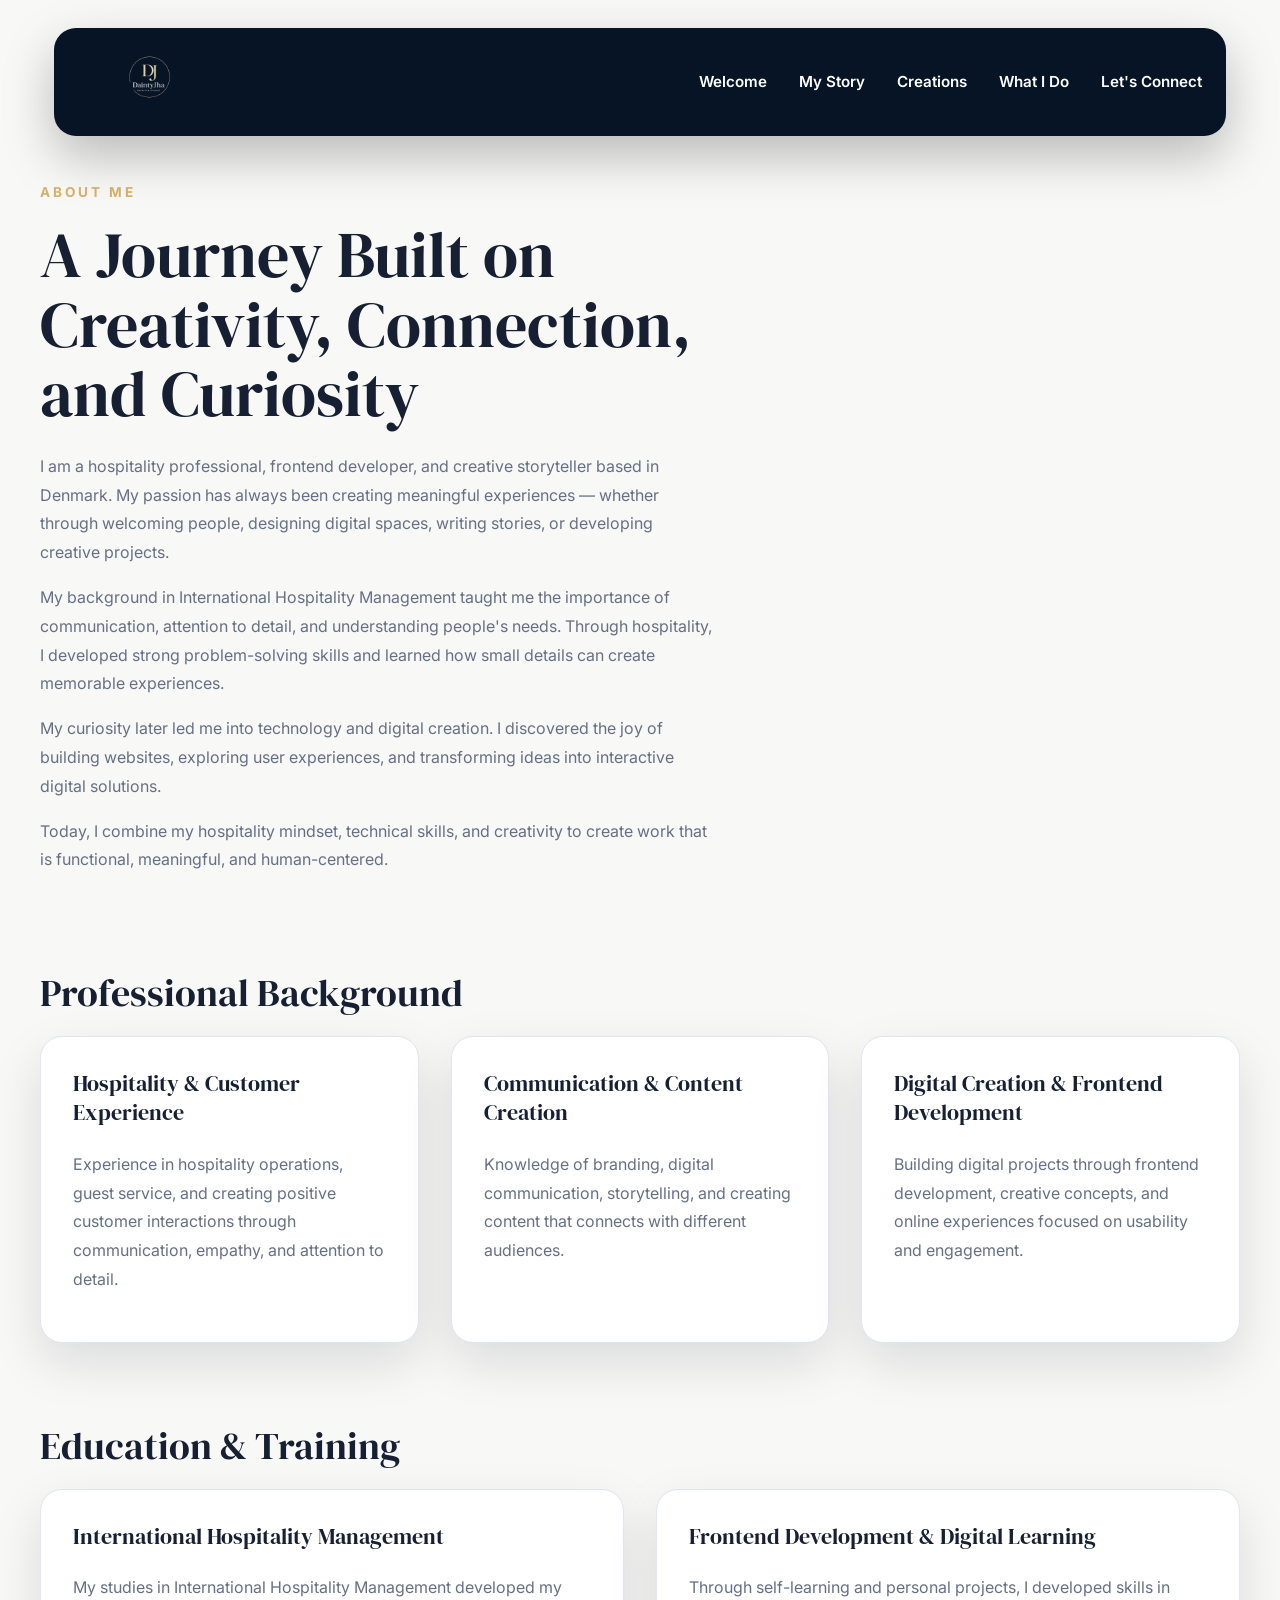
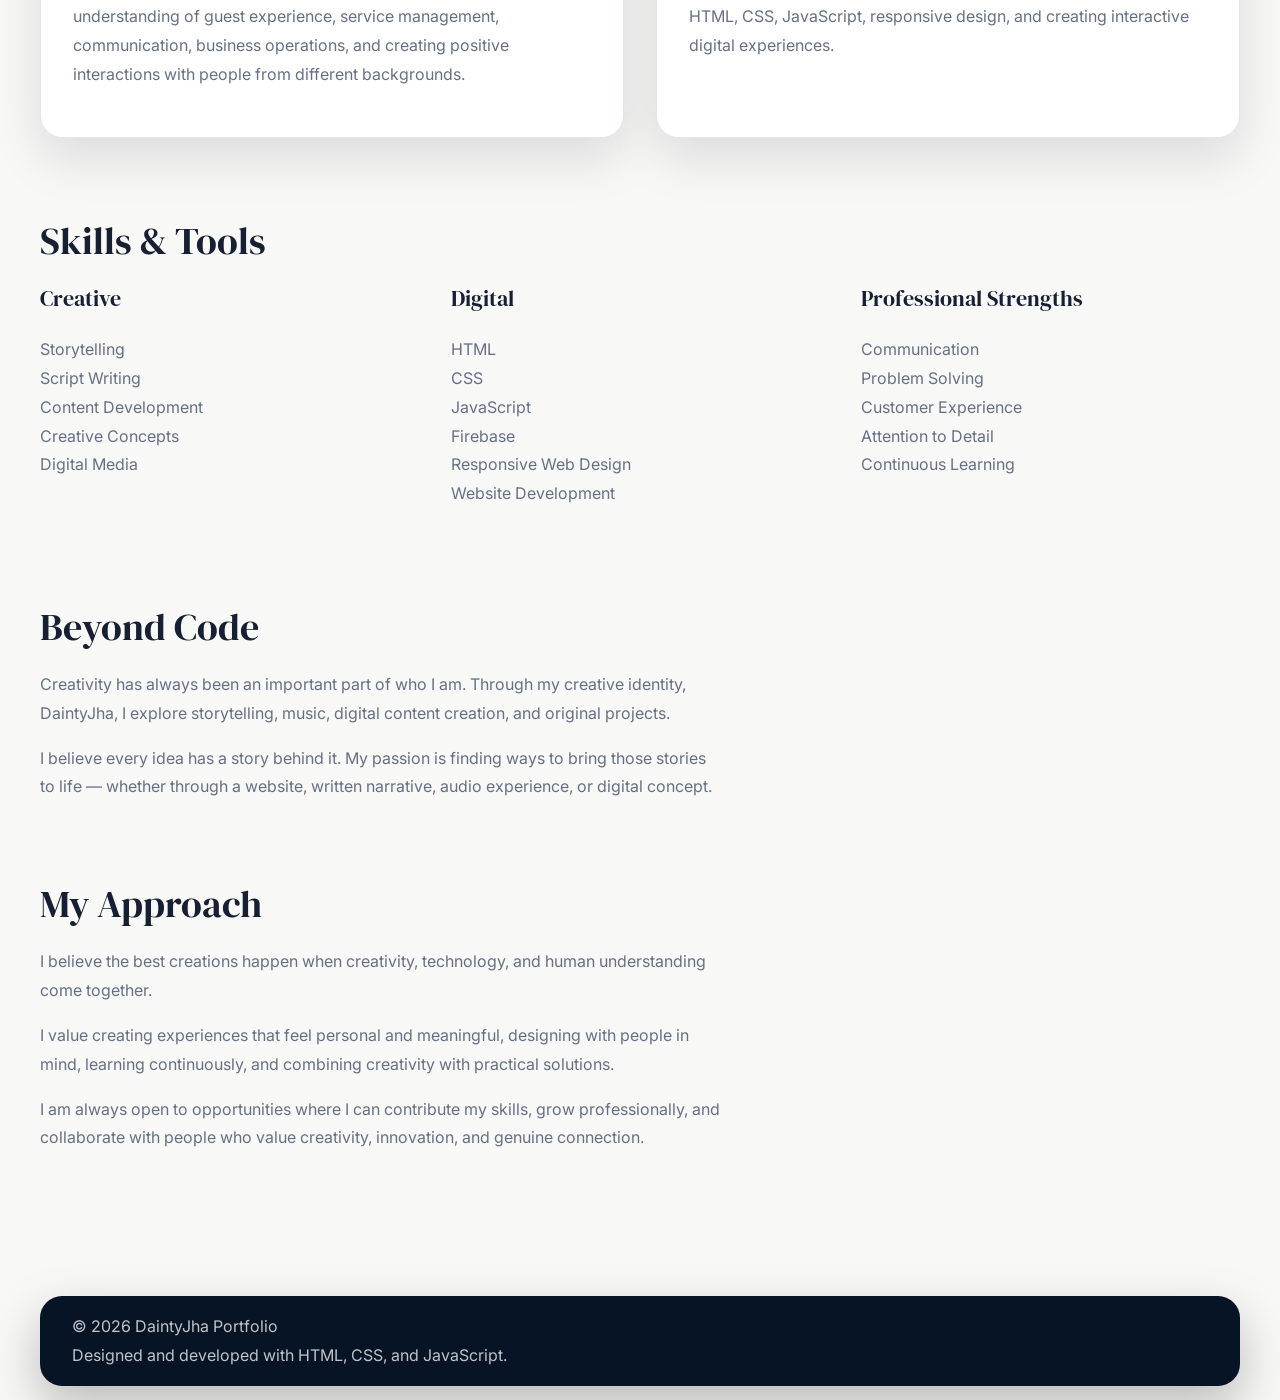
==== about.html @ b40fa851 "update" ====
<!DOCTYPE html>
<html lang="en">

<head>

    <meta charset="UTF-8">
    <meta name="viewport" content="width=device-width, initial-scale=1.0">

    <!-- SEO -->
    <title>About Me | Janeth Cadiente Sandberg</title>

    <meta name="description"
        content="Learn about Janeth Cadiente Sandberg — a hospitality professional, frontend developer, and creative storyteller creating meaningful digital experiences.">

    <meta name="author" content="Janeth Cadiente Sandberg">


    <!-- Fonts -->

    <link rel="preconnect" href="https://fonts.googleapis.com">

    <link rel="preconnect" href="https://fonts.gstatic.com" crossorigin>

    <link href="https://fonts.googleapis.com/css2?family=Inter:wght@300;400;500;600;700;800&family=DM+Serif+Display&display=swap"
        rel="stylesheet">


    <!-- CSS -->
    <link rel="stylesheet" href="style.css">


</head>


<body>


    <!-- Navbar -->

    <div id="navbar-container"></div>



    <main>



        <!-- About Hero -->

       <section class="hero hero-with-photo">

    <div class="hero-content">

            <p class="eyebrow">About Me</p>

            <h1>
                A Journey Built on Creativity, Connection, and Curiosity
            </h1>

            <p>
                I am a hospitality professional, frontend developer, and creative storyteller
                based in Denmark. My passion has always been creating meaningful experiences —
                whether through welcoming people, designing digital spaces, writing stories,
                or developing creative projects.
            </p>


            <p>
                My background in International Hospitality Management taught me the importance
                of communication, attention to detail, and understanding people's needs.
                Through hospitality, I developed strong problem-solving skills and learned
                how small details can create memorable experiences.
            </p>


            <p>
                My curiosity later led me into technology and digital creation.
                I discovered the joy of building websites, exploring user experiences,
                and transforming ideas into interactive digital solutions.
            </p>


            <p>
                Today, I combine my hospitality mindset, technical skills, and creativity
                to create work that is functional, meaningful, and human-centered.
            </p>

    </div>
        </section>




        <!-- Professional Background -->


        <section>


            <h2>
                Professional Background
            </h2>



            <div class="card-container">


                <div class="card">

                    <h3>
                        Hospitality & Customer Experience
                    </h3>

                    <p>
                        Experience in hospitality operations, guest service,
                        and creating positive customer interactions through
                        communication, empathy, and attention to detail.
                    </p>

                </div>



                <div class="card">

                    <h3>
                        Communication & Content Creation
                    </h3>

                    <p>
                        Knowledge of branding, digital communication, storytelling,
                        and creating content that connects with different audiences.
                    </p>

                </div>



                <div class="card">

                    <h3>
                        Digital Creation & Frontend Development
                    </h3>

                    <p>
                        Building digital projects through frontend development,
                        creative concepts, and online experiences focused on
                        usability and engagement.
                    </p>

                </div>


            </div>


        </section>



<!-- Education & Training -->

<section>

    <h2>
        Education & Training
    </h2>


    <div class="card-container">


        <div class="card">

            <h3>
                International Hospitality Management
            </h3>

            <p>
                My studies in International Hospitality Management developed
                my understanding of guest experience, service management,
                communication, business operations, and creating positive
                interactions with people from different backgrounds.
            </p>

        </div>


        <div class="card">

            <h3>
                Frontend Development & Digital Learning
            </h3>

            <p>
                Through self-learning and personal projects, I developed
                skills in HTML, CSS, JavaScript, responsive design,
                and creating interactive digital experiences.
            </p>

        </div>


    </div>

</section>
        <!-- Skills -->


        <section>


            <h2>
                Skills & Tools
            </h2>



            <div class="skills">


                <div>

                    <h3>
                        Creative
                    </h3>

                    <p>
                        Storytelling<br>
                        Script Writing<br>
                        Content Development<br>
                        Creative Concepts<br>
                        Digital Media
                    </p>

                </div>




                <div>

                    <h3>
                        Digital
                    </h3>

                    <p>
                        HTML<br>
                        CSS<br>
                        JavaScript<br>
                        Firebase<br>
                        Responsive Web Design<br>
                        Website Development
                    </p>

                </div>




                <div>

                    <h3>
                        Professional Strengths
                    </h3>

                    <p>
                        Communication<br>
                        Problem Solving<br>
                        Customer Experience<br>
                        Attention to Detail<br>
                        Continuous Learning
                    </p>

                </div>


            </div>


        </section>





        <!-- Beyond Code -->


        <section>


            <h2>
                Beyond Code
            </h2>


            <p>
                Creativity has always been an important part of who I am.
                Through my creative identity, DaintyJha, I explore storytelling,
                music, digital content creation, and original projects.
            </p>


            <p>
                I believe every idea has a story behind it. My passion is finding
                ways to bring those stories to life — whether through a website,
                written narrative, audio experience, or digital concept.
            </p>


        </section>




        <!-- Approach -->


        <section>


            <h2>
                My Approach
            </h2>


            <p>
                I believe the best creations happen when creativity, technology,
                and human understanding come together.
            </p>


            <p>
                I value creating experiences that feel personal and meaningful,
                designing with people in mind, learning continuously,
                and combining creativity with practical solutions.
            </p>


            <p>
                I am always open to opportunities where I can contribute my skills,
                grow professionally, and collaborate with people who value creativity,
                innovation, and genuine connection.
            </p>


        </section>



    </main>



    <!-- Footer -->

    <div id="footer-container"></div>


    <script src="script.js"></script>


</body>

</html>
---- style.css ----
/* =========================================
   DAINTYJHA PORTFOLIO STYLE
   Creative Editorial + Digital Studio Theme
========================================= */

:root {
    /* COLORS */
    --navy-dark: #071426;
    --navy: #0d2038;
    --navy-soft: #16304f;

    --gold: #d6b36a;
    --gold-light: #f1d89b;

    --white: #ffffff;

    /* Slightly warmer editorial background */
    --background: #f8f8f6;

    --card: #ffffff;
    --text: #172033;
    --text-soft: #667085;
    --border: #dfe6ef;

    /* LAYOUT */
    --page-width: 1200px;
    --navbar-height: 100px;
    --radius: 22px;

    /* EFFECTS */
    --shadow: 0 20px 50px rgba(7, 20, 38, 0.12);
    --shadow-dark: 0 20px 50px rgba(0, 0, 0, 0.25);

    /* TRANSITIONS */
    --transition-fast: 0.2s ease;
    --transition-normal: 0.3s ease;
}


/* =========================================
   RESET
========================================= */

*,
*::before,
*::after {
    box-sizing: border-box;
}

html {
    scroll-behavior: smooth;
}

body {
    min-height: 100vh;
    margin: 0;

    display: flex;
    flex-direction: column;

    padding-top: 100px;

    overflow-x: hidden;

    background: var(--background);
    color: var(--text);

    font-family: "Inter", Arial, sans-serif;
    line-height: 1.6;
}


/* =========================================
   TYPOGRAPHY
========================================= */

h1,
h2,
h3 {
    margin-top: 0;

    font-family: "DM Serif Display", Georgia, serif;
    font-weight: 400;

    color: var(--text);
}

h1 {
    margin-bottom: 1.5rem;

    font-size: clamp(2.5rem, 5vw, 4.5rem);
    line-height: 1.08;
}

h2 {
    margin-bottom: 1.25rem;

    font-size: clamp(1.8rem, 3vw, 2.8rem);
    line-height: 1.2;
}

h3 {
    font-size: 1.4rem;
    line-height: 1.3;
}

p {
    max-width: 68ch;

    margin-top: 0;

    color: var(--text-soft);

    line-height: 1.8;
}

img {
    max-width: 100%;
}


/* =========================================
   ACCESSIBILITY
========================================= */

a:focus-visible,
button:focus-visible {
    outline: 3px solid var(--gold-light);
    outline-offset: 4px;
}


/* =========================================
   PAGE CONTAINER
========================================= */

main {
    width: min(calc(100% - 3rem), var(--page-width));

    margin-inline: auto;

    flex: 1;
}

section {
    margin-block: 5rem;
}


/* =========================================
   FLOATING NAVBAR
========================================= */
#navbar-container {
    position: fixed;

    top: 14px;
    left: 50%;

    z-index: 2000;

    width: min(calc(100% - 28px), var(--page-width));

    transform: translateX(-50%);

    pointer-events: none;
}

.navbar {
    min-height: 105px;

    display: flex;
    align-items: center;
    justify-content: space-between;

    gap: 2rem;

    padding: 0.4rem 1.5rem;

    background: var(--navy-dark);

    border-radius: var(--radius);
    box-shadow: var(--shadow-dark);

    pointer-events: auto;
}

/* =========================================
   LOGO
========================================= */
.logo {
    display: flex;
    align-items: center;

    flex: 0 0 auto;
}

.logo img {
    display: block;

    height: 95px;
    width: auto;

    max-width: none;

    object-fit: contain;
}

/* =========================================
   NAVIGATION
========================================= */

.nav__menu {
    display: flex;
    align-items: center;

    gap: 2rem;

    margin: 0;
    padding: 0;

    list-style: none;
}

.nav__menu a {
    position: relative;

    color: var(--white);

    font-size: 0.95rem;
    font-weight: 600;

    text-decoration: none;

    transition: color var(--transition-fast);
}

.nav__menu a:hover {
    color: var(--gold);
}

/* Small editorial underline */

.nav__menu a::after {
    position: absolute;

    right: 0;
    bottom: -7px;
    left: 0;

    width: 0;
    height: 2px;

    margin-inline: auto;

    background: var(--gold);

    border-radius: 10px;

    content: "";

    transition: width var(--transition-normal);
}

.nav__menu a:hover::after {
    width: 100%;
}


/* =========================================
   HERO
========================================= */

.hero {
    max-width: 900px;

    min-height: 65vh;

    display: flex;
    justify-content: center;
    flex-direction: column;
}

.eyebrow {
    margin-bottom: 1rem;

    color: var(--gold);

    font-size: 0.85rem;
    font-weight: 700;

    letter-spacing: 3px;
    text-transform: uppercase;
}


/* =========================================
   HERO WITH PHOTO
========================================= */

.hero-with-photo {
    max-width: none;

    min-height: 70vh;

    display: grid;

    grid-template-columns:
        minmax(0, 1.2fr)
        minmax(280px, 0.8fr);

    align-items: center;

    gap: clamp(2rem, 6vw, 5rem);
}

.hero-content {
    max-width: 720px;
}

.hero-photo {
    position: relative;

    width: 100%;
    max-width: 430px;

    margin-inline: auto;
}

.hero-photo::before {
    position: absolute;

    top: 18px;
    left: 18px;

    width: 100%;
    height: 100%;

    border: 2px solid var(--gold);

    border-radius: 180px 180px 28px 28px;

    content: "";
}

.hero-photo img {
    position: relative;

    z-index: 1;

    display: block;

    width: 100%;

    aspect-ratio: 4 / 5;

    object-fit: cover;
    object-position: center top;

    border-radius: 180px 180px 28px 28px;

    box-shadow: 0 24px 55px rgba(23, 23, 23, 0.18);
}


/* =========================================
   CARDS
========================================= */

.card-container,
.skills {
    display: grid;

    grid-template-columns:
        repeat(
            auto-fit,
            minmax(min(100%, 280px), 1fr)
        );

    gap: 2rem;
}

.card {
    position: relative;

    padding: 2rem;

    background: var(--card);

    border: 1px solid var(--border);
    border-radius: var(--radius);

    box-shadow: var(--shadow);

    transition:
        transform var(--transition-normal),
        box-shadow var(--transition-normal),
        border-color var(--transition-normal);
}

.card:hover {
    transform: translateY(-8px);

    border-color: rgba(214, 179, 106, 0.55);

    box-shadow: 0 26px 60px rgba(7, 20, 38, 0.16);
}


/* =========================================
   BUTTONS
========================================= */

.btn {
    display: inline-flex;

    justify-content: center;
    align-items: center;

    gap: 0.5rem;

    padding: 0.9rem 2rem;

    border: none;
    border-radius: 50px;

    background: var(--gold);

    color: var(--navy-dark);

    font-family: inherit;
    font-weight: 700;

    text-decoration: none;

    cursor: pointer;

    transition:
        transform var(--transition-fast),
        background-color var(--transition-fast),
        box-shadow var(--transition-fast);
}

.btn:hover {
    background: var(--gold-light);

    transform: translateY(-3px);

    box-shadow: 0 10px 24px rgba(7, 20, 38, 0.14);
}

.btn:active {
    transform: translateY(-1px);
}


/* =========================================
   FOOTER
========================================= */

#footer-container {
    width: min(calc(100% - 28px), var(--page-width));

    margin: 4rem auto 14px;
}

.footer {
    width: 100%;

    display: flex;
    align-items: center;
    justify-content: space-between;

    gap: 1.5rem;

    padding: 1rem 2rem;

    background: var(--navy-dark);

    color: var(--white);

    border-radius: var(--radius);

    box-shadow: var(--shadow-dark);
}

.footer p {
    margin: 0;

    color: rgba(255, 255, 255, 0.75);
}

.footer a {
    color: var(--gold-light);

    text-decoration: none;

    transition: color var(--transition-fast);
}

.footer a:hover {
    color: var(--white);
}


/* =========================================
   MOBILE MENU BUTTON
========================================= */

#mobile-menu {
    display: none;

    padding: 0.25rem;

    border: none;

    background: none;

    color: var(--white);

    font-size: 2rem;
    line-height: 1;

    cursor: pointer;
}


/* =========================================
   TABLET / MOBILE
========================================= */

@media (max-width: 768px) {

    body {
        padding-top: 90px;
    }

    main {
        width: min(calc(100% - 2rem), var(--page-width));
    }

    section {
        margin-block: 4rem;
    }

    .navbar {
        padding: 0.65rem 1rem;
    }

    .logo img {
        height: 46px;
    }

    #mobile-menu {
        display: block;
    }

    .nav__menu {
        position: absolute;

        top: calc(100% + 10px);
        left: 0;
        right: 0;

        display: flex;

        flex-direction: column;
        align-items: stretch;

        gap: 0;

        max-height: 0;

        padding: 0 1rem;

        overflow: hidden;

        background: var(--navy-dark);

        border-radius: var(--radius);

        box-shadow: var(--shadow-dark);

        opacity: 0;

        visibility: hidden;

        transition:
            max-height 0.4s ease,
            opacity 0.3s ease,
            padding 0.3s ease,
            visibility 0.3s ease;
    }

    .nav__menu.active {
        max-height: 500px;

        padding: 1rem;

        opacity: 1;

        visibility: visible;
    }

    .nav__menu li {
        width: 100%;
    }

    .nav__menu a {
        display: block;

        width: 100%;

        padding: 0.85rem 0.5rem;

        text-align: center;
    }

    .nav__menu a::after {
        display: none;
    }

    .hero-with-photo {
        grid-template-columns: 1fr;

        min-height: auto;

        text-align: center;
    }

    .hero-content {
        margin-inline: auto;
    }

    .hero-content p {
        margin-inline: auto;
    }

    .hero-photo {
        order: -1;

        width: min(100%, 340px);
    }

    .footer {
        flex-direction: column;

        gap: 10px;

        padding: 1rem;

        text-align: center;
    }
}


/* =========================================
   SMALL MOBILE
========================================= */

@media (max-width: 480px) {

    body {
        padding-top: 82px;
    }

    main {
        width: calc(100% - 1.5rem);
    }

    #navbar-container {
        top: 8px;

        width: calc(100% - 16px);
    }

    .navbar {
        border-radius: 18px;
    }

    .logo img {
        height: 42px;
    }

    h1 {
        font-size: clamp(2.2rem, 11vw, 3rem);
    }

    h2 {
        font-size: 1.8rem;
    }

    section {
        margin-block: 3rem;
    }

    .hero {
        min-height: auto;

        padding-block: 3rem;
    }

    .hero-photo {
        width: min(90%, 300px);
    }

    .hero-photo::before {
        top: 12px;
        left: 12px;
    }

    .card {
        padding: 1.5rem;
    }

    .btn {
        width: 100%;

        padding: 0.9rem 1.5rem;
    }

    #footer-container {
        width: calc(100% - 16px);

        margin-top: 3rem;
        margin-bottom: 8px;
    }
}


/* =========================================
   REDUCED MOTION ACCESSIBILITY
========================================= */

@media (prefers-reduced-motion: reduce) {

    html {
        scroll-behavior: auto;
    }

    *,
    *::before,
    *::after {
        animation-duration: 0.01ms !important;
        animation-iteration-count: 1 !important;

        transition-duration: 0.01ms !important;
        transition-delay: 0ms !important;

        scroll-behavior: auto !important;
    }
}
/* =========================================
   PORTFOLIO HERO
========================================= */

.portfolio-hero {
    max-width: 900px;
    padding-block: 3rem 2rem;
}

.portfolio-hero h1 {
    max-width: 900px;
}

.portfolio-intro {
    max-width: 760px;
    font-size: clamp(1.05rem, 1.5vw, 1.2rem);
}

.portfolio-nav {
    display: flex;
    flex-wrap: wrap;
    gap: 0.75rem;
    margin-top: 2rem;
}

.portfolio-filter {
    display: inline-flex;
    align-items: center;
    padding: 0.7rem 1.1rem;

    border: 1px solid var(--border);
    border-radius: 50px;

    background: var(--white);
    color: var(--navy);

    font-size: 0.9rem;
    font-weight: 600;
    text-decoration: none;

    transition:
        background-color var(--transition-fast),
        color var(--transition-fast),
        border-color var(--transition-fast),
        transform var(--transition-fast);
}

.portfolio-filter:hover {
    background: var(--navy-dark);
    color: var(--white);
    border-color: var(--navy-dark);
    transform: translateY(-2px);
}


/* =========================================
   FEATURED CREATIONS
========================================= */

.featured-grid {
    display: grid;
    gap: 2rem;
}

.featured-project {
    display: grid;
    grid-template-columns:
        minmax(280px, 0.85fr)
        minmax(0, 1.15fr);

    overflow: hidden;

    background: var(--white);

    border: 1px solid var(--border);
    border-radius: var(--radius);

    box-shadow: var(--shadow);
}

.featured-project:nth-child(even) .project-image {
    order: 2;
}

.project-image {
    min-height: 340px;
    overflow: hidden;
}

.project-image img {
    width: 100%;
    height: 100%;

    display: block;

    object-fit: cover;

    transition: transform 0.5s ease;
}

.featured-project:hover .project-image img {
    transform: scale(1.035);
}

.project-content {
    display: flex;
    justify-content: center;
    flex-direction: column;

    padding: clamp(2rem, 5vw, 4rem);
}

.project-category {
    display: block;

    margin-bottom: 0.7rem;

    color: var(--gold);

    font-size: 0.75rem;
    font-weight: 700;

    letter-spacing: 0.08em;
    text-transform: uppercase;
}

.project-content h3 {
    margin-bottom: 1rem;
    font-size: clamp(1.8rem, 3vw, 2.5rem);
}


/* =========================================
   PROJECT TAGS
========================================= */

.project-tags {
    display: flex;
    flex-wrap: wrap;

    gap: 0.5rem;

    margin-block: 1rem 1.5rem;
}

.project-tags span {
    padding: 0.4rem 0.75rem;

    background: var(--background);

    border: 1px solid var(--border);
    border-radius: 50px;

    color: var(--text-soft);

    font-size: 0.78rem;
    font-weight: 600;
}


/* =========================================
   PORTFOLIO SECTION
========================================= */

.portfolio-section {
    scroll-margin-top: 130px;
}


/* =========================================
   DARK STORY SECTION
========================================= */

.dark-portfolio-section {
    scroll-margin-top: 130px;

    padding: clamp(2rem, 5vw, 4.5rem);

    background: var(--navy-dark);

    border-radius: var(--radius);
}

.dark-portfolio-section h2,
.dark-portfolio-section h3 {
    color: var(--white);
}

.dark-portfolio-section .section-heading p {
    color: rgba(255, 255, 255, 0.7);
}


/* =========================================
   STORY GRID
========================================= */

.story-grid {
    display: grid;

    grid-template-columns:
        repeat(auto-fit, minmax(min(100%, 240px), 1fr));

    gap: 1.5rem;
}

.story-card {
    overflow: hidden;

    background: var(--navy);

    border: 1px solid rgba(255, 255, 255, 0.08);
    border-radius: 18px;

    transition:
        transform var(--transition-normal),
        border-color var(--transition-normal);
}

.story-card:hover {
    transform: translateY(-6px);
    border-color: rgba(214, 179, 106, 0.5);
}

.story-cover {
    aspect-ratio: 4 / 5;
    overflow: hidden;
}

.story-cover img {
    width: 100%;
    height: 100%;

    display: block;

    object-fit: cover;

    transition: transform 0.5s ease;
}

.story-card:hover .story-cover img {
    transform: scale(1.04);
}

.story-info {
    padding: 1.5rem;
}

.story-info p {
    color: rgba(255, 255, 255, 0.68);
}


/* =========================================
   MUSIC
========================================= */

.music-grid {
    display: grid;

    grid-template-columns:
        repeat(auto-fit, minmax(min(100%, 260px), 1fr));

    gap: 2rem;
}

.music-card {
    padding: 2rem;

    background: var(--white);

    border: 1px solid var(--border);
    border-radius: var(--radius);

    box-shadow: var(--shadow);

    transition:
        transform var(--transition-normal),
        border-color var(--transition-normal);
}

.music-card:hover {
    transform: translateY(-7px);
    border-color: var(--gold);
}

.music-icon {
    display: flex;
    align-items: center;
    justify-content: center;

    width: 54px;
    height: 54px;

    margin-bottom: 1.5rem;

    border: 1px solid var(--gold);
    border-radius: 50%;

    color: var(--gold);

    font-family: "DM Serif Display", serif;
    font-size: 1.7rem;
}


/* =========================================
   VISUAL WORK
========================================= */

.visual-grid {
    display: grid;

    grid-template-columns:
        repeat(auto-fit, minmax(min(100%, 260px), 1fr));

    gap: 2rem;
}

.visual-card {
    padding: 1rem;

    background: var(--white);

    border: 1px solid var(--border);
    border-radius: var(--radius);

    box-shadow: var(--shadow);
}

.visual-placeholder {
    min-height: 250px;

    display: flex;
    align-items: center;
    justify-content: center;

    margin-bottom: 1.5rem;

    background:
        linear-gradient(
            135deg,
            var(--navy-dark),
            var(--navy-soft)
        );

    border-radius: 16px;

    color: var(--gold-light);

    font-family: "DM Serif Display", serif;
    font-size: 1.7rem;

    text-align: center;
}

.visual-card h3,
.visual-card p {
    padding-inline: 0.5rem;
}


/* =========================================
   CREATIVE LAB
========================================= */

.creative-lab {
    padding: clamp(2.5rem, 6vw, 5rem);

    background: var(--navy);

    border-radius: var(--radius);
}

.creative-lab-content {
    max-width: 800px;
}

.creative-lab h2 {
    color: var(--white);
}

.creative-lab p {
    color: rgba(255, 255, 255, 0.72);
}

.lab-list {
    display: flex;
    flex-wrap: wrap;

    gap: 0.75rem;

    margin-top: 2rem;
}

.lab-list span {
    padding: 0.7rem 1rem;

    border: 1px solid rgba(214, 179, 106, 0.45);
    border-radius: 50px;

    color: var(--gold-light);

    font-size: 0.85rem;
    font-weight: 600;
}


/* =========================================
   PORTFOLIO CTA
========================================= */

.portfolio-cta {
    text-align: center;
}

.portfolio-cta-content {
    max-width: 700px;

    margin-inline: auto;
}

.portfolio-cta-content p {
    margin-inline: auto;
}

.portfolio-cta .btn {
    margin-top: 1rem;
}


/* =========================================
   TEXT LINK
========================================= */

.text-link {
    display: inline-block;

    color: var(--gold);

    font-weight: 700;

    text-decoration: none;

    transition:
        color var(--transition-fast),
        transform var(--transition-fast);
}

.text-link:hover {
    color: var(--navy-dark);
    transform: translateX(4px);
}

.dark-portfolio-section .text-link {
    color: var(--gold-light);
}

.dark-portfolio-section .text-link:hover {
    color: var(--white);
}


/* =========================================
   PORTFOLIO RESPONSIVE
========================================= */

@media (max-width: 768px) {

    .portfolio-hero {
        padding-top: 2rem;
    }

    .portfolio-nav {
        justify-content: center;
    }

    .featured-project {
        grid-template-columns: 1fr;
    }

    .featured-project:nth-child(even) .project-image {
        order: 0;
    }

    .project-image {
        min-height: auto;
        aspect-ratio: 16 / 10;
    }

    .dark-portfolio-section,
    .creative-lab {
        padding: 2rem 1.25rem;
    }

}


@media (max-width: 480px) {

    .portfolio-filter {
        width: 100%;
        justify-content: center;
    }

    .project-content {
        padding: 1.5rem;
    }

    .story-info,
    .music-card {
        padding: 1.4rem;
    }

}
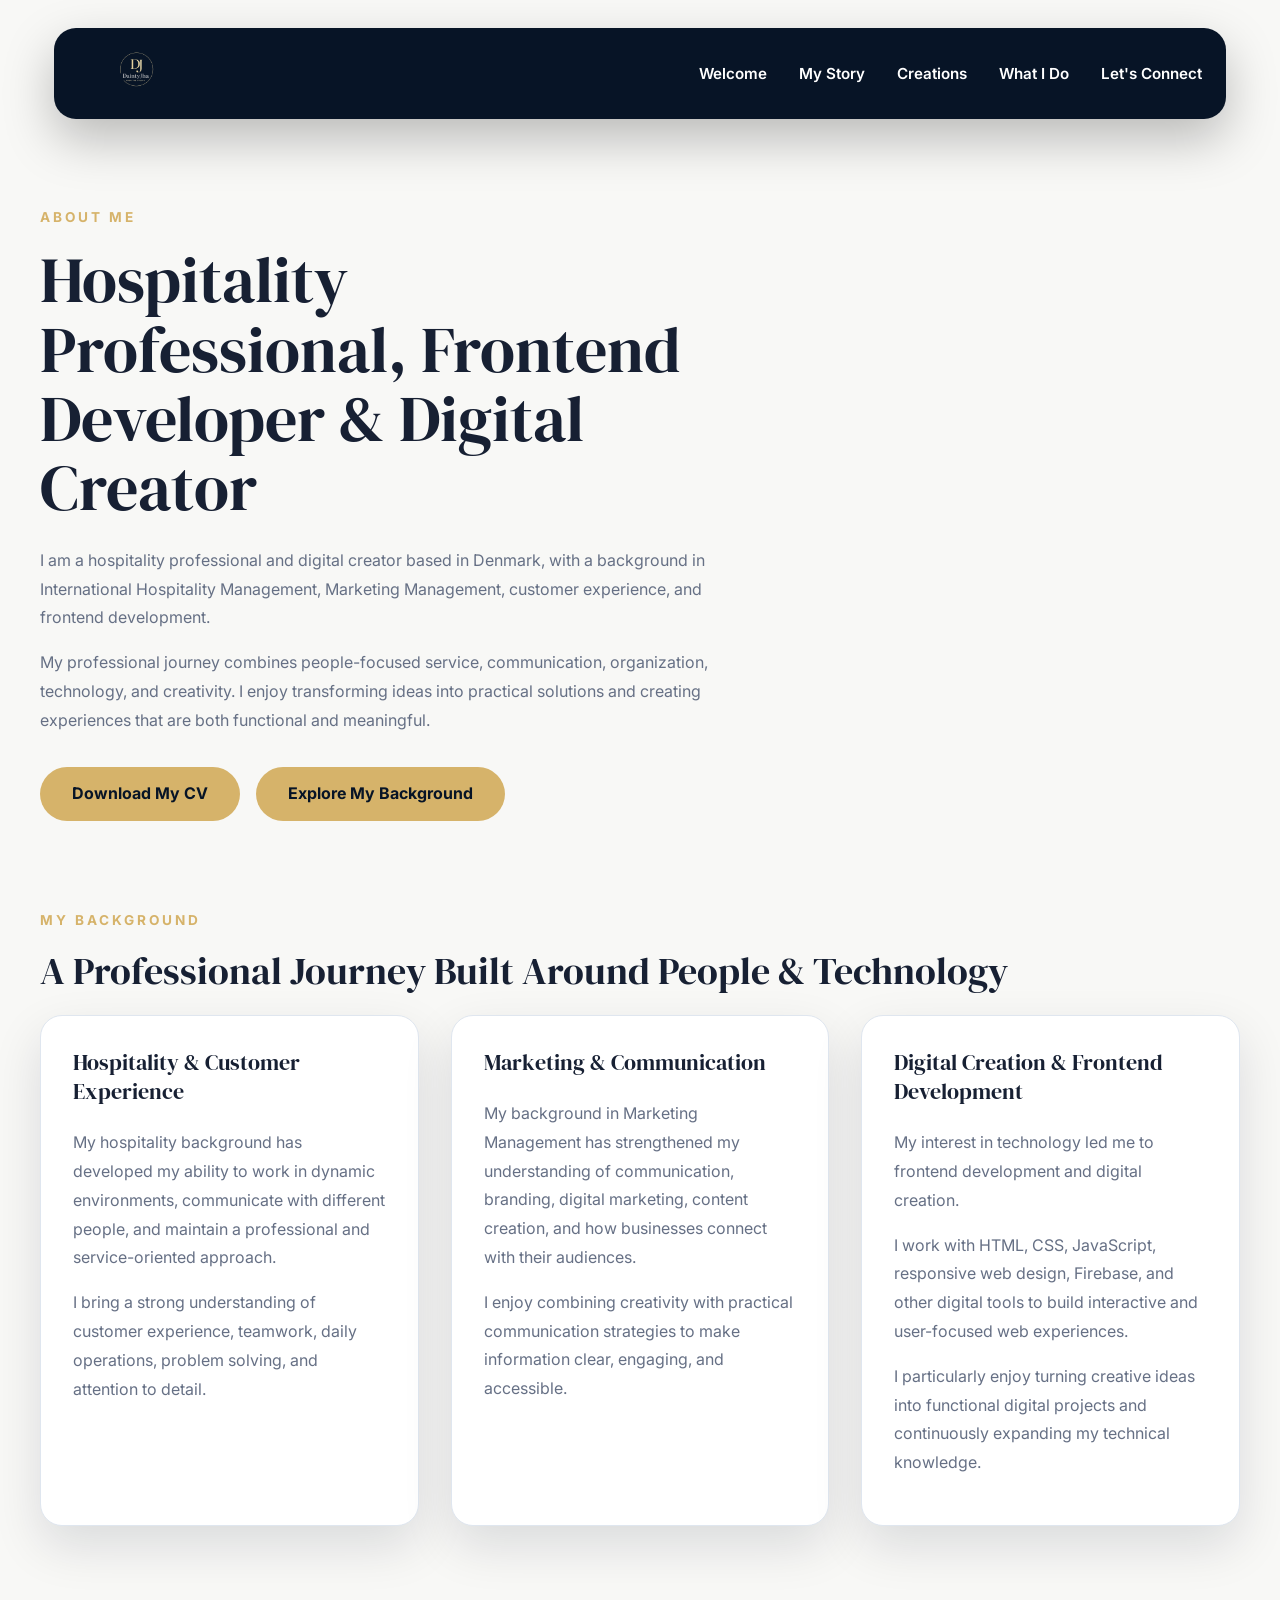
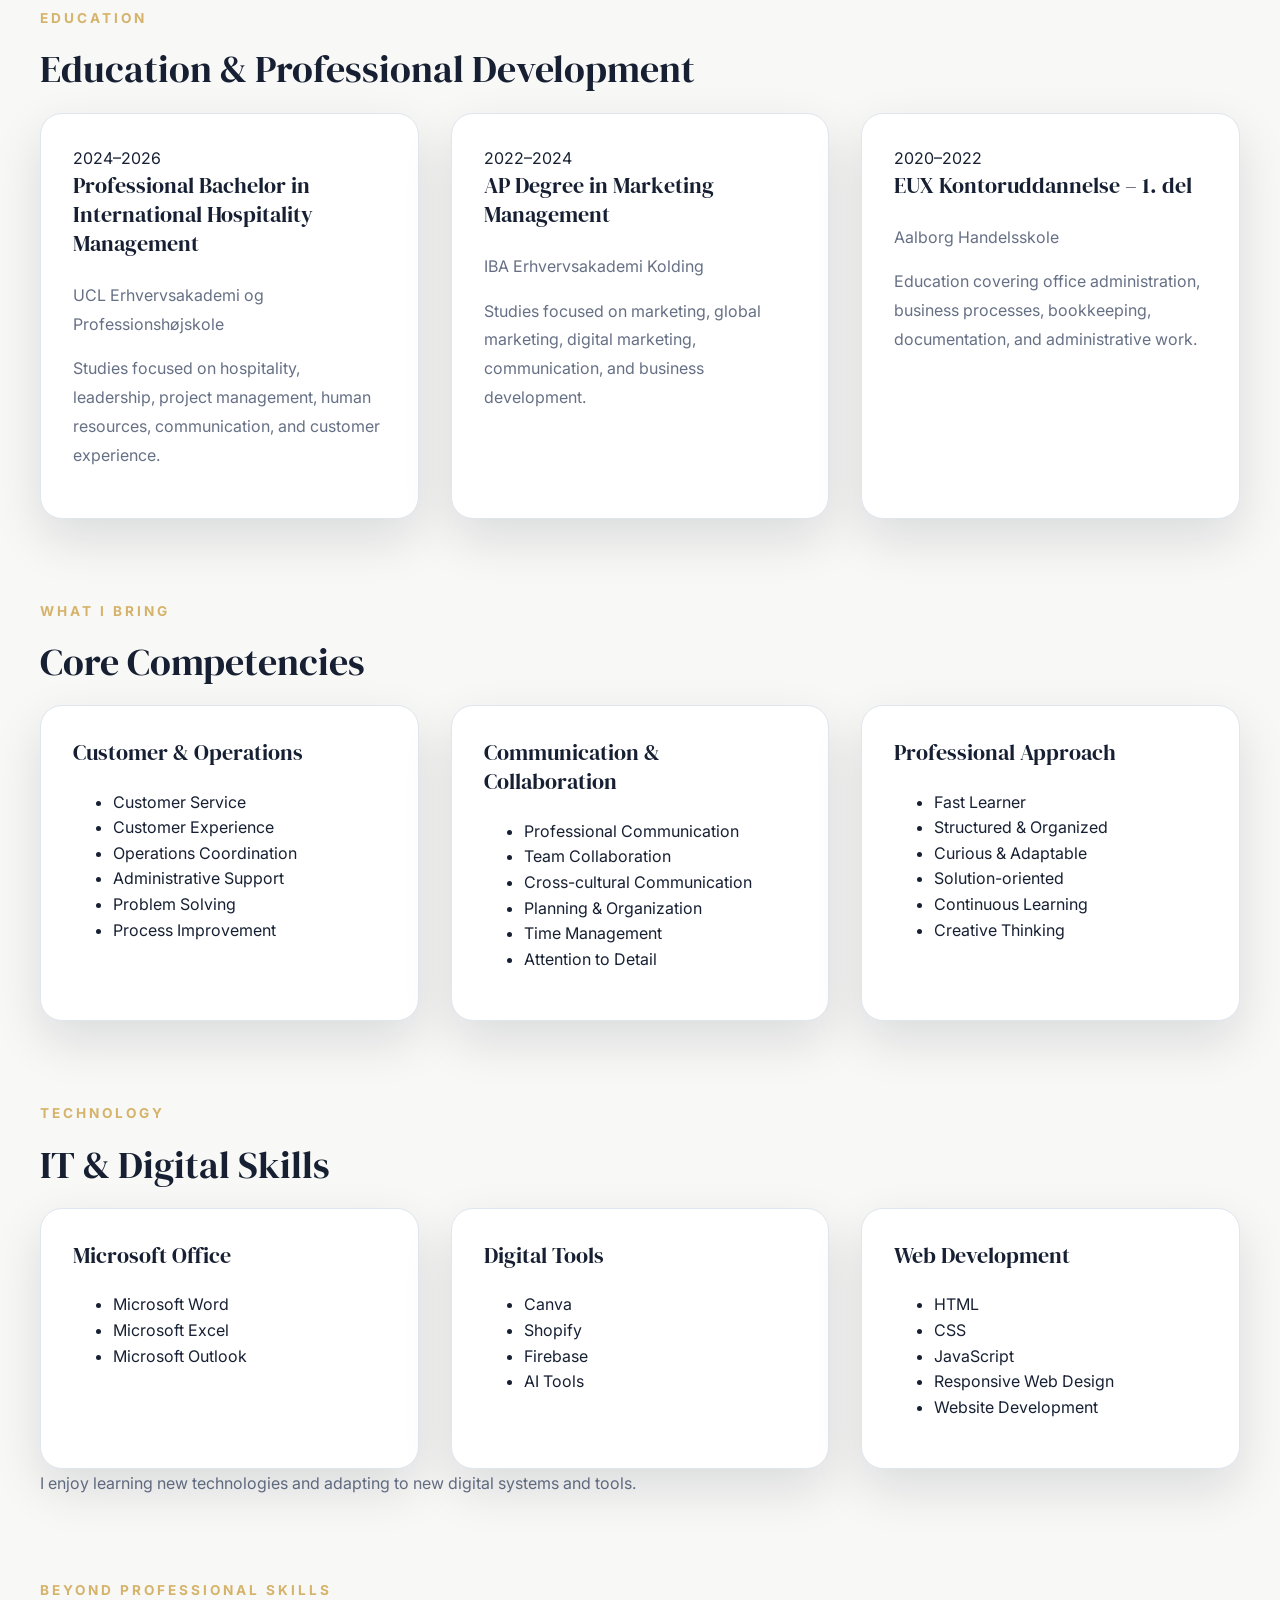
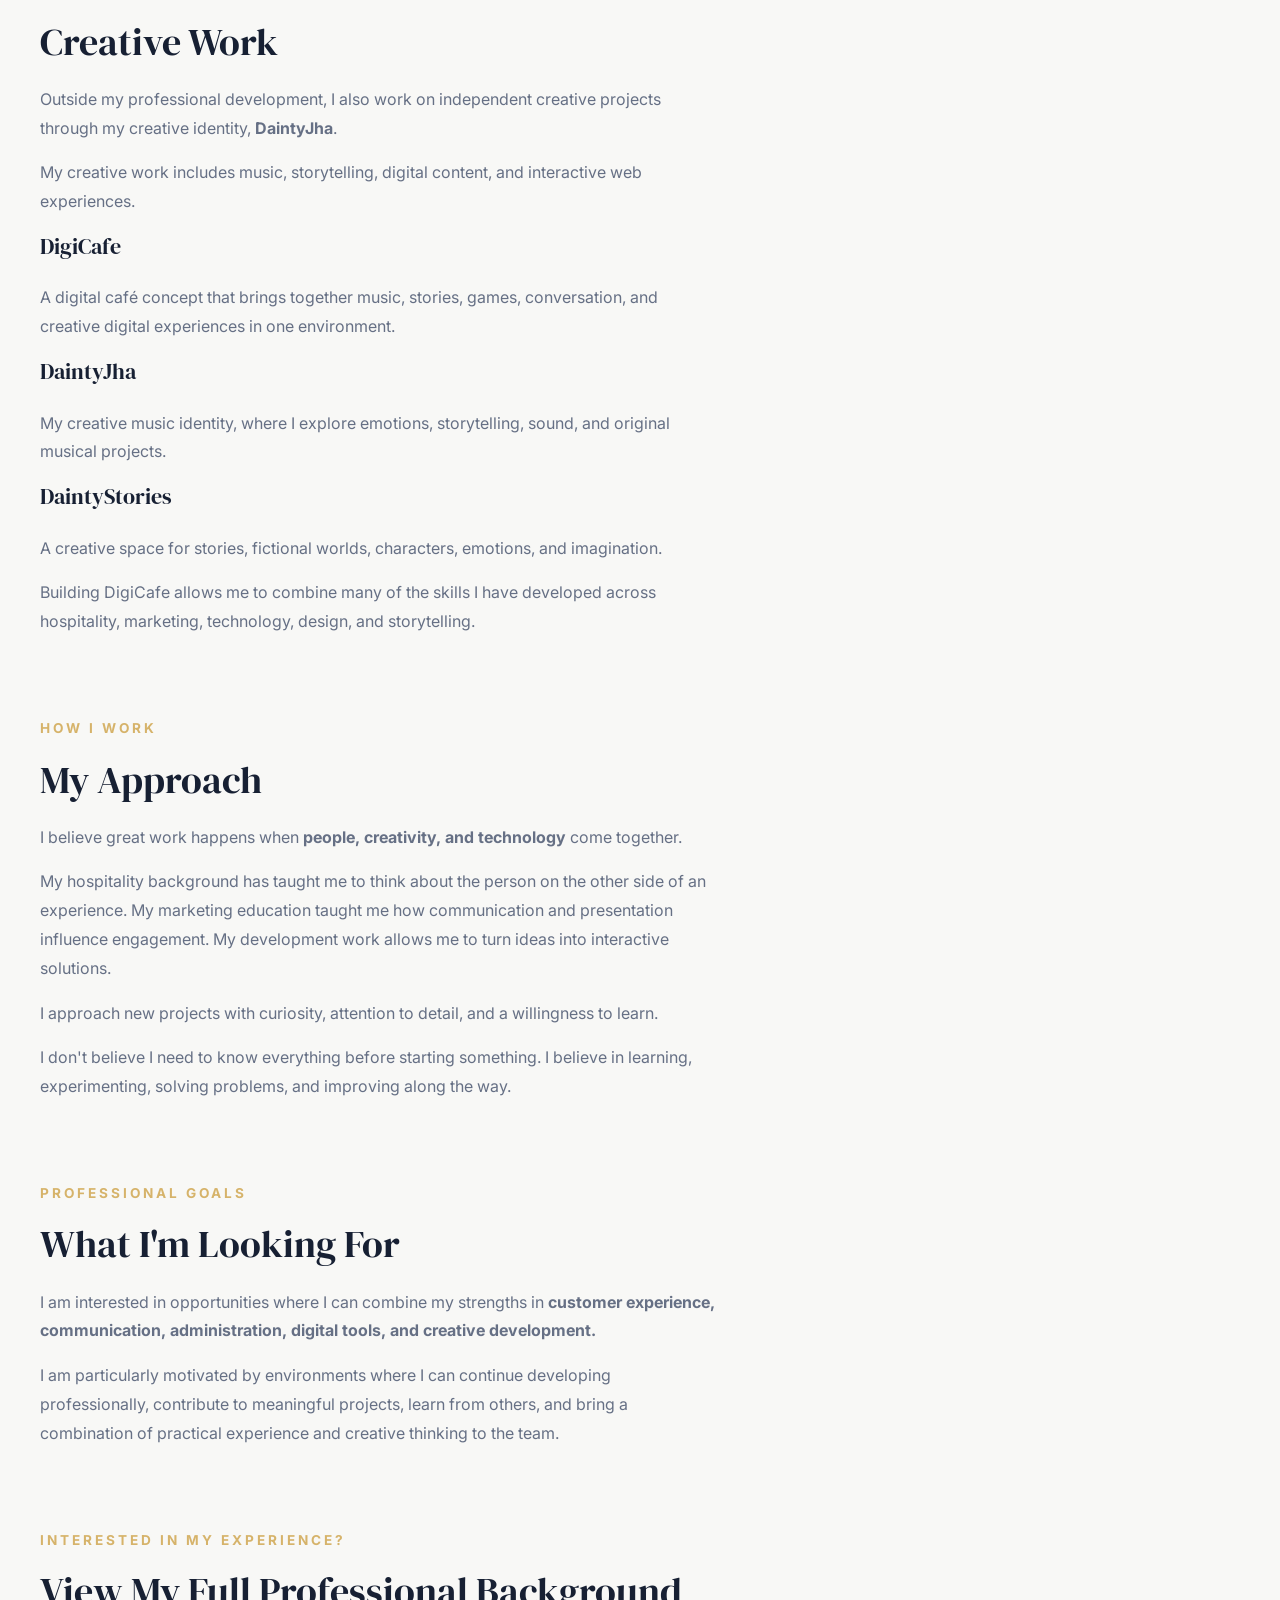
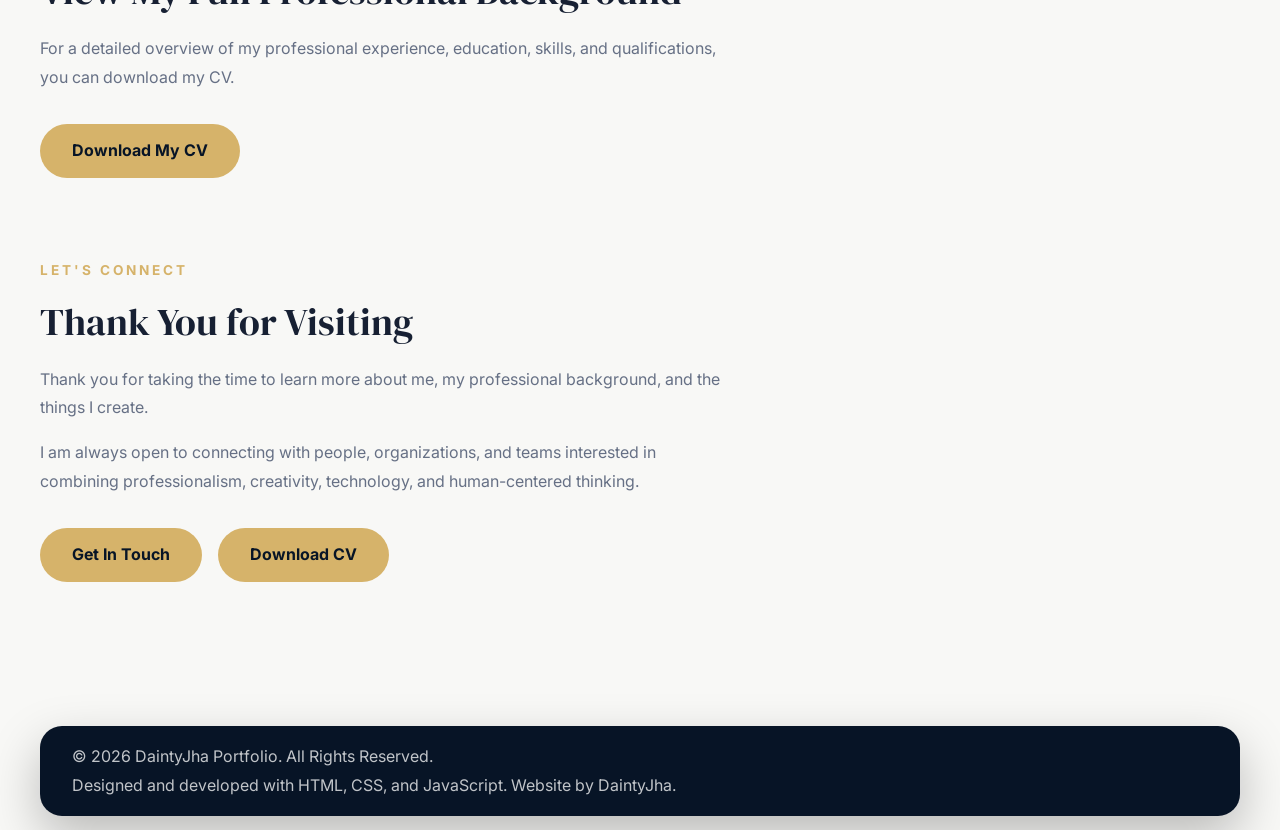
==== commit 3f9019f9: "update" ====
--- a/about.html
+++ b/about.html
@@ -41,318 +41,606 @@
 
 
 
-    <main>
-
-
-
-        <!-- About Hero -->
-
-       <section class="hero hero-with-photo">
-
-    <div class="hero-content">
+  <main class="about-page">
+
+    <!-- ============================= -->
+    <!-- ABOUT HERO -->
+    <!-- ============================= -->
+
+    <section class="hero hero-with-photo about-hero">
+
+        <div class="hero-content">
 
             <p class="eyebrow">About Me</p>
 
             <h1>
-                A Journey Built on Creativity, Connection, and Curiosity
+                Hospitality Professional,
+                Frontend Developer & Digital Creator
             </h1>
 
+            <p class="hero-intro">
+                I am a hospitality professional and digital creator based in Denmark,
+                with a background in International Hospitality Management, Marketing
+                Management, customer experience, and frontend development.
+            </p>
+
             <p>
-                I am a hospitality professional, frontend developer, and creative storyteller
-                based in Denmark. My passion has always been creating meaningful experiences —
-                whether through welcoming people, designing digital spaces, writing stories,
-                or developing creative projects.
-            </p>
-
+                My professional journey combines people-focused service,
+                communication, organization, technology, and creativity.
+                I enjoy transforming ideas into practical solutions and
+                creating experiences that are both functional and meaningful.
+            </p>
+
+            <div class="hero-actions">
+
+                <a href="assets/Janeth_Cadiente_Sandberg_CV.pdf"
+                   class="btn btn-primary"
+                   download>
+                    Download My CV
+                </a>
+
+                <a href="#professional-background"
+                   class="btn btn-secondary">
+                    Explore My Background
+                </a>
+
+            </div>
+
+        </div>
+
+    </section>
+
+
+    <!-- ============================= -->
+    <!-- MY PROFESSIONAL STORY -->
+    <!-- ============================= -->
+
+    <section id="professional-background">
+
+        <p class="eyebrow">My Background</p>
+
+        <h2>
+            A Professional Journey Built Around People & Technology
+        </h2>
+
+        <div class="card-container">
+
+            <!-- Hospitality -->
+
+            <div class="card">
+
+                <h3>
+                    Hospitality & Customer Experience
+                </h3>
+
+                <p>
+                    My hospitality background has developed my ability to work
+                    in dynamic environments, communicate with different people,
+                    and maintain a professional and service-oriented approach.
+                </p>
+
+                <p>
+                    I bring a strong understanding of customer experience,
+                    teamwork, daily operations, problem solving, and attention
+                    to detail.
+                </p>
+
+            </div>
+
+
+            <!-- Marketing -->
+
+            <div class="card">
+
+                <h3>
+                    Marketing & Communication
+                </h3>
+
+                <p>
+                    My background in Marketing Management has strengthened my
+                    understanding of communication, branding, digital marketing,
+                    content creation, and how businesses connect with their audiences.
+                </p>
+
+                <p>
+                    I enjoy combining creativity with practical communication
+                    strategies to make information clear, engaging, and accessible.
+                </p>
+
+            </div>
+
+
+            <!-- Development -->
+
+            <div class="card">
+
+                <h3>
+                    Digital Creation & Frontend Development
+                </h3>
+
+                <p>
+                    My interest in technology led me to frontend development
+                    and digital creation.
+                </p>
+
+                <p>
+                    I work with HTML, CSS, JavaScript, responsive web design,
+                    Firebase, and other digital tools to build interactive
+                    and user-focused web experiences.
+                </p>
+
+                <p>
+                    I particularly enjoy turning creative ideas into functional
+                    digital projects and continuously expanding my technical knowledge.
+                </p>
+
+            </div>
+
+        </div>
+
+    </section>
+
+
+    <!-- ============================= -->
+    <!-- EDUCATION -->
+    <!-- ============================= -->
+
+    <section>
+
+        <p class="eyebrow">Education</p>
+
+        <h2>
+            Education & Professional Development
+        </h2>
+
+        <div class="card-container">
+
+            <div class="card education-card">
+
+                <span class="education-year">
+                    2024–2026
+                </span>
+
+                <h3>
+                    Professional Bachelor in
+                    International Hospitality Management
+                </h3>
+
+                <p class="institution">
+                    UCL Erhvervsakademi og Professionshøjskole
+                </p>
+
+                <p>
+                    Studies focused on hospitality, leadership,
+                    project management, human resources,
+                    communication, and customer experience.
+                </p>
+
+            </div>
+
+
+            <div class="card education-card">
+
+                <span class="education-year">
+                    2022–2024
+                </span>
+
+                <h3>
+                    AP Degree in Marketing Management
+                </h3>
+
+                <p class="institution">
+                    IBA Erhvervsakademi Kolding
+                </p>
+
+                <p>
+                    Studies focused on marketing, global marketing,
+                    digital marketing, communication, and business development.
+                </p>
+
+            </div>
+
+
+            <div class="card education-card">
+
+                <span class="education-year">
+                    2020–2022
+                </span>
+
+                <h3>
+                    EUX Kontoruddannelse – 1. del
+                </h3>
+
+                <p class="institution">
+                    Aalborg Handelsskole
+                </p>
+
+                <p>
+                    Education covering office administration,
+                    business processes, bookkeeping, documentation,
+                    and administrative work.
+                </p>
+
+            </div>
+
+        </div>
+
+    </section>
+
+
+    <!-- ============================= -->
+    <!-- CORE COMPETENCIES -->
+    <!-- ============================= -->
+
+    <section>
+
+        <p class="eyebrow">What I Bring</p>
+
+        <h2>
+            Core Competencies
+        </h2>
+
+        <div class="card-container">
+
+            <div class="card">
+
+                <h3>
+                    Customer & Operations
+                </h3>
+
+                <ul class="skill-list">
+                    <li>Customer Service</li>
+                    <li>Customer Experience</li>
+                    <li>Operations Coordination</li>
+                    <li>Administrative Support</li>
+                    <li>Problem Solving</li>
+                    <li>Process Improvement</li>
+                </ul>
+
+            </div>
+
+
+            <div class="card">
+
+                <h3>
+                    Communication & Collaboration
+                </h3>
+
+                <ul class="skill-list">
+                    <li>Professional Communication</li>
+                    <li>Team Collaboration</li>
+                    <li>Cross-cultural Communication</li>
+                    <li>Planning & Organization</li>
+                    <li>Time Management</li>
+                    <li>Attention to Detail</li>
+                </ul>
+
+            </div>
+
+
+            <div class="card">
+
+                <h3>
+                    Professional Approach
+                </h3>
+
+                <ul class="skill-list">
+                    <li>Fast Learner</li>
+                    <li>Structured & Organized</li>
+                    <li>Curious & Adaptable</li>
+                    <li>Solution-oriented</li>
+                    <li>Continuous Learning</li>
+                    <li>Creative Thinking</li>
+                </ul>
+
+            </div>
+
+        </div>
+
+    </section>
+
+
+    <!-- ============================= -->
+    <!-- IT & DIGITAL SKILLS -->
+    <!-- ============================= -->
+
+    <section>
+
+        <p class="eyebrow">Technology</p>
+
+        <h2>
+            IT & Digital Skills
+        </h2>
+
+        <div class="card-container">
+
+            <div class="card">
+
+                <h3>
+                    Microsoft Office
+                </h3>
+
+                <ul class="skill-list">
+                    <li>Microsoft Word</li>
+                    <li>Microsoft Excel</li>
+                    <li>Microsoft Outlook</li>
+                </ul>
+
+            </div>
+
+
+            <div class="card">
+
+                <h3>
+                    Digital Tools
+                </h3>
+
+                <ul class="skill-list">
+                    <li>Canva</li>
+                    <li>Shopify</li>
+                    <li>Firebase</li>
+                    <li>AI Tools</li>
+                </ul>
+
+            </div>
+
+
+            <div class="card">
+
+                <h3>
+                    Web Development
+                </h3>
+
+                <ul class="skill-list">
+                    <li>HTML</li>
+                    <li>CSS</li>
+                    <li>JavaScript</li>
+                    <li>Responsive Web Design</li>
+                    <li>Website Development</li>
+                </ul>
+
+            </div>
+
+        </div>
+
+        <p class="section-note">
+            I enjoy learning new technologies and adapting to new
+            digital systems and tools.
+        </p>
+
+    </section>
+
+
+    <!-- ============================= -->
+    <!-- CREATIVE WORK -->
+    <!-- ============================= -->
+
+    <section class="creative-section">
+
+        <p class="eyebrow">Beyond Professional Skills</p>
+
+        <h2>
+            Creative Work
+        </h2>
+
+        <p>
+            Outside my professional development, I also work on independent
+            creative projects through my creative identity, <strong>DaintyJha</strong>.
+        </p>
+
+        <p>
+            My creative work includes music, storytelling, digital content,
+            and interactive web experiences.
+        </p>
+
+
+        <div class="creative-highlight">
+
+            <div>
+
+                <h3>
+                    DigiCafe
+                </h3>
+
+                <p>
+                    A digital café concept that brings together music,
+                    stories, games, conversation, and creative digital
+                    experiences in one environment.
+                </p>
+
+            </div>
+
+
+            <div>
+
+                <h3>
+                    DaintyJha
+                </h3>
+
+                <p>
+                    My creative music identity, where I explore emotions,
+                    storytelling, sound, and original musical projects.
+                </p>
+
+            </div>
+
+
+            <div>
+
+                <h3>
+                    DaintyStories
+                </h3>
+
+                <p>
+                    A creative space for stories, fictional worlds,
+                    characters, emotions, and imagination.
+                </p>
+
+            </div>
+
+        </div>
+
+        <p>
+            Building DigiCafe allows me to combine many of the skills I have
+            developed across hospitality, marketing, technology, design,
+            and storytelling.
+        </p>
+
+    </section>
+
+
+    <!-- ============================= -->
+    <!-- MY APPROACH -->
+    <!-- ============================= -->
+
+    <section>
+
+        <p class="eyebrow">How I Work</p>
+
+        <h2>
+            My Approach
+        </h2>
+
+        <div class="approach-content">
+
+            <p class="approach-highlight">
+                I believe great work happens when
+                <strong>people, creativity, and technology</strong>
+                come together.
+            </p>
 
             <p>
-                My background in International Hospitality Management taught me the importance
-                of communication, attention to detail, and understanding people's needs.
-                Through hospitality, I developed strong problem-solving skills and learned
-                how small details can create memorable experiences.
-            </p>
-
+                My hospitality background has taught me to think about the
+                person on the other side of an experience. My marketing
+                education taught me how communication and presentation
+                influence engagement. My development work allows me to
+                turn ideas into interactive solutions.
+            </p>
 
             <p>
-                My curiosity later led me into technology and digital creation.
-                I discovered the joy of building websites, exploring user experiences,
-                and transforming ideas into interactive digital solutions.
-            </p>
-
+                I approach new projects with curiosity, attention to detail,
+                and a willingness to learn.
+            </p>
 
             <p>
-                Today, I combine my hospitality mindset, technical skills, and creativity
-                to create work that is functional, meaningful, and human-centered.
-            </p>
-
-    </div>
-        </section>
-
-
-
-
-        <!-- Professional Background -->
-
-
-        <section>
-
+                I don't believe I need to know everything before starting
+                something. I believe in learning, experimenting, solving
+                problems, and improving along the way.
+            </p>
+
+        </div>
+
+    </section>
+
+
+    <!-- ============================= -->
+    <!-- WHAT I'M LOOKING FOR -->
+    <!-- ============================= -->
+
+    <section class="career-section">
+
+        <p class="eyebrow">Professional Goals</p>
+
+        <h2>
+            What I'm Looking For
+        </h2>
+
+        <p>
+            I am interested in opportunities where I can combine my strengths
+            in <strong>customer experience, communication, administration,
+            digital tools, and creative development.</strong>
+        </p>
+
+        <p>
+            I am particularly motivated by environments where I can continue
+            developing professionally, contribute to meaningful projects,
+            learn from others, and bring a combination of practical experience
+            and creative thinking to the team.
+        </p>
+
+    </section>
+
+
+    <!-- ============================= -->
+    <!-- CV CTA -->
+    <!-- ============================= -->
+
+    <section class="cv-section">
+
+        <div class="cv-content">
+
+            <p class="eyebrow">
+                Interested in My Experience?
+            </p>
 
             <h2>
-                Professional Background
+                View My Full Professional Background
             </h2>
 
-
-
-            <div class="card-container">
-
-
-                <div class="card">
-
-                    <h3>
-                        Hospitality & Customer Experience
-                    </h3>
-
-                    <p>
-                        Experience in hospitality operations, guest service,
-                        and creating positive customer interactions through
-                        communication, empathy, and attention to detail.
-                    </p>
-
-                </div>
-
-
-
-                <div class="card">
-
-                    <h3>
-                        Communication & Content Creation
-                    </h3>
-
-                    <p>
-                        Knowledge of branding, digital communication, storytelling,
-                        and creating content that connects with different audiences.
-                    </p>
-
-                </div>
-
-
-
-                <div class="card">
-
-                    <h3>
-                        Digital Creation & Frontend Development
-                    </h3>
-
-                    <p>
-                        Building digital projects through frontend development,
-                        creative concepts, and online experiences focused on
-                        usability and engagement.
-                    </p>
-
-                </div>
-
-
-            </div>
-
-
-        </section>
-
-
-
-<!-- Education & Training -->
-
-<section>
-
-    <h2>
-        Education & Training
-    </h2>
-
-
-    <div class="card-container">
-
-
-        <div class="card">
-
-            <h3>
-                International Hospitality Management
-            </h3>
-
             <p>
-                My studies in International Hospitality Management developed
-                my understanding of guest experience, service management,
-                communication, business operations, and creating positive
-                interactions with people from different backgrounds.
-            </p>
-
-        </div>
-
-
-        <div class="card">
-
-            <h3>
-                Frontend Development & Digital Learning
-            </h3>
-
-            <p>
-                Through self-learning and personal projects, I developed
-                skills in HTML, CSS, JavaScript, responsive design,
-                and creating interactive digital experiences.
-            </p>
-
-        </div>
-
-
-    </div>
-
-</section>
-        <!-- Skills -->
-
-
-        <section>
-
-
-            <h2>
-                Skills & Tools
-            </h2>
-
-
-
-            <div class="skills">
-
-
-                <div>
-
-                    <h3>
-                        Creative
-                    </h3>
-
-                    <p>
-                        Storytelling<br>
-                        Script Writing<br>
-                        Content Development<br>
-                        Creative Concepts<br>
-                        Digital Media
-                    </p>
-
-                </div>
-
-
-
-
-                <div>
-
-                    <h3>
-                        Digital
-                    </h3>
-
-                    <p>
-                        HTML<br>
-                        CSS<br>
-                        JavaScript<br>
-                        Firebase<br>
-                        Responsive Web Design<br>
-                        Website Development
-                    </p>
-
-                </div>
-
-
-
-
-                <div>
-
-                    <h3>
-                        Professional Strengths
-                    </h3>
-
-                    <p>
-                        Communication<br>
-                        Problem Solving<br>
-                        Customer Experience<br>
-                        Attention to Detail<br>
-                        Continuous Learning
-                    </p>
-
-                </div>
-
-
-            </div>
-
-
-        </section>
-
-
-
-
-
-        <!-- Beyond Code -->
-
-
-        <section>
-
-
-            <h2>
-                Beyond Code
-            </h2>
-
-
-            <p>
-                Creativity has always been an important part of who I am.
-                Through my creative identity, DaintyJha, I explore storytelling,
-                music, digital content creation, and original projects.
-            </p>
-
-
-            <p>
-                I believe every idea has a story behind it. My passion is finding
-                ways to bring those stories to life — whether through a website,
-                written narrative, audio experience, or digital concept.
-            </p>
-
-
-        </section>
-
-
-
-
-        <!-- Approach -->
-
-
-        <section>
-
-
-            <h2>
-                My Approach
-            </h2>
-
-
-            <p>
-                I believe the best creations happen when creativity, technology,
-                and human understanding come together.
-            </p>
-
-
-            <p>
-                I value creating experiences that feel personal and meaningful,
-                designing with people in mind, learning continuously,
-                and combining creativity with practical solutions.
-            </p>
-
-
-            <p>
-                I am always open to opportunities where I can contribute my skills,
-                grow professionally, and collaborate with people who value creativity,
-                innovation, and genuine connection.
-            </p>
-
-
-        </section>
-
-
-
-    </main>
-
-
+                For a detailed overview of my professional experience,
+                education, skills, and qualifications, you can download
+                my CV.
+            </p>
+
+            <div class="hero-actions">
+
+                <a href="assets/Janeth_Cadiente_Sandberg_CV.pdf"
+                   class="btn btn-primary"
+                   download>
+                    Download My CV
+                </a>
+
+            </div>
+
+        </div>
+
+    </section>
+
+
+    <!-- ============================= -->
+    <!-- CONTACT CTA -->
+    <!-- ============================= -->
+
+    <section class="contact-section">
+
+        <p class="eyebrow">
+            Let's Connect
+        </p>
+
+        <h2>
+            Thank You for Visiting
+        </h2>
+
+        <p>
+            Thank you for taking the time to learn more about me,
+            my professional background, and the things I create.
+        </p>
+
+        <p>
+            I am always open to connecting with people, organizations,
+            and teams interested in combining professionalism, creativity,
+            technology, and human-centered thinking.
+        </p>
+
+        <div class="hero-actions">
+
+            <a href="mailto:your-email@example.com"
+               class="btn btn-primary">
+                Get In Touch
+            </a>
+
+            <a href="assets/Janeth_Cadiente_Sandberg_CV.pdf"
+               class="btn btn-secondary"
+               download>
+                Download CV
+            </a>
+
+        </div>
+
+    </section>
+
+</main>
 
     <!-- Footer -->
 
--- a/style.css
+++ b/style.css
@@ -4,7 +4,11 @@
 ========================================= */
 
 :root {
-    /* COLORS */
+
+    /* =====================================
+       COLORS
+    ===================================== */
+
     --navy-dark: #071426;
     --navy: #0d2038;
     --navy-soft: #16304f;
@@ -14,24 +18,41 @@
 
     --white: #ffffff;
 
-    /* Slightly warmer editorial background */
     --background: #f8f8f6;
-
     --card: #ffffff;
+
     --text: #172033;
     --text-soft: #667085;
+
     --border: #dfe6ef;
 
-    /* LAYOUT */
+
+    /* =====================================
+       LAYOUT
+    ===================================== */
+
     --page-width: 1200px;
-    --navbar-height: 100px;
+
+    --navbar-height: 88px;
+
     --radius: 22px;
 
-    /* EFFECTS */
-    --shadow: 0 20px 50px rgba(7, 20, 38, 0.12);
-    --shadow-dark: 0 20px 50px rgba(0, 0, 0, 0.25);
-
-    /* TRANSITIONS */
+
+    /* =====================================
+       EFFECTS
+    ===================================== */
+
+    --shadow:
+        0 20px 50px rgba(7, 20, 38, 0.12);
+
+    --shadow-dark:
+        0 20px 50px rgba(0, 0, 0, 0.25);
+
+
+    /* =====================================
+       TRANSITIONS
+    ===================================== */
+
     --transition-fast: 0.2s ease;
     --transition-normal: 0.3s ease;
 }
@@ -58,7 +79,7 @@
     display: flex;
     flex-direction: column;
 
-    padding-top: 100px;
+    padding-top: calc(var(--navbar-height) + 30px);
 
     overflow-x: hidden;
 
@@ -67,6 +88,10 @@
 
     font-family: "Inter", Arial, sans-serif;
     line-height: 1.6;
+}
+
+img {
+    max-width: 100%;
 }
 
 
@@ -114,10 +139,6 @@
     line-height: 1.8;
 }
 
-img {
-    max-width: 100%;
-}
-
 
 /* =========================================
    ACCESSIBILITY
@@ -150,6 +171,7 @@
 /* =========================================
    FLOATING NAVBAR
 ========================================= */
+
 #navbar-container {
     position: fixed;
 
@@ -166,7 +188,7 @@
 }
 
 .navbar {
-    min-height: 105px;
+    min-height: var(--navbar-height);
 
     display: flex;
     align-items: center;
@@ -179,14 +201,17 @@
     background: var(--navy-dark);
 
     border-radius: var(--radius);
+
     box-shadow: var(--shadow-dark);
 
     pointer-events: auto;
 }
 
+
 /* =========================================
    LOGO
 ========================================= */
+
 .logo {
     display: flex;
     align-items: center;
@@ -197,13 +222,14 @@
 .logo img {
     display: block;
 
-    height: 95px;
+    height: 78px;
     width: auto;
 
     max-width: none;
 
     object-fit: contain;
 }
+
 
 /* =========================================
    NAVIGATION
@@ -238,7 +264,8 @@
     color: var(--gold);
 }
 
-/* Small editorial underline */
+
+/* Editorial underline */
 
 .nav__menu a::after {
     position: absolute;
@@ -336,7 +363,6 @@
     height: 100%;
 
     border: 2px solid var(--gold);
-
     border-radius: 180px 180px 28px 28px;
 
     content: "";
@@ -358,7 +384,8 @@
 
     border-radius: 180px 180px 28px 28px;
 
-    box-shadow: 0 24px 55px rgba(23, 23, 23, 0.18);
+    box-shadow:
+        0 24px 55px rgba(23, 23, 23, 0.18);
 }
 
 
@@ -402,7 +429,8 @@
 
     border-color: rgba(214, 179, 106, 0.55);
 
-    box-shadow: 0 26px 60px rgba(7, 20, 38, 0.16);
+    box-shadow:
+        0 26px 60px rgba(7, 20, 38, 0.16);
 }
 
 
@@ -445,7 +473,8 @@
 
     transform: translateY(-3px);
 
-    box-shadow: 0 10px 24px rgba(7, 20, 38, 0.14);
+    box-shadow:
+        0 10px 24px rgba(7, 20, 38, 0.14);
 }
 
 .btn:active {
@@ -525,236 +554,12 @@
 
 
 /* =========================================
-   TABLET / MOBILE
-========================================= */
-
-@media (max-width: 768px) {
-
-    body {
-        padding-top: 90px;
-    }
-
-    main {
-        width: min(calc(100% - 2rem), var(--page-width));
-    }
-
-    section {
-        margin-block: 4rem;
-    }
-
-    .navbar {
-        padding: 0.65rem 1rem;
-    }
-
-    .logo img {
-        height: 46px;
-    }
-
-    #mobile-menu {
-        display: block;
-    }
-
-    .nav__menu {
-        position: absolute;
-
-        top: calc(100% + 10px);
-        left: 0;
-        right: 0;
-
-        display: flex;
-
-        flex-direction: column;
-        align-items: stretch;
-
-        gap: 0;
-
-        max-height: 0;
-
-        padding: 0 1rem;
-
-        overflow: hidden;
-
-        background: var(--navy-dark);
-
-        border-radius: var(--radius);
-
-        box-shadow: var(--shadow-dark);
-
-        opacity: 0;
-
-        visibility: hidden;
-
-        transition:
-            max-height 0.4s ease,
-            opacity 0.3s ease,
-            padding 0.3s ease,
-            visibility 0.3s ease;
-    }
-
-    .nav__menu.active {
-        max-height: 500px;
-
-        padding: 1rem;
-
-        opacity: 1;
-
-        visibility: visible;
-    }
-
-    .nav__menu li {
-        width: 100%;
-    }
-
-    .nav__menu a {
-        display: block;
-
-        width: 100%;
-
-        padding: 0.85rem 0.5rem;
-
-        text-align: center;
-    }
-
-    .nav__menu a::after {
-        display: none;
-    }
-
-    .hero-with-photo {
-        grid-template-columns: 1fr;
-
-        min-height: auto;
-
-        text-align: center;
-    }
-
-    .hero-content {
-        margin-inline: auto;
-    }
-
-    .hero-content p {
-        margin-inline: auto;
-    }
-
-    .hero-photo {
-        order: -1;
-
-        width: min(100%, 340px);
-    }
-
-    .footer {
-        flex-direction: column;
-
-        gap: 10px;
-
-        padding: 1rem;
-
-        text-align: center;
-    }
-}
-
-
-/* =========================================
-   SMALL MOBILE
-========================================= */
-
-@media (max-width: 480px) {
-
-    body {
-        padding-top: 82px;
-    }
-
-    main {
-        width: calc(100% - 1.5rem);
-    }
-
-    #navbar-container {
-        top: 8px;
-
-        width: calc(100% - 16px);
-    }
-
-    .navbar {
-        border-radius: 18px;
-    }
-
-    .logo img {
-        height: 42px;
-    }
-
-    h1 {
-        font-size: clamp(2.2rem, 11vw, 3rem);
-    }
-
-    h2 {
-        font-size: 1.8rem;
-    }
-
-    section {
-        margin-block: 3rem;
-    }
-
-    .hero {
-        min-height: auto;
-
-        padding-block: 3rem;
-    }
-
-    .hero-photo {
-        width: min(90%, 300px);
-    }
-
-    .hero-photo::before {
-        top: 12px;
-        left: 12px;
-    }
-
-    .card {
-        padding: 1.5rem;
-    }
-
-    .btn {
-        width: 100%;
-
-        padding: 0.9rem 1.5rem;
-    }
-
-    #footer-container {
-        width: calc(100% - 16px);
-
-        margin-top: 3rem;
-        margin-bottom: 8px;
-    }
-}
-
-
-/* =========================================
-   REDUCED MOTION ACCESSIBILITY
-========================================= */
-
-@media (prefers-reduced-motion: reduce) {
-
-    html {
-        scroll-behavior: auto;
-    }
-
-    *,
-    *::before,
-    *::after {
-        animation-duration: 0.01ms !important;
-        animation-iteration-count: 1 !important;
-
-        transition-duration: 0.01ms !important;
-        transition-delay: 0ms !important;
-
-        scroll-behavior: auto !important;
-    }
-}
-/* =========================================
    PORTFOLIO HERO
 ========================================= */
 
 .portfolio-hero {
     max-width: 900px;
+
     padding-block: 3rem 2rem;
 }
 
@@ -764,19 +569,28 @@
 
 .portfolio-intro {
     max-width: 760px;
+
     font-size: clamp(1.05rem, 1.5vw, 1.2rem);
 }
+
+
+/* =========================================
+   PORTFOLIO NAVIGATION
+========================================= */
 
 .portfolio-nav {
     display: flex;
     flex-wrap: wrap;
+
     gap: 0.75rem;
+
     margin-top: 2rem;
 }
 
 .portfolio-filter {
     display: inline-flex;
     align-items: center;
+
     padding: 0.7rem 1.1rem;
 
     border: 1px solid var(--border);
@@ -787,6 +601,7 @@
 
     font-size: 0.9rem;
     font-weight: 600;
+
     text-decoration: none;
 
     transition:
@@ -798,8 +613,11 @@
 
 .portfolio-filter:hover {
     background: var(--navy-dark);
+
     color: var(--white);
+
     border-color: var(--navy-dark);
+
     transform: translateY(-2px);
 }
 
@@ -810,11 +628,13 @@
 
 .featured-grid {
     display: grid;
+
     gap: 2rem;
 }
 
 .featured-project {
     display: grid;
+
     grid-template-columns:
         minmax(280px, 0.85fr)
         minmax(0, 1.15fr);
@@ -835,6 +655,7 @@
 
 .project-image {
     min-height: 340px;
+
     overflow: hidden;
 }
 
@@ -855,7 +676,9 @@
 
 .project-content {
     display: flex;
+
     justify-content: center;
+
     flex-direction: column;
 
     padding: clamp(2rem, 5vw, 4rem);
@@ -872,11 +695,13 @@
     font-weight: 700;
 
     letter-spacing: 0.08em;
+
     text-transform: uppercase;
 }
 
 .project-content h3 {
     margin-bottom: 1rem;
+
     font-size: clamp(1.8rem, 3vw, 2.5rem);
 }
 
@@ -950,7 +775,10 @@
     display: grid;
 
     grid-template-columns:
-        repeat(auto-fit, minmax(min(100%, 240px), 1fr));
+        repeat(
+            auto-fit,
+            minmax(min(100%, 240px), 1fr)
+        );
 
     gap: 1.5rem;
 }
@@ -961,6 +789,7 @@
     background: var(--navy);
 
     border: 1px solid rgba(255, 255, 255, 0.08);
+
     border-radius: 18px;
 
     transition:
@@ -970,11 +799,13 @@
 
 .story-card:hover {
     transform: translateY(-6px);
+
     border-color: rgba(214, 179, 106, 0.5);
 }
 
 .story-cover {
     aspect-ratio: 4 / 5;
+
     overflow: hidden;
 }
 
@@ -1010,7 +841,10 @@
     display: grid;
 
     grid-template-columns:
-        repeat(auto-fit, minmax(min(100%, 260px), 1fr));
+        repeat(
+            auto-fit,
+            minmax(min(100%, 260px), 1fr)
+        );
 
     gap: 2rem;
 }
@@ -1032,11 +866,13 @@
 
 .music-card:hover {
     transform: translateY(-7px);
+
     border-color: var(--gold);
 }
 
 .music-icon {
     display: flex;
+
     align-items: center;
     justify-content: center;
 
@@ -1046,11 +882,13 @@
     margin-bottom: 1.5rem;
 
     border: 1px solid var(--gold);
+
     border-radius: 50%;
 
     color: var(--gold);
 
     font-family: "DM Serif Display", serif;
+
     font-size: 1.7rem;
 }
 
@@ -1063,7 +901,10 @@
     display: grid;
 
     grid-template-columns:
-        repeat(auto-fit, minmax(min(100%, 260px), 1fr));
+        repeat(
+            auto-fit,
+            minmax(min(100%, 260px), 1fr)
+        );
 
     gap: 2rem;
 }
@@ -1083,6 +924,7 @@
     min-height: 250px;
 
     display: flex;
+
     align-items: center;
     justify-content: center;
 
@@ -1100,6 +942,7 @@
     color: var(--gold-light);
 
     font-family: "DM Serif Display", serif;
+
     font-size: 1.7rem;
 
     text-align: center;
@@ -1148,6 +991,7 @@
     padding: 0.7rem 1rem;
 
     border: 1px solid rgba(214, 179, 106, 0.45);
+
     border-radius: 50px;
 
     color: var(--gold-light);
@@ -1200,6 +1044,7 @@
 
 .text-link:hover {
     color: var(--navy-dark);
+
     transform: translateX(4px);
 }
 
@@ -1213,19 +1058,155 @@
 
 
 /* =========================================
-   PORTFOLIO RESPONSIVE
+   TABLET / MOBILE
 ========================================= */
 
 @media (max-width: 768px) {
+
+    body {
+        padding-top: 90px;
+    }
+
+    main {
+        width: min(calc(100% - 2rem), var(--page-width));
+    }
+
+    section {
+        margin-block: 4rem;
+    }
+
+
+    /* -------------------------------------
+       NAVBAR
+    ------------------------------------- */
+
+    .navbar {
+        padding: 0.65rem 1rem;
+    }
+
+    .logo img {
+        height: 46px;
+    }
+
+    #mobile-menu {
+        display: block;
+    }
+
+    .nav__menu {
+        position: absolute;
+
+        top: calc(100% + 10px);
+        left: 0;
+        right: 0;
+
+        display: flex;
+
+        flex-direction: column;
+        align-items: stretch;
+
+        gap: 0;
+
+        max-height: 0;
+
+        padding: 0 1rem;
+
+        overflow: hidden;
+
+        background: var(--navy-dark);
+
+        border-radius: var(--radius);
+
+        box-shadow: var(--shadow-dark);
+
+        opacity: 0;
+        visibility: hidden;
+
+        transition:
+            max-height 0.4s ease,
+            opacity 0.3s ease,
+            padding 0.3s ease,
+            visibility 0.3s ease;
+    }
+
+    .nav__menu.active {
+        max-height: 500px;
+
+        padding: 1rem;
+
+        opacity: 1;
+
+        visibility: visible;
+    }
+
+    .nav__menu li {
+        width: 100%;
+    }
+
+    .nav__menu a {
+        display: block;
+
+        width: 100%;
+
+        padding: 0.85rem 0.5rem;
+
+        text-align: center;
+    }
+
+    .nav__menu a::after {
+        display: none;
+    }
+
+
+    /* -------------------------------------
+       HERO
+    ------------------------------------- */
+
+    .hero-with-photo {
+        grid-template-columns: 1fr;
+
+        min-height: auto;
+
+        text-align: center;
+    }
+
+    .hero-content {
+        margin-inline: auto;
+    }
+
+    .hero-content p {
+        margin-inline: auto;
+    }
+
+    .hero-photo {
+        order: -1;
+
+        width: min(100%, 340px);
+    }
+
+
+    /* -------------------------------------
+       PORTFOLIO HERO
+    ------------------------------------- */
 
     .portfolio-hero {
         padding-top: 2rem;
+
+        text-align: center;
+    }
+
+    .portfolio-intro {
+        margin-inline: auto;
     }
 
     .portfolio-nav {
         justify-content: center;
     }
 
+
+    /* -------------------------------------
+       FEATURED PROJECTS
+    ------------------------------------- */
+
     .featured-project {
         grid-template-columns: 1fr;
     }
@@ -1236,22 +1217,130 @@
 
     .project-image {
         min-height: auto;
+
         aspect-ratio: 16 / 10;
     }
+
+
+    /* -------------------------------------
+       DARK SECTIONS
+    ------------------------------------- */
 
     .dark-portfolio-section,
     .creative-lab {
         padding: 2rem 1.25rem;
     }
 
-}
-
+
+    /* -------------------------------------
+       FOOTER
+    ------------------------------------- */
+
+    .footer {
+        flex-direction: column;
+
+        gap: 10px;
+
+        padding: 1rem;
+
+        text-align: center;
+    }
+}
+
+
+/* =========================================
+   SMALL MOBILE
+========================================= */
 
 @media (max-width: 480px) {
+
+    body {
+        padding-top: 82px;
+    }
+
+    main {
+        width: calc(100% - 1.5rem);
+    }
+
+
+    /* -------------------------------------
+       NAVBAR
+    ------------------------------------- */
+
+    #navbar-container {
+        top: 8px;
+
+        width: calc(100% - 16px);
+    }
+
+    .navbar {
+        border-radius: 18px;
+    }
+
+    .logo img {
+        height: 42px;
+    }
+
+
+    /* -------------------------------------
+       TYPOGRAPHY
+    ------------------------------------- */
+
+    h1 {
+        font-size: clamp(2.2rem, 11vw, 3rem);
+    }
+
+    h2 {
+        font-size: 1.8rem;
+    }
+
+
+    /* -------------------------------------
+       SPACING
+    ------------------------------------- */
+
+    section {
+        margin-block: 3rem;
+    }
+
+
+    /* -------------------------------------
+       HERO
+    ------------------------------------- */
+
+    .hero {
+        min-height: auto;
+
+        padding-block: 3rem;
+    }
+
+    .hero-photo {
+        width: min(90%, 300px);
+    }
+
+    .hero-photo::before {
+        top: 12px;
+        left: 12px;
+    }
+
+
+    /* -------------------------------------
+       PORTFOLIO NAVIGATION
+    ------------------------------------- */
 
     .portfolio-filter {
         width: 100%;
+
         justify-content: center;
+    }
+
+
+    /* -------------------------------------
+       CARDS
+    ------------------------------------- */
+
+    .card {
+        padding: 1.5rem;
     }
 
     .project-content {
@@ -1263,4 +1352,117 @@
         padding: 1.4rem;
     }
 
-}
+
+    /* -------------------------------------
+       BUTTONS
+    ------------------------------------- */
+
+    .btn {
+        width: 100%;
+
+        padding: 0.9rem 1.5rem;
+    }
+
+
+    /* -------------------------------------
+       FOOTER
+    ------------------------------------- */
+
+    #footer-container {
+        width: calc(100% - 16px);
+
+        margin-top: 3rem;
+        margin-bottom: 8px;
+    }
+}
+
+
+/* =========================================
+   REDUCED MOTION ACCESSIBILITY
+========================================= */
+
+@media (prefers-reduced-motion: reduce) {
+
+    html {
+        scroll-behavior: auto;
+    }
+
+    *,
+    *::before,
+    *::after {
+        animation-duration: 0.01ms !important;
+
+        animation-iteration-count: 1 !important;
+
+        transition-duration: 0.01ms !important;
+
+        transition-delay: 0ms !important;
+
+        scroll-behavior: auto !important;
+    }
+}
+/* =========================================
+   SERVICE / COLLABORATION HERO ACTIONS
+========================================= */
+
+.hero-actions {
+    display: flex;
+    flex-wrap: wrap;
+    align-items: center;
+    gap: 1rem;
+
+    margin-top: 2rem;
+}
+
+.cta-button {
+    display: inline-flex;
+    align-items: center;
+    justify-content: center;
+
+    padding: 0.9rem 1.6rem;
+
+    background: var(--gold);
+    color: var(--navy-dark);
+
+    border: 1px solid var(--gold);
+    border-radius: 50px;
+
+    font-family: inherit;
+    font-weight: 700;
+    text-decoration: none;
+
+    cursor: pointer;
+
+    transition:
+        transform var(--transition-fast),
+        background-color var(--transition-fast),
+        color var(--transition-fast),
+        border-color var(--transition-fast),
+        box-shadow var(--transition-fast);
+}
+
+.cta-button:hover {
+    background: var(--gold-light);
+    border-color: var(--gold-light);
+
+    color: var(--navy-dark);
+
+    transform: translateY(-3px);
+
+    box-shadow:
+        0 10px 24px rgba(7, 20, 38, 0.14);
+}
+
+.secondary-button {
+    background: transparent;
+    color: var(--navy-dark);
+
+    border-color: var(--navy);
+}
+
+.secondary-button:hover {
+    background: var(--navy-dark);
+    color: var(--white);
+
+    border-color: var(--navy-dark);
+}
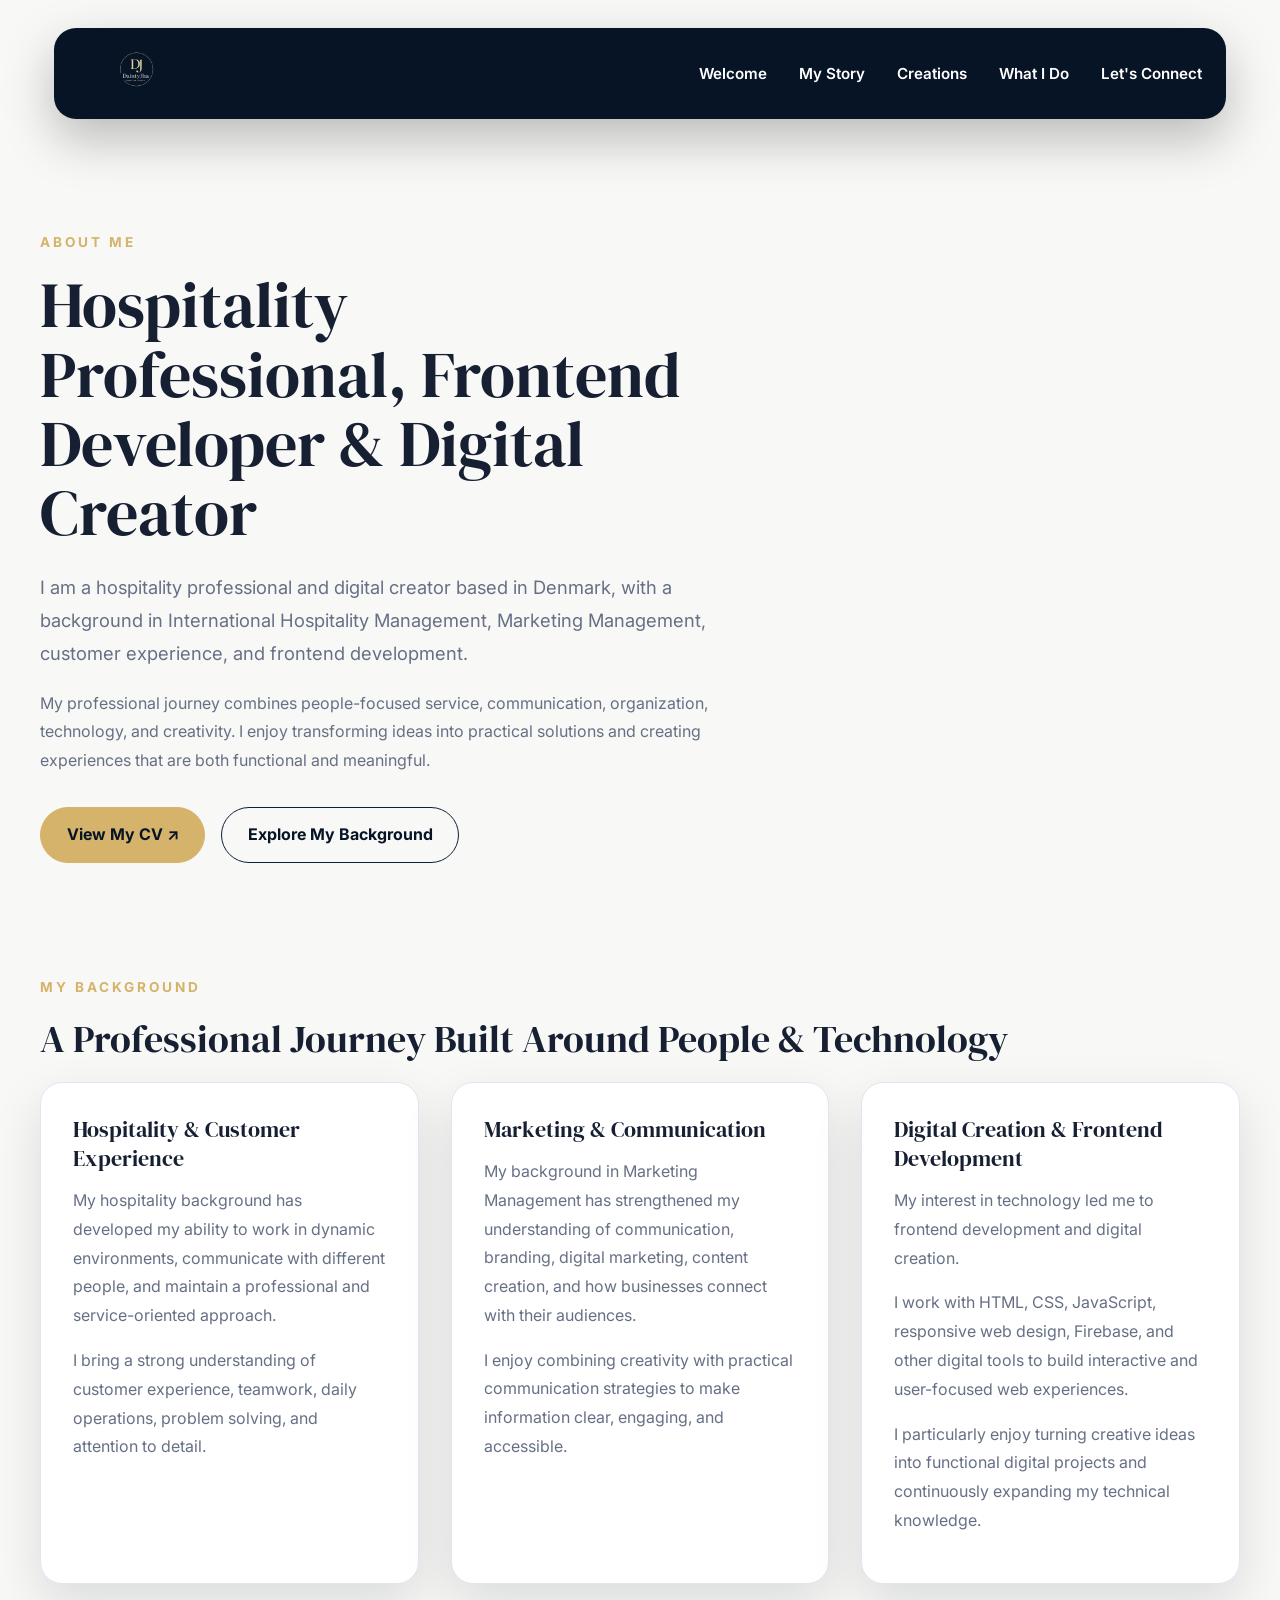
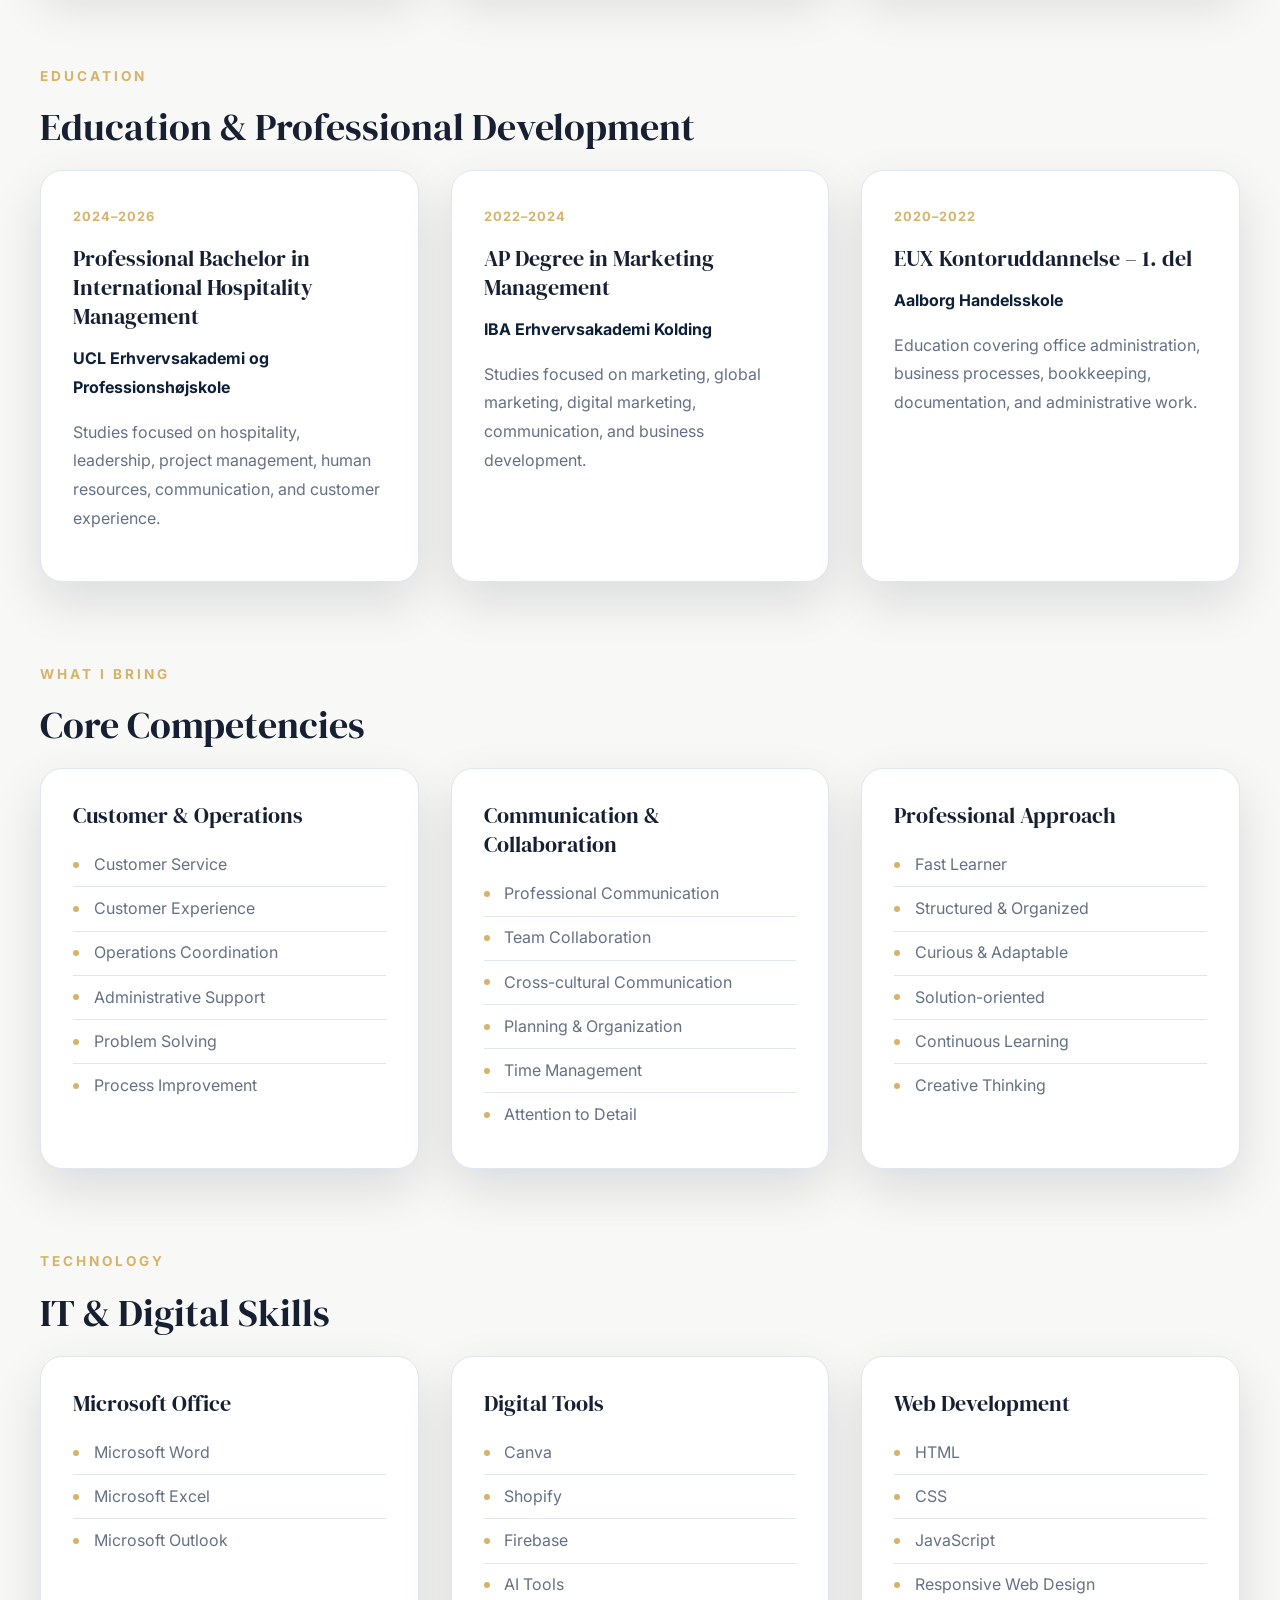
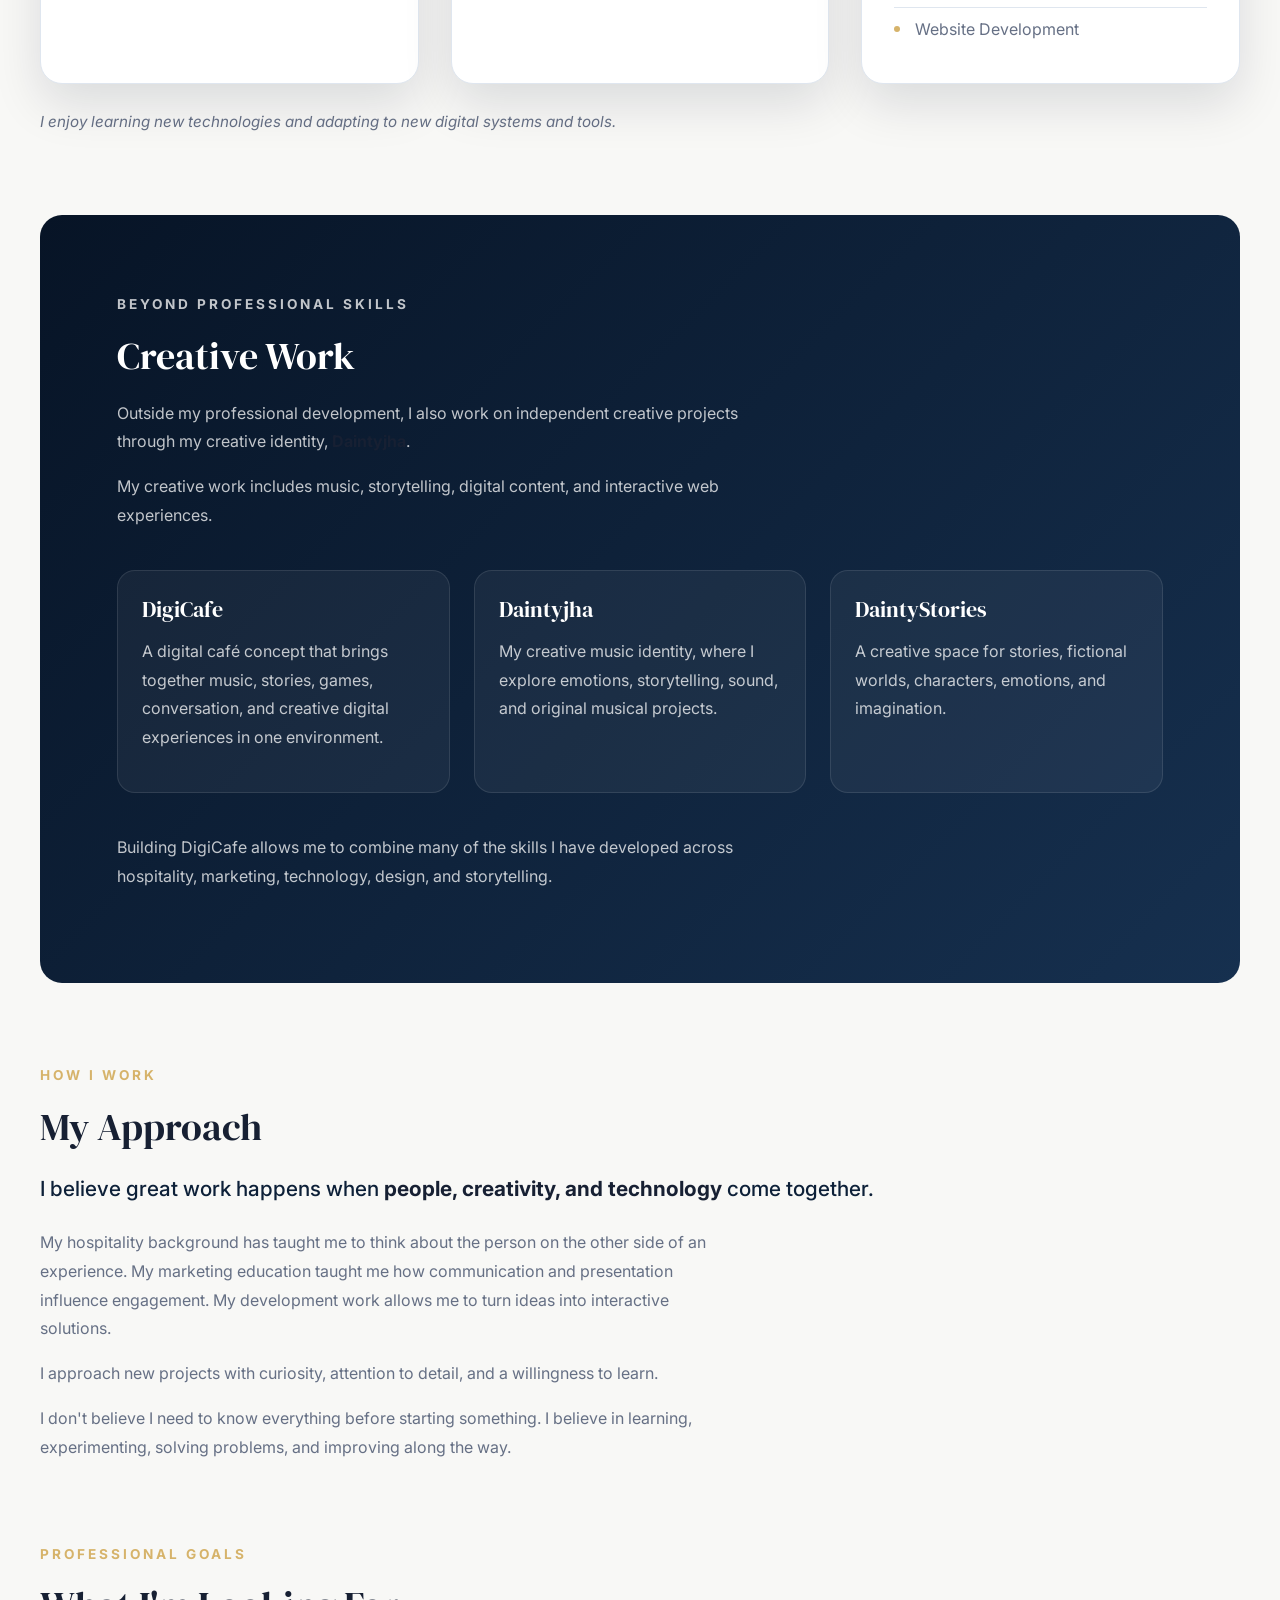
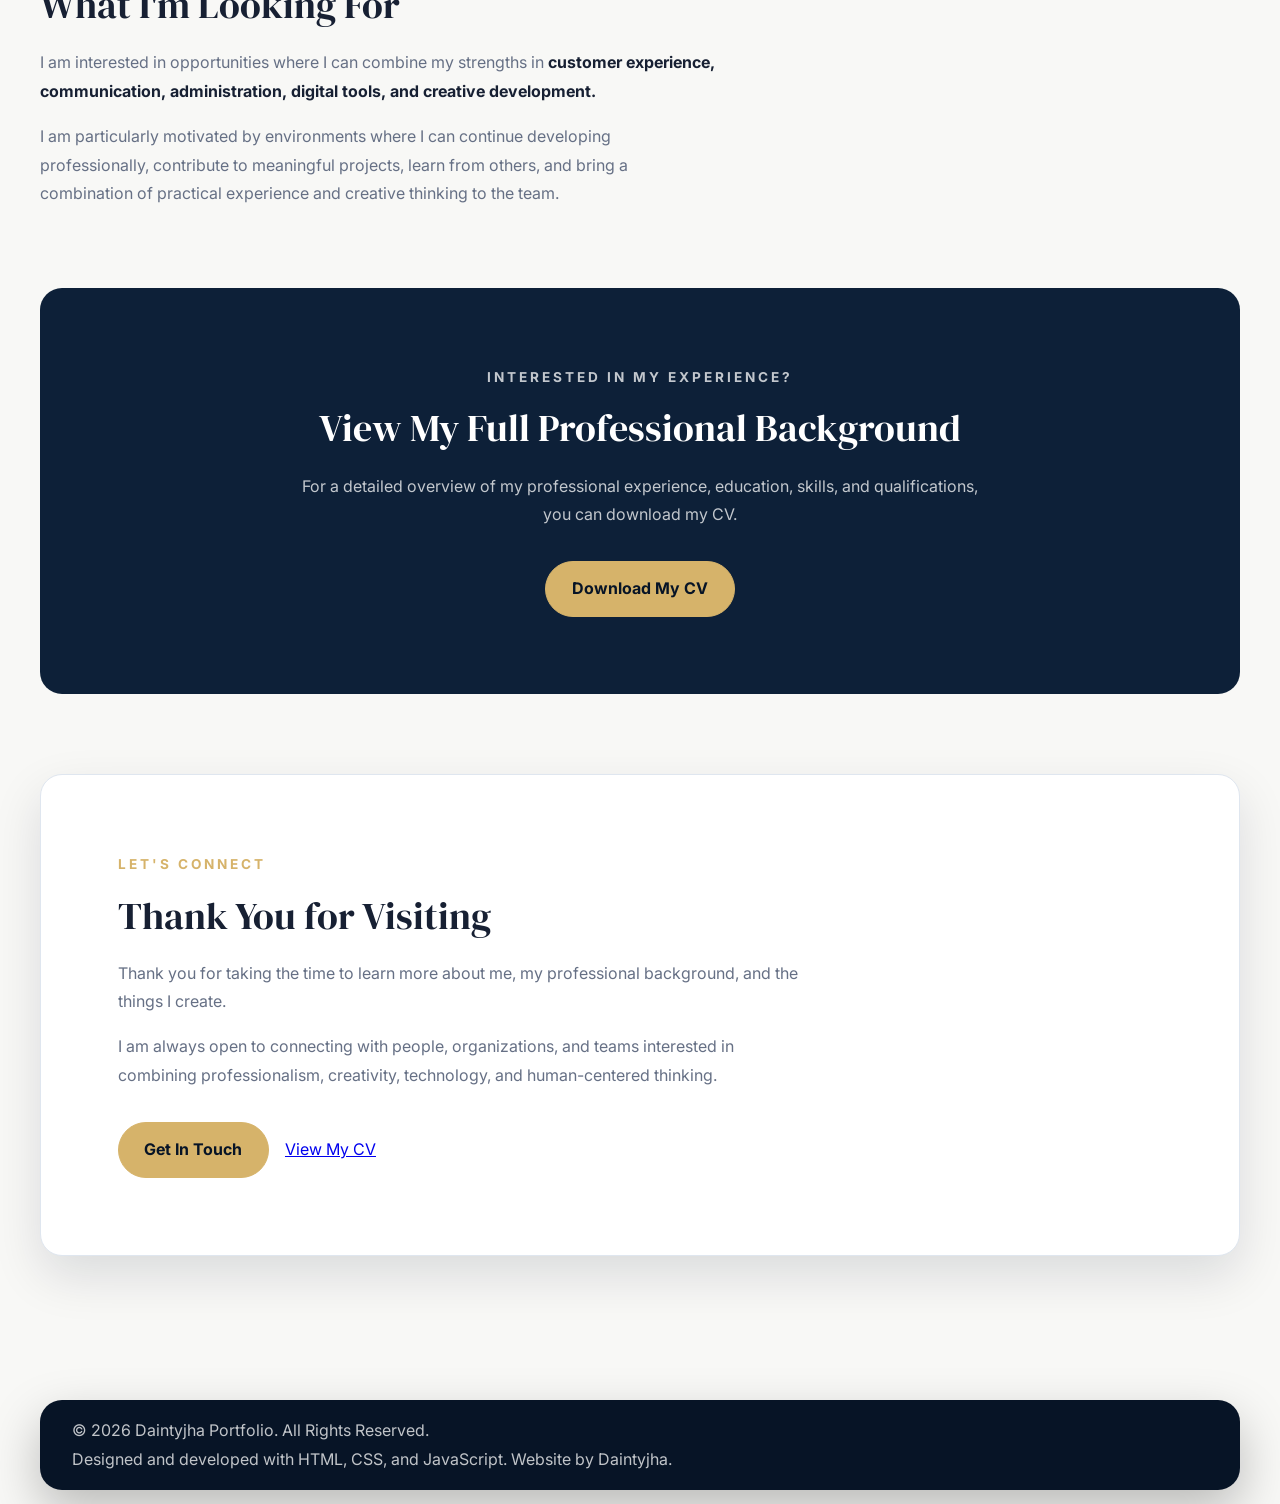
==== commit 0b3fa0f0: "details review" ====
--- a/about.html
+++ b/about.html
@@ -73,11 +73,12 @@
 
             <div class="hero-actions">
 
-                <a href="assets/Janeth_Cadiente_Sandberg_CV.pdf"
-                   class="btn btn-primary"
-                   download>
-                    Download My CV
-                </a>
+                <a href="assets/Janeth-Cadiente-Sandberg-CV.pdf"
+   class="btn btn-primary"
+   target="_blank"
+   rel="noopener noreferrer">
+    View My CV ↗
+</a>
 
                 <a href="#professional-background"
                    class="btn btn-secondary">
@@ -425,7 +426,7 @@
 
         <p>
             Outside my professional development, I also work on independent
-            creative projects through my creative identity, <strong>DaintyJha</strong>.
+            creative projects through my creative identity, <strong>Daintyjha</strong>.
         </p>
 
         <p>
@@ -454,7 +455,7 @@
             <div>
 
                 <h3>
-                    DaintyJha
+                    Daintyjha
                 </h3>
 
                 <p>
@@ -630,11 +631,11 @@
                 Get In Touch
             </a>
 
-            <a href="assets/Janeth_Cadiente_Sandberg_CV.pdf"
-               class="btn btn-secondary"
-               download>
-                Download CV
-            </a>
+            <a href="assets/Janeth-Cadiente-Sandberg-CV.pdf"
+   target="_blank"
+   rel="noopener noreferrer">
+    View My CV
+</a>
 
         </div>
 
--- a/style.css
+++ b/style.css
@@ -1,6 +1,6 @@
 /* =========================================
-   DAINTYJHA PORTFOLIO STYLE
-   Creative Editorial + Digital Studio Theme
+   DAINTYJHA PORTFOLIO
+   Editorial · Professional · Creative
 ========================================= */
 
 :root {
@@ -32,7 +32,6 @@
     ===================================== */
 
     --page-width: 1200px;
-
     --navbar-height: 88px;
 
     --radius: 22px;
@@ -74,6 +73,7 @@
 
 body {
     min-height: 100vh;
+
     margin: 0;
 
     display: flex;
@@ -87,11 +87,19 @@
     color: var(--text);
 
     font-family: "Inter", Arial, sans-serif;
+
     line-height: 1.6;
 }
 
 img {
     max-width: 100%;
+}
+
+button,
+input,
+textarea,
+select {
+    font: inherit;
 }
 
 
@@ -105,6 +113,7 @@
     margin-top: 0;
 
     font-family: "DM Serif Display", Georgia, serif;
+
     font-weight: 400;
 
     color: var(--text);
@@ -114,6 +123,7 @@
     margin-bottom: 1.5rem;
 
     font-size: clamp(2.5rem, 5vw, 4.5rem);
+
     line-height: 1.08;
 }
 
@@ -121,11 +131,15 @@
     margin-bottom: 1.25rem;
 
     font-size: clamp(1.8rem, 3vw, 2.8rem);
+
     line-height: 1.2;
 }
 
 h3 {
+    margin-bottom: 0.8rem;
+
     font-size: 1.4rem;
+
     line-height: 1.3;
 }
 
@@ -137,6 +151,10 @@
     color: var(--text-soft);
 
     line-height: 1.8;
+}
+
+strong {
+    color: var(--text);
 }
 
 
@@ -152,7 +170,7 @@
 
 
 /* =========================================
-   PAGE CONTAINER
+   MAIN LAYOUT
 ========================================= */
 
 main {
@@ -191,6 +209,7 @@
     min-height: var(--navbar-height);
 
     display: flex;
+
     align-items: center;
     justify-content: space-between;
 
@@ -214,6 +233,7 @@
 
 .logo {
     display: flex;
+
     align-items: center;
 
     flex: 0 0 auto;
@@ -222,8 +242,9 @@
 .logo img {
     display: block;
 
+    width: auto;
+
     height: 78px;
-    width: auto;
 
     max-width: none;
 
@@ -237,6 +258,7 @@
 
 .nav__menu {
     display: flex;
+
     align-items: center;
 
     gap: 2rem;
@@ -253,6 +275,7 @@
     color: var(--white);
 
     font-size: 0.95rem;
+
     font-weight: 600;
 
     text-decoration: none;
@@ -263,9 +286,6 @@
 .nav__menu a:hover {
     color: var(--gold);
 }
-
-
-/* Editorial underline */
 
 .nav__menu a::after {
     position: absolute;
@@ -294,6 +314,48 @@
 
 
 /* =========================================
+   MOBILE MENU
+========================================= */
+
+#mobile-menu {
+    display: none;
+
+    padding: 0.25rem;
+
+    border: none;
+
+    background: none;
+
+    color: var(--white);
+
+    font-size: 2rem;
+
+    line-height: 1;
+
+    cursor: pointer;
+}
+
+
+/* =========================================
+   EYEBROW
+========================================= */
+
+.eyebrow {
+    margin-bottom: 1rem;
+
+    color: var(--gold);
+
+    font-size: 0.85rem;
+
+    font-weight: 700;
+
+    letter-spacing: 3px;
+
+    text-transform: uppercase;
+}
+
+
+/* =========================================
    HERO
 ========================================= */
 
@@ -303,26 +365,11 @@
     min-height: 65vh;
 
     display: flex;
+
     justify-content: center;
+
     flex-direction: column;
 }
-
-.eyebrow {
-    margin-bottom: 1rem;
-
-    color: var(--gold);
-
-    font-size: 0.85rem;
-    font-weight: 700;
-
-    letter-spacing: 3px;
-    text-transform: uppercase;
-}
-
-
-/* =========================================
-   HERO WITH PHOTO
-========================================= */
 
 .hero-with-photo {
     max-width: none;
@@ -344,6 +391,15 @@
     max-width: 720px;
 }
 
+.hero-intro {
+    font-size: 1.15rem;
+}
+
+
+/* =========================================
+   HERO PHOTO
+========================================= */
+
 .hero-photo {
     position: relative;
 
@@ -363,7 +419,9 @@
     height: 100%;
 
     border: 2px solid var(--gold);
-    border-radius: 180px 180px 28px 28px;
+
+    border-radius:
+        180px 180px 28px 28px;
 
     content: "";
 }
@@ -380,12 +438,147 @@
     aspect-ratio: 4 / 5;
 
     object-fit: cover;
+
     object-position: center top;
 
-    border-radius: 180px 180px 28px 28px;
+    border-radius:
+        180px 180px 28px 28px;
 
     box-shadow:
         0 24px 55px rgba(23, 23, 23, 0.18);
+}
+
+
+/* =========================================
+   HERO BUTTON GROUP
+========================================= */
+
+.hero-buttons,
+.hero-actions {
+    display: flex;
+
+    flex-wrap: wrap;
+
+    align-items: center;
+
+    gap: 1rem;
+
+    margin-top: 2rem;
+}
+
+
+/* =========================================
+   BUTTONS
+========================================= */
+
+.btn,
+.cta-button {
+    display: inline-flex;
+
+    align-items: center;
+    justify-content: center;
+
+    gap: 0.5rem;
+
+    min-height: 48px;
+
+    padding: 0.9rem 1.6rem;
+
+    background: var(--gold);
+
+    color: var(--navy-dark);
+
+    border: 1px solid var(--gold);
+
+    border-radius: 50px;
+
+    font-family: inherit;
+
+    font-weight: 700;
+
+    text-decoration: none;
+
+    cursor: pointer;
+
+    white-space: nowrap;
+
+    transition:
+        transform var(--transition-fast),
+        background-color var(--transition-fast),
+        color var(--transition-fast),
+        border-color var(--transition-fast),
+        box-shadow var(--transition-fast);
+}
+
+.btn:hover,
+.cta-button:hover {
+    background: var(--gold-light);
+
+    border-color: var(--gold-light);
+
+    color: var(--navy-dark);
+
+    transform: translateY(-3px);
+
+    box-shadow:
+        0 10px 24px rgba(7, 20, 38, 0.14);
+}
+
+.btn:active,
+.cta-button:active {
+    transform: translateY(-1px);
+}
+
+
+/* =========================================
+   OUTLINE BUTTON
+========================================= */
+
+.btn-outline,
+.btn-secondary,
+.secondary-button {
+    background: transparent;
+
+    color: var(--navy-dark);
+
+    border-color: var(--navy);
+}
+
+.btn-outline:hover,
+.btn-secondary:hover,
+.secondary-button:hover {
+    background: var(--navy-dark);
+
+    color: var(--white);
+
+    border-color: var(--navy-dark);
+}
+
+
+/* =========================================
+   TEXT LINKS
+========================================= */
+
+.text-link {
+    display: inline-flex;
+
+    align-items: center;
+
+    color: var(--gold);
+
+    font-weight: 700;
+
+    text-decoration: none;
+
+    transition:
+        color var(--transition-fast),
+        transform var(--transition-fast);
+}
+
+.text-link:hover {
+    color: var(--navy-dark);
+
+    transform: translateX(4px);
 }
 
 
@@ -414,6 +607,7 @@
     background: var(--card);
 
     border: 1px solid var(--border);
+
     border-radius: var(--radius);
 
     box-shadow: var(--shadow);
@@ -427,7 +621,8 @@
 .card:hover {
     transform: translateY(-8px);
 
-    border-color: rgba(214, 179, 106, 0.55);
+    border-color:
+        rgba(214, 179, 106, 0.55);
 
     box-shadow:
         0 26px 60px rgba(7, 20, 38, 0.16);
@@ -435,500 +630,150 @@
 
 
 /* =========================================
-   BUTTONS
-========================================= */
-
-.btn {
-    display: inline-flex;
-
-    justify-content: center;
-    align-items: center;
-
-    gap: 0.5rem;
-
-    padding: 0.9rem 2rem;
-
-    border: none;
-    border-radius: 50px;
+   CARD NUMBERS
+========================================= */
+
+.card-number {
+    display: block;
+
+    margin-bottom: 1rem;
+
+    color: var(--gold);
+
+    font-size: 0.8rem;
+
+    font-weight: 700;
+
+    letter-spacing: 2px;
+}
+
+
+/* =========================================
+   SKILL LIST
+========================================= */
+
+.skill-list {
+    margin: 0;
+
+    padding: 0;
+
+    list-style: none;
+}
+
+.skill-list li {
+    position: relative;
+
+    padding: 0.55rem 0 0.55rem 1.3rem;
+
+    color: var(--text-soft);
+
+    border-bottom: 1px solid var(--border);
+}
+
+.skill-list li:last-child {
+    border-bottom: none;
+}
+
+.skill-list li::before {
+    position: absolute;
+
+    top: 50%;
+    left: 0;
+
+    width: 6px;
+    height: 6px;
 
     background: var(--gold);
 
-    color: var(--navy-dark);
-
-    font-family: inherit;
+    border-radius: 50%;
+
+    content: "";
+
+    transform: translateY(-50%);
+}
+
+
+/* =========================================
+   SECTION HEADING
+========================================= */
+
+.section-heading {
+    max-width: 800px;
+
+    margin-bottom: 2.5rem;
+}
+
+.section-heading p {
+    max-width: 760px;
+}
+
+
+/* =========================================
+   SECTION ACTION
+========================================= */
+
+.section-action {
+    margin-top: 2.5rem;
+}
+
+
+/* =========================================
+   ABOUT PAGE
+========================================= */
+
+.about-page section {
+    scroll-margin-top: 130px;
+}
+
+.about-hero {
+    padding-block: 2rem;
+}
+
+
+/* =========================================
+   EDUCATION
+========================================= */
+
+.education-year {
+    display: inline-block;
+
+    margin-bottom: 1rem;
+
+    color: var(--gold);
+
+    font-size: 0.8rem;
+
     font-weight: 700;
 
-    text-decoration: none;
-
-    cursor: pointer;
-
-    transition:
-        transform var(--transition-fast),
-        background-color var(--transition-fast),
-        box-shadow var(--transition-fast);
-}
-
-.btn:hover {
-    background: var(--gold-light);
-
-    transform: translateY(-3px);
-
-    box-shadow:
-        0 10px 24px rgba(7, 20, 38, 0.14);
-}
-
-.btn:active {
-    transform: translateY(-1px);
-}
-
-
-/* =========================================
-   FOOTER
-========================================= */
-
-#footer-container {
-    width: min(calc(100% - 28px), var(--page-width));
-
-    margin: 4rem auto 14px;
-}
-
-.footer {
-    width: 100%;
-
-    display: flex;
-    align-items: center;
-    justify-content: space-between;
-
-    gap: 1.5rem;
-
-    padding: 1rem 2rem;
-
-    background: var(--navy-dark);
-
-    color: var(--white);
-
-    border-radius: var(--radius);
-
-    box-shadow: var(--shadow-dark);
-}
-
-.footer p {
-    margin: 0;
-
-    color: rgba(255, 255, 255, 0.75);
-}
-
-.footer a {
-    color: var(--gold-light);
-
-    text-decoration: none;
-
-    transition: color var(--transition-fast);
-}
-
-.footer a:hover {
-    color: var(--white);
-}
-
-
-/* =========================================
-   MOBILE MENU BUTTON
-========================================= */
-
-#mobile-menu {
-    display: none;
-
-    padding: 0.25rem;
-
-    border: none;
-
-    background: none;
-
-    color: var(--white);
-
-    font-size: 2rem;
-    line-height: 1;
-
-    cursor: pointer;
-}
-
-
-/* =========================================
-   PORTFOLIO HERO
-========================================= */
-
-.portfolio-hero {
-    max-width: 900px;
-
-    padding-block: 3rem 2rem;
-}
-
-.portfolio-hero h1 {
-    max-width: 900px;
-}
-
-.portfolio-intro {
-    max-width: 760px;
-
-    font-size: clamp(1.05rem, 1.5vw, 1.2rem);
-}
-
-
-/* =========================================
-   PORTFOLIO NAVIGATION
-========================================= */
-
-.portfolio-nav {
-    display: flex;
-    flex-wrap: wrap;
-
-    gap: 0.75rem;
-
-    margin-top: 2rem;
-}
-
-.portfolio-filter {
-    display: inline-flex;
-    align-items: center;
-
-    padding: 0.7rem 1.1rem;
-
-    border: 1px solid var(--border);
-    border-radius: 50px;
-
-    background: var(--white);
+    letter-spacing: 1px;
+}
+
+.institution {
     color: var(--navy);
 
-    font-size: 0.9rem;
-    font-weight: 600;
-
-    text-decoration: none;
-
-    transition:
-        background-color var(--transition-fast),
-        color var(--transition-fast),
-        border-color var(--transition-fast),
-        transform var(--transition-fast);
-}
-
-.portfolio-filter:hover {
-    background: var(--navy-dark);
-
-    color: var(--white);
-
-    border-color: var(--navy-dark);
-
-    transform: translateY(-2px);
-}
-
-
-/* =========================================
-   FEATURED CREATIONS
-========================================= */
-
-.featured-grid {
-    display: grid;
-
-    gap: 2rem;
-}
-
-.featured-project {
-    display: grid;
-
-    grid-template-columns:
-        minmax(280px, 0.85fr)
-        minmax(0, 1.15fr);
-
-    overflow: hidden;
-
-    background: var(--white);
-
-    border: 1px solid var(--border);
-    border-radius: var(--radius);
-
-    box-shadow: var(--shadow);
-}
-
-.featured-project:nth-child(even) .project-image {
-    order: 2;
-}
-
-.project-image {
-    min-height: 340px;
-
-    overflow: hidden;
-}
-
-.project-image img {
-    width: 100%;
-    height: 100%;
-
-    display: block;
-
-    object-fit: cover;
-
-    transition: transform 0.5s ease;
-}
-
-.featured-project:hover .project-image img {
-    transform: scale(1.035);
-}
-
-.project-content {
-    display: flex;
-
-    justify-content: center;
-
-    flex-direction: column;
-
-    padding: clamp(2rem, 5vw, 4rem);
-}
-
-.project-category {
-    display: block;
-
-    margin-bottom: 0.7rem;
-
-    color: var(--gold);
-
-    font-size: 0.75rem;
     font-weight: 700;
-
-    letter-spacing: 0.08em;
-
-    text-transform: uppercase;
-}
-
-.project-content h3 {
-    margin-bottom: 1rem;
-
-    font-size: clamp(1.8rem, 3vw, 2.5rem);
-}
-
-
-/* =========================================
-   PROJECT TAGS
-========================================= */
-
-.project-tags {
-    display: flex;
-    flex-wrap: wrap;
-
-    gap: 0.5rem;
-
-    margin-block: 1rem 1.5rem;
-}
-
-.project-tags span {
-    padding: 0.4rem 0.75rem;
-
-    background: var(--background);
-
-    border: 1px solid var(--border);
-    border-radius: 50px;
-
-    color: var(--text-soft);
-
-    font-size: 0.78rem;
-    font-weight: 600;
-}
-
-
-/* =========================================
-   PORTFOLIO SECTION
-========================================= */
-
-.portfolio-section {
-    scroll-margin-top: 130px;
-}
-
-
-/* =========================================
-   DARK STORY SECTION
-========================================= */
-
-.dark-portfolio-section {
-    scroll-margin-top: 130px;
-
-    padding: clamp(2rem, 5vw, 4.5rem);
-
-    background: var(--navy-dark);
-
-    border-radius: var(--radius);
-}
-
-.dark-portfolio-section h2,
-.dark-portfolio-section h3 {
-    color: var(--white);
-}
-
-.dark-portfolio-section .section-heading p {
-    color: rgba(255, 255, 255, 0.7);
-}
-
-
-/* =========================================
-   STORY GRID
-========================================= */
-
-.story-grid {
-    display: grid;
-
-    grid-template-columns:
-        repeat(
-            auto-fit,
-            minmax(min(100%, 240px), 1fr)
-        );
-
-    gap: 1.5rem;
-}
-
-.story-card {
-    overflow: hidden;
-
-    background: var(--navy);
-
-    border: 1px solid rgba(255, 255, 255, 0.08);
-
-    border-radius: 18px;
-
-    transition:
-        transform var(--transition-normal),
-        border-color var(--transition-normal);
-}
-
-.story-card:hover {
-    transform: translateY(-6px);
-
-    border-color: rgba(214, 179, 106, 0.5);
-}
-
-.story-cover {
-    aspect-ratio: 4 / 5;
-
-    overflow: hidden;
-}
-
-.story-cover img {
-    width: 100%;
-    height: 100%;
-
-    display: block;
-
-    object-fit: cover;
-
-    transition: transform 0.5s ease;
-}
-
-.story-card:hover .story-cover img {
-    transform: scale(1.04);
-}
-
-.story-info {
-    padding: 1.5rem;
-}
-
-.story-info p {
-    color: rgba(255, 255, 255, 0.68);
-}
-
-
-/* =========================================
-   MUSIC
-========================================= */
-
-.music-grid {
-    display: grid;
-
-    grid-template-columns:
-        repeat(
-            auto-fit,
-            minmax(min(100%, 260px), 1fr)
-        );
-
-    gap: 2rem;
-}
-
-.music-card {
-    padding: 2rem;
-
-    background: var(--white);
-
-    border: 1px solid var(--border);
-    border-radius: var(--radius);
-
-    box-shadow: var(--shadow);
-
-    transition:
-        transform var(--transition-normal),
-        border-color var(--transition-normal);
-}
-
-.music-card:hover {
-    transform: translateY(-7px);
-
-    border-color: var(--gold);
-}
-
-.music-icon {
-    display: flex;
-
-    align-items: center;
-    justify-content: center;
-
-    width: 54px;
-    height: 54px;
-
-    margin-bottom: 1.5rem;
-
-    border: 1px solid var(--gold);
-
-    border-radius: 50%;
-
-    color: var(--gold);
-
-    font-family: "DM Serif Display", serif;
-
-    font-size: 1.7rem;
-}
-
-
-/* =========================================
-   VISUAL WORK
-========================================= */
-
-.visual-grid {
-    display: grid;
-
-    grid-template-columns:
-        repeat(
-            auto-fit,
-            minmax(min(100%, 260px), 1fr)
-        );
-
-    gap: 2rem;
-}
-
-.visual-card {
-    padding: 1rem;
-
-    background: var(--white);
-
-    border: 1px solid var(--border);
-    border-radius: var(--radius);
-
-    box-shadow: var(--shadow);
-}
-
-.visual-placeholder {
-    min-height: 250px;
-
-    display: flex;
-
-    align-items: center;
-    justify-content: center;
-
-    margin-bottom: 1.5rem;
+}
+
+
+/* =========================================
+   SECTION NOTE
+========================================= */
+
+.section-note {
+    margin-top: 1.5rem;
+
+    font-size: 0.95rem;
+
+    font-style: italic;
+}
+
+
+/* =========================================
+   CREATIVE SECTION
+========================================= */
+
+.creative-section {
+    padding: clamp(2.5rem, 6vw, 5rem);
 
     background:
         linear-gradient(
@@ -937,101 +782,231 @@
             var(--navy-soft)
         );
 
-    border-radius: 16px;
-
-    color: var(--gold-light);
-
-    font-family: "DM Serif Display", serif;
-
-    font-size: 1.7rem;
+    border-radius: var(--radius);
+
+    color: var(--white);
+}
+
+.creative-section h2,
+.creative-section h3 {
+    color: var(--white);
+}
+
+.creative-section p {
+    color: rgba(255, 255, 255, 0.75);
+}
+
+.creative-highlight {
+    display: grid;
+
+    grid-template-columns:
+        repeat(
+            auto-fit,
+            minmax(min(100%, 220px), 1fr)
+        );
+
+    gap: 1.5rem;
+
+    margin-block: 2.5rem;
+}
+
+.creative-highlight > div {
+    padding: 1.5rem;
+
+    background: rgba(255, 255, 255, 0.05);
+
+    border: 1px solid
+        rgba(255, 255, 255, 0.1);
+
+    border-radius: 18px;
+}
+
+
+/* =========================================
+   APPROACH
+========================================= */
+
+.approach-content {
+    max-width: 850px;
+}
+
+.approach-highlight {
+    font-size: 1.3rem;
+
+    color: var(--navy);
+
+    font-weight: 500;
+}
+
+
+/* =========================================
+   CAREER SECTION
+========================================= */
+
+.career-section {
+    max-width: 900px;
+}
+
+
+/* =========================================
+   CV SECTION
+========================================= */
+
+.cv-section {
+    padding: clamp(2.5rem, 6vw, 5rem);
+
+    background: var(--navy);
+
+    border-radius: var(--radius);
 
     text-align: center;
 }
 
-.visual-card h3,
-.visual-card p {
-    padding-inline: 0.5rem;
-}
-
-
-/* =========================================
-   CREATIVE LAB
-========================================= */
-
-.creative-lab {
+.cv-content {
+    max-width: 760px;
+
+    margin-inline: auto;
+}
+
+.cv-section h2 {
+    color: var(--white);
+}
+
+.cv-section p {
+    margin-inline: auto;
+
+    color: rgba(255, 255, 255, 0.75);
+}
+
+.cv-section .hero-actions {
+    justify-content: center;
+}
+
+
+/* =========================================
+   CONTACT SECTION
+========================================= */
+
+.contact-section,
+.contact-cta {
     padding: clamp(2.5rem, 6vw, 5rem);
 
-    background: var(--navy);
+    background: var(--white);
+
+    border: 1px solid var(--border);
 
     border-radius: var(--radius);
-}
-
-.creative-lab-content {
-    max-width: 800px;
-}
-
-.creative-lab h2 {
-    color: var(--white);
-}
-
-.creative-lab p {
-    color: rgba(255, 255, 255, 0.72);
-}
-
-.lab-list {
+
+    box-shadow: var(--shadow);
+}
+
+.contact-section .hero-actions,
+.contact-cta .hero-actions {
+    margin-top: 2rem;
+}
+
+
+/* =========================================
+   CONTACT PAGE HERO
+========================================= */
+
+.page-hero {
+    max-width: 850px;
+
+    padding-block: 2rem;
+}
+
+
+/* =========================================
+   CONTACT GRID
+========================================= */
+
+.contact-container {
+    display: grid;
+
+    grid-template-columns:
+        minmax(0, 1.5fr)
+        minmax(240px, 0.75fr);
+
+    gap: 2rem;
+
+    align-items: start;
+}
+
+.contact-info {
+    padding: 2rem 0;
+}
+
+.contact-card {
+    padding: 2rem;
+
+    background: var(--white);
+
+    border: 1px solid var(--border);
+
+    border-radius: var(--radius);
+
+    box-shadow: var(--shadow);
+}
+
+.contact-card ul {
+    margin: 0;
+
+    padding-left: 1.2rem;
+
+    color: var(--text-soft);
+}
+
+.contact-card li {
+    margin-bottom: 0.5rem;
+}
+
+
+/* =========================================
+   CONTACT ACTIONS
+========================================= */
+
+.contact-actions {
     display: flex;
+
     flex-wrap: wrap;
 
-    gap: 0.75rem;
+    align-items: center;
+
+    gap: 1rem;
 
     margin-top: 2rem;
 }
 
-.lab-list span {
-    padding: 0.7rem 1rem;
-
-    border: 1px solid rgba(214, 179, 106, 0.45);
-
-    border-radius: 50px;
-
-    color: var(--gold-light);
-
-    font-size: 0.85rem;
-    font-weight: 600;
-}
-
-
-/* =========================================
-   PORTFOLIO CTA
-========================================= */
-
-.portfolio-cta {
+
+/* =========================================
+   SOCIAL SECTION
+========================================= */
+
+.social-section {
     text-align: center;
 }
 
-.portfolio-cta-content {
-    max-width: 700px;
-
+.social-section p {
     margin-inline: auto;
 }
 
-.portfolio-cta-content p {
-    margin-inline: auto;
-}
-
-.portfolio-cta .btn {
-    margin-top: 1rem;
-}
-
-
-/* =========================================
-   TEXT LINK
-========================================= */
-
-.text-link {
-    display: inline-block;
-
-    color: var(--gold);
+.social-links {
+    display: flex;
+
+    flex-wrap: wrap;
+
+    justify-content: center;
+
+    align-items: center;
+
+    gap: 0.8rem;
+
+    margin-top: 2rem;
+}
+
+.social-links a {
+    color: var(--navy);
 
     font-weight: 700;
 
@@ -1042,23 +1017,586 @@
         transform var(--transition-fast);
 }
 
-.text-link:hover {
-    color: var(--navy-dark);
-
-    transform: translateX(4px);
-}
-
-.dark-portfolio-section .text-link {
+.social-links a:hover {
+    color: var(--gold);
+
+    transform: translateY(-2px);
+}
+
+.social-links span {
+    color: var(--gold);
+
+    user-select: none;
+}
+
+
+/* =========================================
+   CONTACT CTA
+========================================= */
+
+.contact-cta {
+    text-align: center;
+}
+
+.contact-cta p {
+    margin-inline: auto;
+}
+
+.contact-cta .btn {
+    margin-top: 1rem;
+}
+
+
+/* =========================================
+   PORTFOLIO
+========================================= */
+
+.portfolio-hero {
+    max-width: 900px;
+
+    padding-block: 3rem 2rem;
+}
+
+.portfolio-intro {
+    max-width: 760px;
+
+    font-size: clamp(1.05rem, 1.5vw, 1.2rem);
+}
+
+.portfolio-nav {
+    display: flex;
+
+    flex-wrap: wrap;
+
+    gap: 0.75rem;
+
+    margin-top: 2rem;
+}
+
+.portfolio-filter {
+    display: inline-flex;
+
+    align-items: center;
+
+    padding: 0.7rem 1.1rem;
+
+    border: 1px solid var(--border);
+
+    border-radius: 50px;
+
+    background: var(--white);
+
+    color: var(--navy);
+
+    font-size: 0.9rem;
+
+    font-weight: 600;
+
+    text-decoration: none;
+
+    transition:
+        background-color var(--transition-fast),
+        color var(--transition-fast),
+        border-color var(--transition-fast),
+        transform var(--transition-fast);
+}
+
+.portfolio-filter:hover {
+    background: var(--navy-dark);
+
+    color: var(--white);
+
+    border-color: var(--navy-dark);
+
+    transform: translateY(-2px);
+}
+
+
+/* =========================================
+   FEATURED PROJECTS
+========================================= */
+
+.featured-grid {
+    display: grid;
+
+    gap: 2rem;
+}
+
+.featured-project {
+    display: grid;
+
+    grid-template-columns:
+        minmax(280px, 0.85fr)
+        minmax(0, 1.15fr);
+
+    overflow: hidden;
+
+    background: var(--white);
+
+    border: 1px solid var(--border);
+
+    border-radius: var(--radius);
+
+    box-shadow: var(--shadow);
+}
+
+.featured-project:nth-child(even) .project-image {
+    order: 2;
+}
+
+.project-image {
+    min-height: 340px;
+
+    overflow: hidden;
+}
+
+.project-image img {
+    display: block;
+
+    width: 100%;
+    height: 100%;
+
+    object-fit: cover;
+
+    transition: transform 0.5s ease;
+}
+
+.featured-project:hover .project-image img {
+    transform: scale(1.035);
+}
+
+.project-content {
+    display: flex;
+
+    justify-content: center;
+
+    flex-direction: column;
+
+    padding: clamp(2rem, 5vw, 4rem);
+}
+
+.project-category {
+    display: block;
+
+    margin-bottom: 0.7rem;
+
+    color: var(--gold);
+
+    font-size: 0.75rem;
+
+    font-weight: 700;
+
+    letter-spacing: 0.08em;
+
+    text-transform: uppercase;
+}
+
+.project-content h3 {
+    margin-bottom: 1rem;
+
+    font-size: clamp(1.8rem, 3vw, 2.5rem);
+}
+
+
+/* =========================================
+   PROJECT TAGS
+========================================= */
+
+.project-tags {
+    display: flex;
+
+    flex-wrap: wrap;
+
+    gap: 0.5rem;
+
+    margin-block: 1rem 1.5rem;
+}
+
+.project-tags span {
+    padding: 0.4rem 0.75rem;
+
+    background: var(--background);
+
+    border: 1px solid var(--border);
+
+    border-radius: 50px;
+
+    color: var(--text-soft);
+
+    font-size: 0.78rem;
+
+    font-weight: 600;
+}
+
+
+/* =========================================
+   DARK PORTFOLIO SECTION
+========================================= */
+
+.dark-portfolio-section {
+    padding: clamp(2rem, 5vw, 4.5rem);
+
+    background: var(--navy-dark);
+
+    border-radius: var(--radius);
+}
+
+.dark-portfolio-section h2,
+.dark-portfolio-section h3 {
+    color: var(--white);
+}
+
+.dark-portfolio-section .section-heading p {
+    color: rgba(255, 255, 255, 0.7);
+}
+
+
+/* =========================================
+   STORY GRID
+========================================= */
+
+.story-grid {
+    display: grid;
+
+    grid-template-columns:
+        repeat(
+            auto-fit,
+            minmax(min(100%, 240px), 1fr)
+        );
+
+    gap: 1.5rem;
+}
+
+.story-card {
+    overflow: hidden;
+
+    background: var(--navy);
+
+    border: 1px solid
+        rgba(255, 255, 255, 0.08);
+
+    border-radius: 18px;
+
+    transition:
+        transform var(--transition-normal),
+        border-color var(--transition-normal);
+}
+
+.story-card:hover {
+    transform: translateY(-6px);
+
+    border-color:
+        rgba(214, 179, 106, 0.5);
+}
+
+.story-cover {
+    aspect-ratio: 4 / 5;
+
+    overflow: hidden;
+}
+
+.story-cover img {
+    display: block;
+
+    width: 100%;
+    height: 100%;
+
+    object-fit: cover;
+
+    transition: transform 0.5s ease;
+}
+
+.story-card:hover .story-cover img {
+    transform: scale(1.04);
+}
+
+.story-info {
+    padding: 1.5rem;
+}
+
+.story-info p {
+    color: rgba(255, 255, 255, 0.68);
+}
+
+
+/* =========================================
+   MUSIC
+========================================= */
+
+.music-grid {
+    display: grid;
+
+    grid-template-columns:
+        repeat(
+            auto-fit,
+            minmax(min(100%, 260px), 1fr)
+        );
+
+    gap: 2rem;
+}
+
+.music-card {
+    padding: 2rem;
+
+    background: var(--white);
+
+    border: 1px solid var(--border);
+
+    border-radius: var(--radius);
+
+    box-shadow: var(--shadow);
+
+    transition:
+        transform var(--transition-normal),
+        border-color var(--transition-normal);
+}
+
+.music-card:hover {
+    transform: translateY(-7px);
+
+    border-color: var(--gold);
+}
+
+.music-icon {
+    display: flex;
+
+    align-items: center;
+    justify-content: center;
+
+    width: 54px;
+    height: 54px;
+
+    margin-bottom: 1.5rem;
+
+    border: 1px solid var(--gold);
+
+    border-radius: 50%;
+
+    color: var(--gold);
+
+    font-family: "DM Serif Display", serif;
+
+    font-size: 1.7rem;
+}
+
+
+/* =========================================
+   VISUAL WORK
+========================================= */
+
+.visual-grid {
+    display: grid;
+
+    grid-template-columns:
+        repeat(
+            auto-fit,
+            minmax(min(100%, 260px), 1fr)
+        );
+
+    gap: 2rem;
+}
+
+.visual-card {
+    padding: 1rem;
+
+    background: var(--white);
+
+    border: 1px solid var(--border);
+
+    border-radius: var(--radius);
+
+    box-shadow: var(--shadow);
+}
+
+.visual-placeholder {
+    min-height: 250px;
+
+    display: flex;
+
+    align-items: center;
+    justify-content: center;
+
+    margin-bottom: 1.5rem;
+
+    background:
+        linear-gradient(
+            135deg,
+            var(--navy-dark),
+            var(--navy-soft)
+        );
+
+    border-radius: 16px;
+
     color: var(--gold-light);
-}
-
-.dark-portfolio-section .text-link:hover {
+
+    font-family: "DM Serif Display", serif;
+
+    font-size: 1.7rem;
+
+    text-align: center;
+}
+
+
+/* =========================================
+   CREATIVE LAB
+========================================= */
+
+.creative-lab {
+    padding: clamp(2.5rem, 6vw, 5rem);
+
+    background: var(--navy);
+
+    border-radius: var(--radius);
+}
+
+.creative-lab-content {
+    max-width: 800px;
+}
+
+.creative-lab h2 {
     color: var(--white);
 }
 
-
-/* =========================================
-   TABLET / MOBILE
+.creative-lab p {
+    color: rgba(255, 255, 255, 0.72);
+}
+
+.lab-list {
+    display: flex;
+
+    flex-wrap: wrap;
+
+    gap: 0.75rem;
+
+    margin-top: 2rem;
+}
+
+.lab-list span {
+    padding: 0.7rem 1rem;
+
+    border: 1px solid
+        rgba(214, 179, 106, 0.45);
+
+    border-radius: 50px;
+
+    color: var(--gold-light);
+
+    font-size: 0.85rem;
+
+    font-weight: 600;
+}
+
+
+/* =========================================
+   HOME CTA
+========================================= */
+
+.home-cta {
+    text-align: center;
+}
+
+.home-cta-content {
+    max-width: 750px;
+
+    margin-inline: auto;
+}
+
+.home-cta-content p {
+    margin-inline: auto;
+}
+
+.home-cta .hero-buttons {
+    justify-content: center;
+}
+
+
+/* =========================================
+   COLLABORATION CTA
+========================================= */
+
+.home-collaboration {
+    padding: clamp(2.5rem, 6vw, 5rem);
+
+    background: var(--white);
+
+    border: 1px solid var(--border);
+
+    border-radius: var(--radius);
+
+    box-shadow: var(--shadow);
+}
+
+.home-collaboration-actions {
+    display: flex;
+
+    flex-wrap: wrap;
+
+    align-items: center;
+
+    justify-content: center;
+
+    gap: 1rem;
+
+    margin-top: 2rem;
+}
+
+.home-collaboration-actions .btn {
+    min-width: 210px;
+}
+
+
+/* =========================================
+   FOOTER
+========================================= */
+
+#footer-container {
+    width: min(calc(100% - 28px), var(--page-width));
+
+    margin: 4rem auto 14px;
+}
+
+.footer {
+    width: 100%;
+
+    display: flex;
+
+    align-items: center;
+    justify-content: space-between;
+
+    gap: 1.5rem;
+
+    padding: 1rem 2rem;
+
+    background: var(--navy-dark);
+
+    color: var(--white);
+
+    border-radius: var(--radius);
+
+    box-shadow: var(--shadow-dark);
+}
+
+.footer p {
+    margin: 0;
+
+    color: rgba(255, 255, 255, 0.75);
+}
+
+.footer a {
+    color: var(--gold-light);
+
+    text-decoration: none;
+
+    transition: color var(--transition-fast);
+}
+
+.footer a:hover {
+    color: var(--white);
+}
+
+
+/* =========================================
+   TABLET
 ========================================= */
 
 @media (max-width: 768px) {
@@ -1076,9 +1614,7 @@
     }
 
 
-    /* -------------------------------------
-       NAVBAR
-    ------------------------------------- */
+    /* NAVBAR */
 
     .navbar {
         padding: 0.65rem 1rem;
@@ -1096,12 +1632,14 @@
         position: absolute;
 
         top: calc(100% + 10px);
+
         left: 0;
         right: 0;
 
         display: flex;
 
         flex-direction: column;
+
         align-items: stretch;
 
         gap: 0;
@@ -1119,6 +1657,7 @@
         box-shadow: var(--shadow-dark);
 
         opacity: 0;
+
         visibility: hidden;
 
         transition:
@@ -1157,9 +1696,7 @@
     }
 
 
-    /* -------------------------------------
-       HERO
-    ------------------------------------- */
+    /* HERO */
 
     .hero-with-photo {
         grid-template-columns: 1fr;
@@ -1184,9 +1721,164 @@
     }
 
 
-    /* -------------------------------------
-       PORTFOLIO HERO
-    ------------------------------------- */
+    /* BUTTONS */
+
+    .hero-buttons,
+    .hero-actions,
+    .contact-actions {
+        justify-content: center;
+    }
+
+
+    /* CONTACT */
+
+    .contact-container {
+        grid-template-columns: 1fr;
+    }
+
+
+    /* FEATURED PROJECTS */
+
+    .featured-project {
+        grid-template-columns: 1fr;
+    }
+
+    .featured-project:nth-child(even) .project-image {
+        order: 0;
+    }
+
+    .project-image {
+        min-height: auto;
+
+        aspect-ratio: 16 / 10;
+    }
+
+
+    /* DARK SECTIONS */
+
+    .dark-portfolio-section,
+    .creative-lab,
+    .creative-section,
+    .cv-section {
+        padding: 2rem 1.25rem;
+    }
+
+
+    /* SOCIAL LINKS */
+
+    .social-links {
+        gap: 0.6rem;
+    }
+
+
+    /* FOOTER */
+
+    .footer {
+        flex-direction: column;
+
+        gap: 10px;
+
+        padding: 1rem;
+
+        text-align: center;
+    }
+}
+
+
+/* =========================================
+   SMALL MOBILE
+========================================= */
+
+@media (max-width: 480px) {
+
+    body {
+        padding-top: 82px;
+    }
+
+    main {
+        width: calc(100% - 1.5rem);
+    }
+
+
+    /* NAVBAR */
+
+    #navbar-container {
+        top: 8px;
+
+        width: calc(100% - 16px);
+    }
+
+    .navbar {
+        border-radius: 18px;
+    }
+
+    .logo img {
+        height: 42px;
+    }
+
+
+    /* TYPOGRAPHY */
+
+    h1 {
+        font-size:
+            clamp(2.2rem, 11vw, 3rem);
+    }
+
+    h2 {
+        font-size: 1.8rem;
+    }
+
+
+    /* SPACING */
+
+    section {
+        margin-block: 3rem;
+    }
+
+
+    /* HERO */
+
+    .hero {
+        min-height: auto;
+
+        padding-block: 3rem;
+    }
+
+    .hero-photo {
+        width: min(90%, 300px);
+    }
+
+    .hero-photo::before {
+        top: 12px;
+
+        left: 12px;
+    }
+
+
+    /* BUTTONS */
+
+    .hero-buttons,
+    .hero-actions,
+    .contact-actions,
+    .home-collaboration-actions {
+        flex-direction: column;
+
+        align-items: stretch;
+
+        width: 100%;
+    }
+
+    .hero-buttons .btn,
+    .hero-actions .btn,
+    .hero-actions a,
+    .contact-actions .btn,
+    .contact-actions a,
+    .home-collaboration-actions .btn {
+        width: 100%;
+    }
+
+
+    /* PORTFOLIO */
 
     .portfolio-hero {
         padding-top: 2rem;
@@ -1202,132 +1894,6 @@
         justify-content: center;
     }
 
-
-    /* -------------------------------------
-       FEATURED PROJECTS
-    ------------------------------------- */
-
-    .featured-project {
-        grid-template-columns: 1fr;
-    }
-
-    .featured-project:nth-child(even) .project-image {
-        order: 0;
-    }
-
-    .project-image {
-        min-height: auto;
-
-        aspect-ratio: 16 / 10;
-    }
-
-
-    /* -------------------------------------
-       DARK SECTIONS
-    ------------------------------------- */
-
-    .dark-portfolio-section,
-    .creative-lab {
-        padding: 2rem 1.25rem;
-    }
-
-
-    /* -------------------------------------
-       FOOTER
-    ------------------------------------- */
-
-    .footer {
-        flex-direction: column;
-
-        gap: 10px;
-
-        padding: 1rem;
-
-        text-align: center;
-    }
-}
-
-
-/* =========================================
-   SMALL MOBILE
-========================================= */
-
-@media (max-width: 480px) {
-
-    body {
-        padding-top: 82px;
-    }
-
-    main {
-        width: calc(100% - 1.5rem);
-    }
-
-
-    /* -------------------------------------
-       NAVBAR
-    ------------------------------------- */
-
-    #navbar-container {
-        top: 8px;
-
-        width: calc(100% - 16px);
-    }
-
-    .navbar {
-        border-radius: 18px;
-    }
-
-    .logo img {
-        height: 42px;
-    }
-
-
-    /* -------------------------------------
-       TYPOGRAPHY
-    ------------------------------------- */
-
-    h1 {
-        font-size: clamp(2.2rem, 11vw, 3rem);
-    }
-
-    h2 {
-        font-size: 1.8rem;
-    }
-
-
-    /* -------------------------------------
-       SPACING
-    ------------------------------------- */
-
-    section {
-        margin-block: 3rem;
-    }
-
-
-    /* -------------------------------------
-       HERO
-    ------------------------------------- */
-
-    .hero {
-        min-height: auto;
-
-        padding-block: 3rem;
-    }
-
-    .hero-photo {
-        width: min(90%, 300px);
-    }
-
-    .hero-photo::before {
-        top: 12px;
-        left: 12px;
-    }
-
-
-    /* -------------------------------------
-       PORTFOLIO NAVIGATION
-    ------------------------------------- */
-
     .portfolio-filter {
         width: 100%;
 
@@ -1335,9 +1901,7 @@
     }
 
 
-    /* -------------------------------------
-       CARDS
-    ------------------------------------- */
+    /* CARDS */
 
     .card {
         padding: 1.5rem;
@@ -1353,32 +1917,44 @@
     }
 
 
-    /* -------------------------------------
-       BUTTONS
-    ------------------------------------- */
-
-    .btn {
-        width: 100%;
-
-        padding: 0.9rem 1.5rem;
-    }
-
-
-    /* -------------------------------------
-       FOOTER
-    ------------------------------------- */
+    /* CONTACT */
+
+    .contact-info {
+        padding: 1rem 0;
+    }
+
+    .contact-card {
+        padding: 1.5rem;
+    }
+
+
+    /* SOCIAL */
+
+    .social-links span {
+        display: none;
+    }
+
+    .social-links {
+        flex-direction: column;
+
+        gap: 0.8rem;
+    }
+
+
+    /* FOOTER */
 
     #footer-container {
         width: calc(100% - 16px);
 
         margin-top: 3rem;
+
         margin-bottom: 8px;
     }
 }
 
 
 /* =========================================
-   REDUCED MOTION ACCESSIBILITY
+   REDUCED MOTION
 ========================================= */
 
 @media (prefers-reduced-motion: reduce) {
@@ -1401,68 +1977,3 @@
         scroll-behavior: auto !important;
     }
 }
-/* =========================================
-   SERVICE / COLLABORATION HERO ACTIONS
-========================================= */
-
-.hero-actions {
-    display: flex;
-    flex-wrap: wrap;
-    align-items: center;
-    gap: 1rem;
-
-    margin-top: 2rem;
-}
-
-.cta-button {
-    display: inline-flex;
-    align-items: center;
-    justify-content: center;
-
-    padding: 0.9rem 1.6rem;
-
-    background: var(--gold);
-    color: var(--navy-dark);
-
-    border: 1px solid var(--gold);
-    border-radius: 50px;
-
-    font-family: inherit;
-    font-weight: 700;
-    text-decoration: none;
-
-    cursor: pointer;
-
-    transition:
-        transform var(--transition-fast),
-        background-color var(--transition-fast),
-        color var(--transition-fast),
-        border-color var(--transition-fast),
-        box-shadow var(--transition-fast);
-}
-
-.cta-button:hover {
-    background: var(--gold-light);
-    border-color: var(--gold-light);
-
-    color: var(--navy-dark);
-
-    transform: translateY(-3px);
-
-    box-shadow:
-        0 10px 24px rgba(7, 20, 38, 0.14);
-}
-
-.secondary-button {
-    background: transparent;
-    color: var(--navy-dark);
-
-    border-color: var(--navy);
-}
-
-.secondary-button:hover {
-    background: var(--navy-dark);
-    color: var(--white);
-
-    border-color: var(--navy-dark);
-}
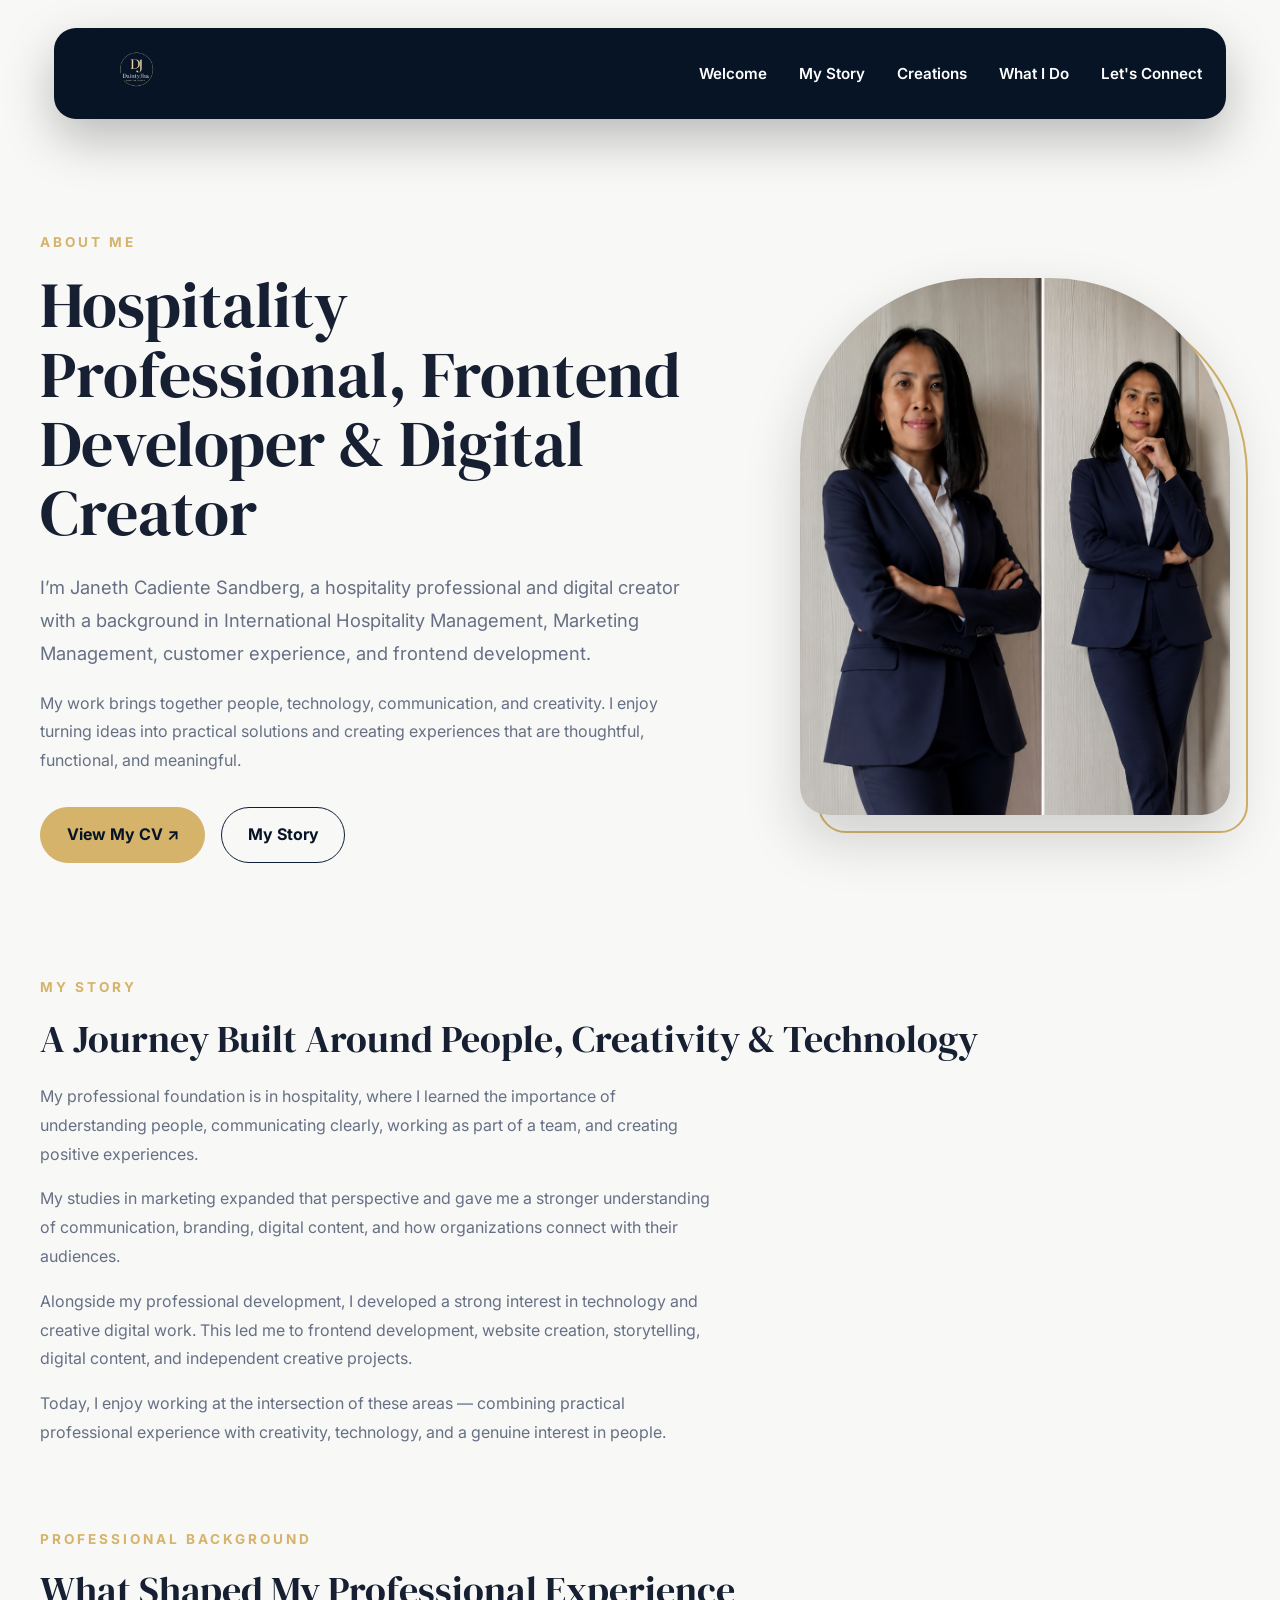
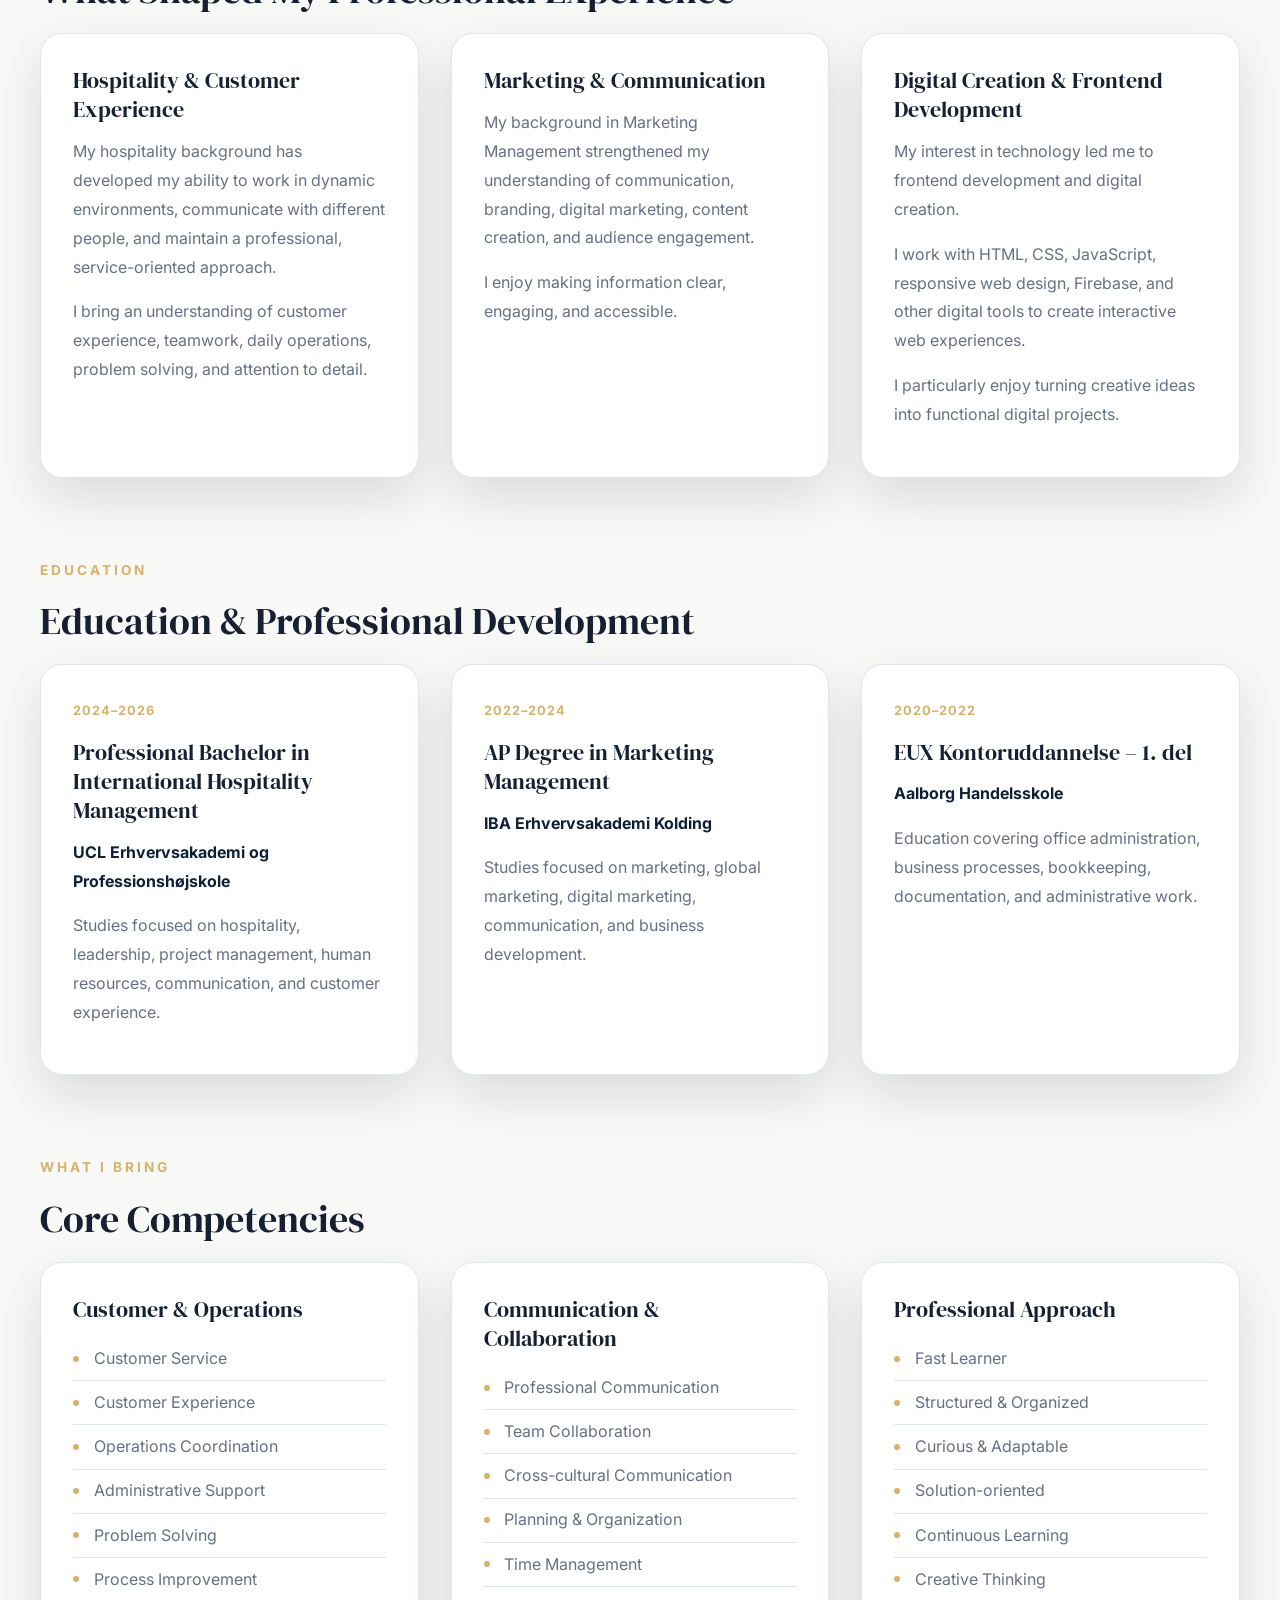
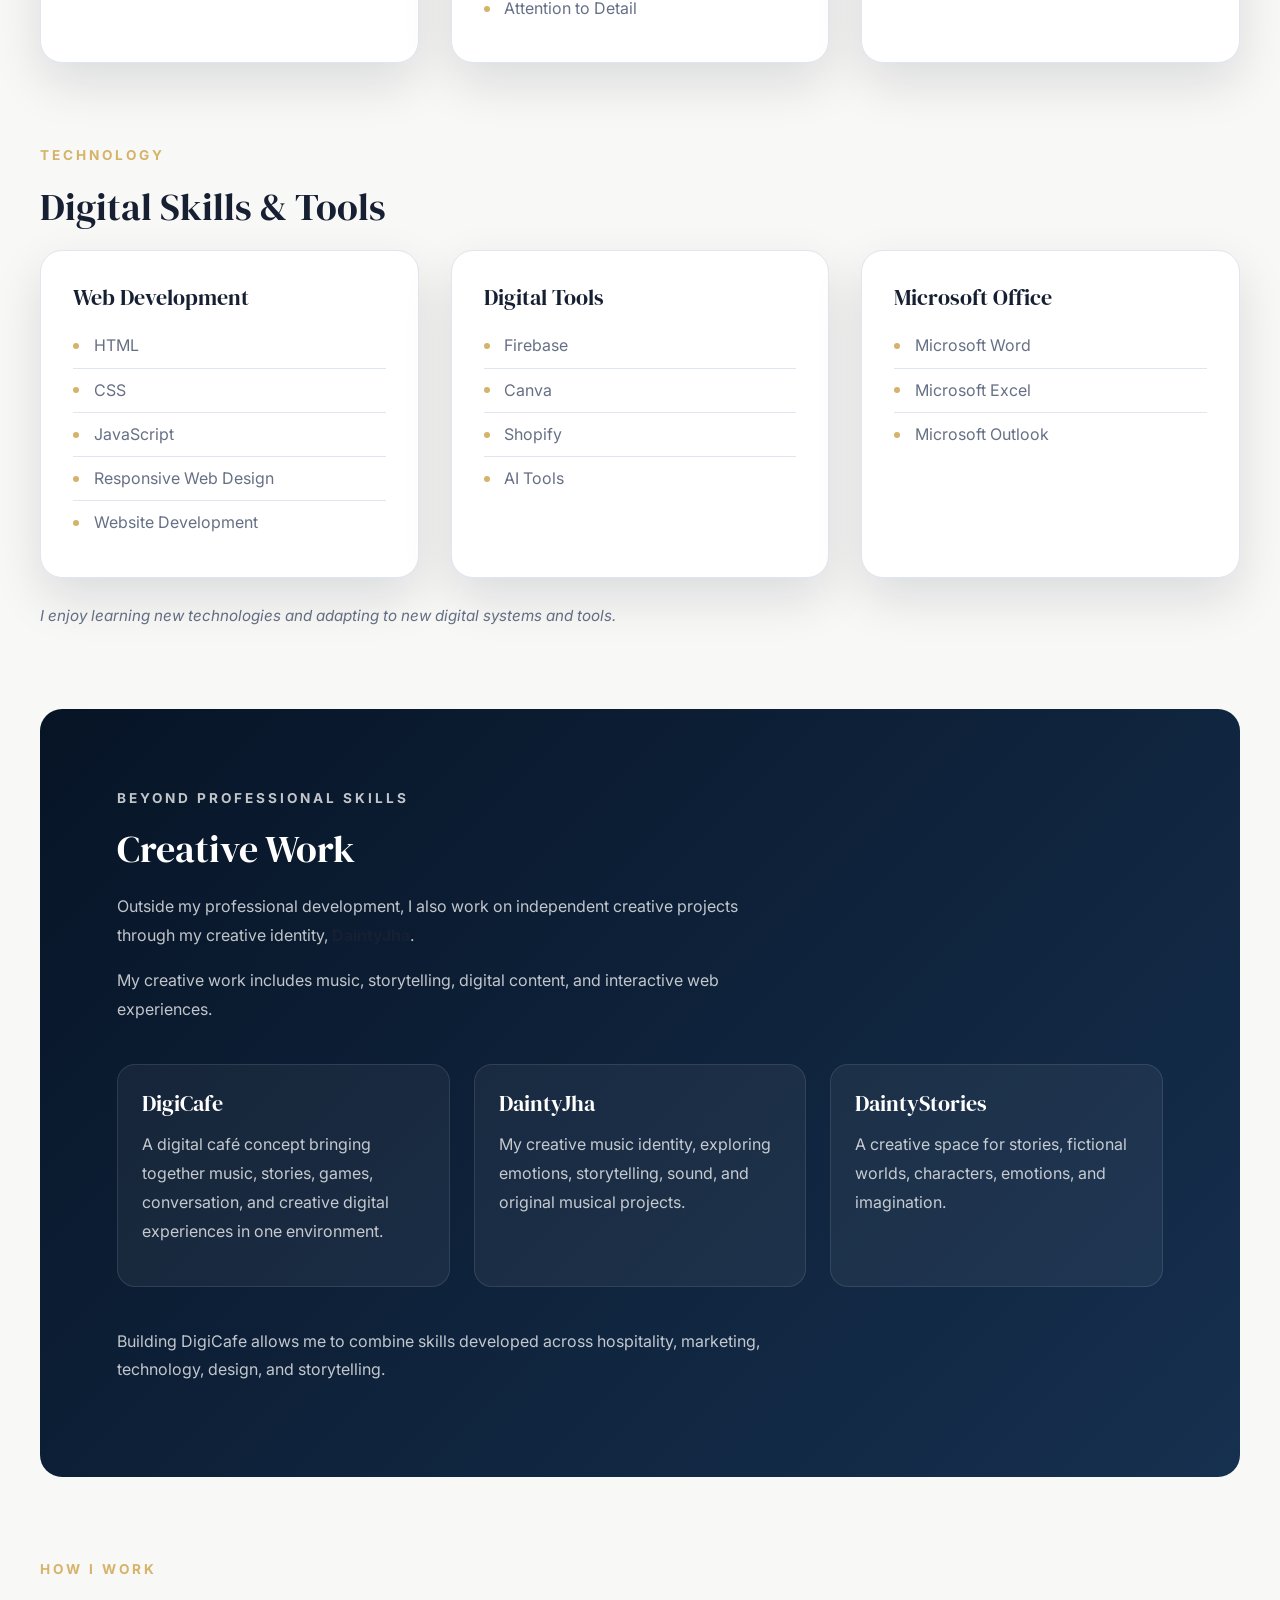
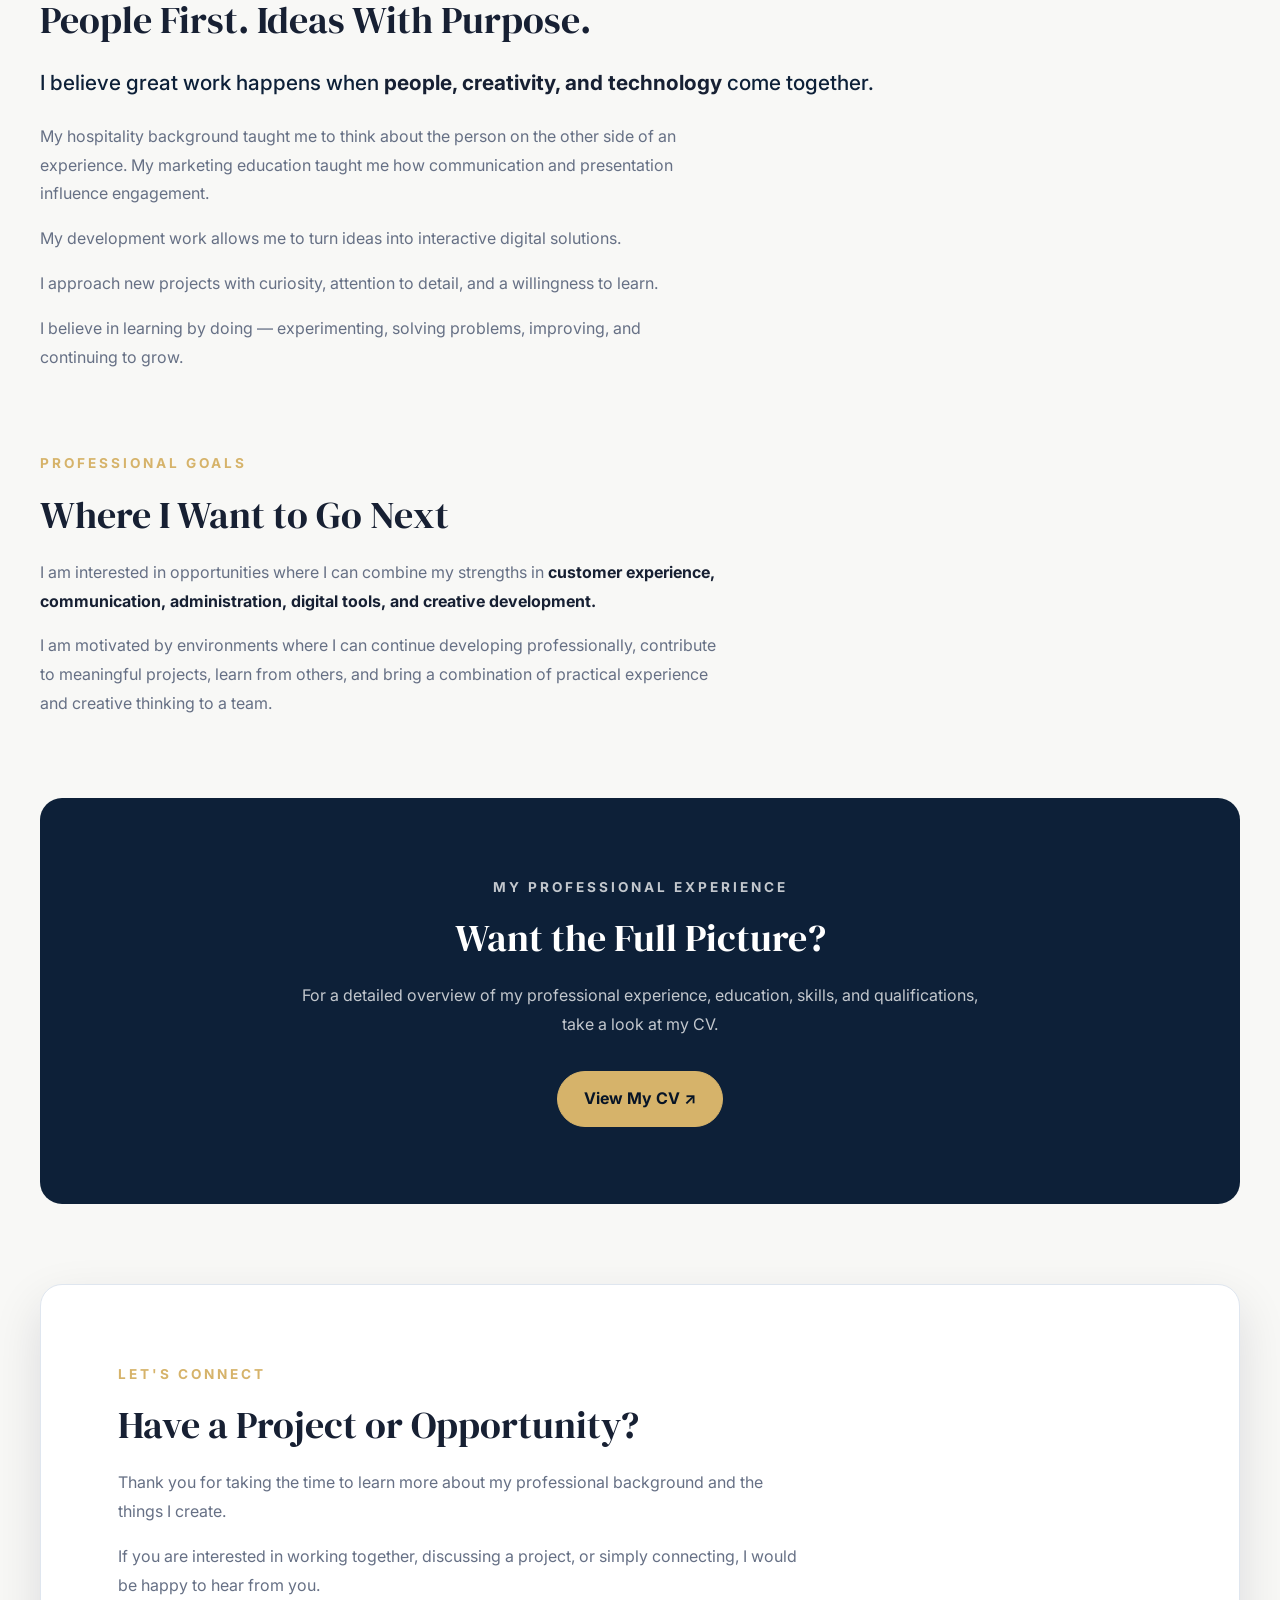
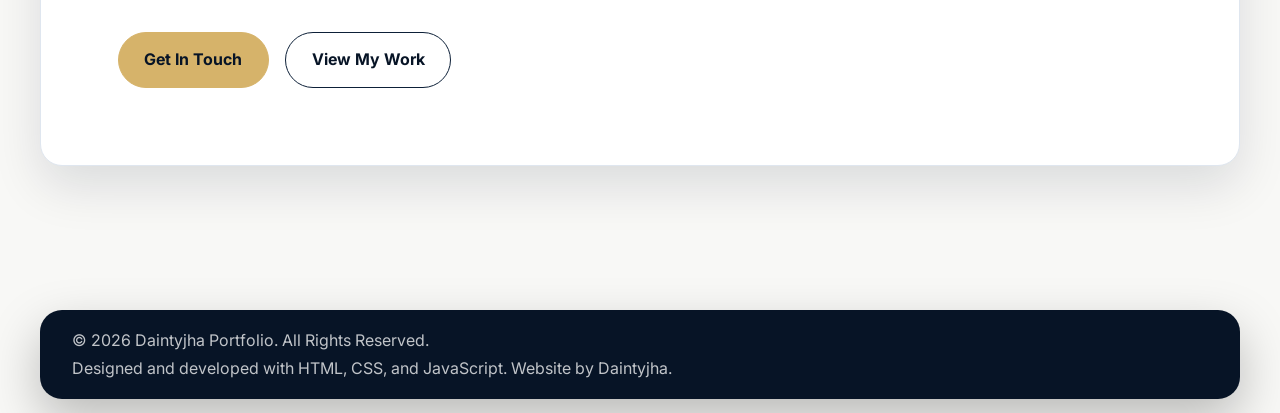
==== commit b659f60c: "updates" ====
--- a/about.html
+++ b/about.html
@@ -7,650 +7,770 @@
     <meta name="viewport" content="width=device-width, initial-scale=1.0">
 
     <!-- SEO -->
-    <title>About Me | Janeth Cadiente Sandberg</title>
+    <title>About Janeth Cadiente Sandberg | Hospitality Professional & Frontend Developer</title>
 
     <meta name="description"
-        content="Learn about Janeth Cadiente Sandberg — a hospitality professional, frontend developer, and creative storyteller creating meaningful digital experiences.">
+        content="Learn about Janeth Cadiente Sandberg, a hospitality professional, frontend developer, and digital creator combining customer experience, technology, creativity, and storytelling.">
 
     <meta name="author" content="Janeth Cadiente Sandberg">
 
-
     <!-- Fonts -->
-
     <link rel="preconnect" href="https://fonts.googleapis.com">
-
     <link rel="preconnect" href="https://fonts.gstatic.com" crossorigin>
 
-    <link href="https://fonts.googleapis.com/css2?family=Inter:wght@300;400;500;600;700;800&family=DM+Serif+Display&display=swap"
+    <link
+        href="https://fonts.googleapis.com/css2?family=DM+Serif+Display&family=Inter:wght@300;400;500;600;700;800&display=swap"
         rel="stylesheet">
-
 
     <!-- CSS -->
     <link rel="stylesheet" href="style.css">
 
-
 </head>
 
 
 <body>
 
-
-    <!-- Navbar -->
+    <!-- ============================= -->
+    <!-- NAVBAR -->
+    <!-- ============================= -->
 
     <div id="navbar-container"></div>
 
 
-
-  <main class="about-page">
+    <main class="about-page">
+
+
+        <!-- ============================= -->
+        <!-- ABOUT HERO -->
+        <!-- ============================= -->
+
+        <section class="hero hero-with-photo about-hero">
+
+            <div class="hero-content">
+
+                <p class="eyebrow"> About Me </p>
+
+
+                <h1>
+                    Hospitality Professional,
+                    Frontend Developer & Digital Creator
+                </h1>
+
+                <p class="hero-intro">
+                    I’m Janeth Cadiente Sandberg, a hospitality professional
+                    and digital creator with a background in International
+                    Hospitality Management, Marketing Management,
+                    customer experience, and frontend development.
+                </p>
+
+                <p>
+                    My work brings together people, technology, communication,
+                    and creativity. I enjoy turning ideas into practical
+                    solutions and creating experiences that are thoughtful,
+                    functional, and meaningful.
+                </p>
+
+                <div class="hero-actions">
+
+                    <a
+                        <a href="assets/Janeth_Cadiente_Sandberg_CV.pdf"class="btn btn-primary"target="_blank"rel="noopener noreferrer"> View My CV ↗</a>
+                    <a
+                        href="#my-story"
+                        class="btn btn-secondary"
+                    >
+                        My Story
+                    </a>
+
+                </div>
+            </div>
+ <div class="hero-photo">
+                    <img src="assets/Janeth-professional.png"alt="Janeth Cadiente Sandberg" ></div>
+        </section>
+
+        <!-- ============================= -->
+        <!-- MY STORY -->
+        <!-- ============================= -->
+
+        <section id="my-story">
+
+            <p class="eyebrow">
+                My Story
+            </p>
+            <h2>
+                A Journey Built Around People, Creativity & Technology
+            </h2>
+
+
+            <p>
+                My professional foundation is in hospitality, where I learned
+                the importance of understanding people, communicating clearly,
+                working as part of a team, and creating positive experiences.
+            </p>
+
+
+            <p>
+                My studies in marketing expanded that perspective and gave me
+                a stronger understanding of communication, branding, digital
+                content, and how organizations connect with their audiences.
+            </p>
+
+
+            <p>
+                Alongside my professional development, I developed a strong
+                interest in technology and creative digital work. This led me
+                to frontend development, website creation, storytelling,
+                digital content, and independent creative projects.
+            </p>
+
+
+            <p>
+                Today, I enjoy working at the intersection of these areas —
+                combining practical professional experience with creativity,
+                technology, and a genuine interest in people.
+            </p>
+
+        </section>
+
+
+
+        <!-- ============================= -->
+        <!-- PROFESSIONAL BACKGROUND -->
+        <!-- ============================= -->
+
+        <section id="professional-background">
+
+            <p class="eyebrow">
+                Professional Background
+            </p>
+
+
+            <h2>
+                What Shaped My Professional Experience
+            </h2>
+
+
+            <div class="card-container">
+
+
+                <!-- Hospitality -->
+
+                <div class="card">
+
+                    <h3>
+                        Hospitality & Customer Experience
+                    </h3>
+
+                    <p>
+                        My hospitality background has developed my ability
+                        to work in dynamic environments, communicate with
+                        different people, and maintain a professional,
+                        service-oriented approach.
+                    </p>
+
+                    <p>
+                        I bring an understanding of customer experience,
+                        teamwork, daily operations, problem solving,
+                        and attention to detail.
+                    </p>
+
+                </div>
+
+
+
+                <!-- Marketing -->
+
+                <div class="card">
+
+                    <h3>
+                        Marketing & Communication
+                    </h3>
+
+                    <p>
+                        My background in Marketing Management strengthened
+                        my understanding of communication, branding,
+                        digital marketing, content creation, and audience
+                        engagement.
+                    </p>
+
+                    <p>
+                        I enjoy making information clear, engaging,
+                        and accessible.
+                    </p>
+
+                </div>
+
+
+
+                <!-- Digital -->
+
+                <div class="card">
+
+                    <h3>
+                        Digital Creation & Frontend Development
+                    </h3>
+
+                    <p>
+                        My interest in technology led me to frontend
+                        development and digital creation.
+                    </p>
+
+                    <p>
+                        I work with HTML, CSS, JavaScript, responsive
+                        web design, Firebase, and other digital tools
+                        to create interactive web experiences.
+                    </p>
+
+                    <p>
+                        I particularly enjoy turning creative ideas
+                        into functional digital projects.
+                    </p>
+
+                </div>
+
+            </div>
+
+        </section>
+
+
+
+        <!-- ============================= -->
+        <!-- EDUCATION -->
+        <!-- ============================= -->
+
+        <section>
+
+            <p class="eyebrow">
+                Education
+            </p>
+
+
+            <h2>
+                Education & Professional Development
+            </h2>
+
+
+            <div class="card-container">
+
+
+                <div class="card education-card">
+
+                    <span class="education-year">
+                        2024–2026
+                    </span>
+
+                    <h3>
+                        Professional Bachelor in
+                        International Hospitality Management
+                    </h3>
+
+                    <p class="institution">
+                        UCL Erhvervsakademi og Professionshøjskole
+                    </p>
+
+                    <p>
+                        Studies focused on hospitality, leadership,
+                        project management, human resources,
+                        communication, and customer experience.
+                    </p>
+
+                </div>
+
+
+
+                <div class="card education-card">
+
+                    <span class="education-year">
+                        2022–2024
+                    </span>
+
+                    <h3>
+                        AP Degree in Marketing Management
+                    </h3>
+
+                    <p class="institution">
+                        IBA Erhvervsakademi Kolding
+                    </p>
+
+                    <p>
+                        Studies focused on marketing, global marketing,
+                        digital marketing, communication, and business
+                        development.
+                    </p>
+
+                </div>
+
+
+
+                <div class="card education-card">
+
+                    <span class="education-year">
+                        2020–2022
+                    </span>
+
+                    <h3>
+                        EUX Kontoruddannelse – 1. del
+                    </h3>
+
+                    <p class="institution">
+                        Aalborg Handelsskole
+                    </p>
+
+                    <p>
+                        Education covering office administration,
+                        business processes, bookkeeping, documentation,
+                        and administrative work.
+                    </p>
+
+                </div>
+
+            </div>
+
+        </section>
+
+
+
+        <!-- ============================= -->
+        <!-- CORE COMPETENCIES -->
+        <!-- ============================= -->
+
+        <section>
+
+            <p class="eyebrow">
+                What I Bring
+            </p>
+
+
+            <h2>
+                Core Competencies
+            </h2>
+
+
+            <div class="card-container">
+
+
+                <div class="card">
+
+                    <h3>
+                        Customer & Operations
+                    </h3>
+
+                    <ul class="skill-list">
+                        <li>Customer Service</li>
+                        <li>Customer Experience</li>
+                        <li>Operations Coordination</li>
+                        <li>Administrative Support</li>
+                        <li>Problem Solving</li>
+                        <li>Process Improvement</li>
+                    </ul>
+
+                </div>
+
+
+
+                <div class="card">
+
+                    <h3>
+                        Communication & Collaboration
+                    </h3>
+
+                    <ul class="skill-list">
+                        <li>Professional Communication</li>
+                        <li>Team Collaboration</li>
+                        <li>Cross-cultural Communication</li>
+                        <li>Planning & Organization</li>
+                        <li>Time Management</li>
+                        <li>Attention to Detail</li>
+                    </ul>
+
+                </div>
+
+
+
+                <div class="card">
+
+                    <h3>
+                        Professional Approach
+                    </h3>
+
+                    <ul class="skill-list">
+                        <li>Fast Learner</li>
+                        <li>Structured & Organized</li>
+                        <li>Curious & Adaptable</li>
+                        <li>Solution-oriented</li>
+                        <li>Continuous Learning</li>
+                        <li>Creative Thinking</li>
+                    </ul>
+
+                </div>
+
+            </div>
+
+        </section>
+
+
+
+        <!-- ============================= -->
+        <!-- DIGITAL SKILLS -->
+        <!-- ============================= -->
+
+        <section>
+
+            <p class="eyebrow">
+                Technology
+            </p>
+
+
+            <h2>
+                Digital Skills & Tools
+            </h2>
+
+
+            <div class="card-container">
+
+
+                <div class="card">
+
+                    <h3>
+                        Web Development
+                    </h3>
+
+                    <ul class="skill-list">
+                        <li>HTML</li>
+                        <li>CSS</li>
+                        <li>JavaScript</li>
+                        <li>Responsive Web Design</li>
+                        <li>Website Development</li>
+                    </ul>
+
+                </div>
+
+
+
+                <div class="card">
+
+                    <h3>
+                        Digital Tools
+                    </h3>
+
+                    <ul class="skill-list">
+                        <li>Firebase</li>
+                        <li>Canva</li>
+                        <li>Shopify</li>
+                        <li>AI Tools</li>
+                    </ul>
+
+                </div>
+
+
+
+                <div class="card">
+
+                    <h3>
+                        Microsoft Office
+                    </h3>
+
+                    <ul class="skill-list">
+                        <li>Microsoft Word</li>
+                        <li>Microsoft Excel</li>
+                        <li>Microsoft Outlook</li>
+                    </ul>
+
+                </div>
+
+            </div>
+
+
+            <p class="section-note">
+                I enjoy learning new technologies and adapting to new
+                digital systems and tools.
+            </p>
+
+        </section>
+
+
+
+        <!-- ============================= -->
+        <!-- CREATIVE WORK -->
+        <!-- ============================= -->
+
+        <section class="creative-section">
+
+            <p class="eyebrow">
+                Beyond Professional Skills
+            </p>
+
+
+            <h2>
+                Creative Work
+            </h2>
+
+
+            <p>
+                Outside my professional development, I also work on
+                independent creative projects through my creative identity,
+                <strong>DaintyJha</strong>.
+            </p>
+
+
+            <p>
+                My creative work includes music, storytelling, digital
+                content, and interactive web experiences.
+            </p>
+
+
+            <div class="creative-highlight">
+
+
+                <div>
+
+                    <h3>
+                        DigiCafe
+                    </h3>
+
+                    <p>
+                        A digital café concept bringing together music,
+                        stories, games, conversation, and creative digital
+                        experiences in one environment.
+                    </p>
+
+                </div>
+
+
+
+                <div>
+
+                    <h3>
+                        DaintyJha
+                    </h3>
+
+                    <p>
+                        My creative music identity, exploring emotions,
+                        storytelling, sound, and original musical projects.
+                    </p>
+
+                </div>
+
+
+
+                <div>
+
+                    <h3>
+                        DaintyStories
+                    </h3>
+
+                    <p>
+                        A creative space for stories, fictional worlds,
+                        characters, emotions, and imagination.
+                    </p>
+
+                </div>
+
+
+            </div>
+
+
+            <p>
+                Building DigiCafe allows me to combine skills developed
+                across hospitality, marketing, technology, design,
+                and storytelling.
+            </p>
+
+        </section>
+
+
+
+        <!-- ============================= -->
+        <!-- MY APPROACH -->
+        <!-- ============================= -->
+
+        <section>
+
+            <p class="eyebrow">
+                How I Work
+            </p>
+
+
+            <h2>
+                People First. Ideas With Purpose.
+            </h2>
+
+
+            <div class="approach-content">
+
+                <p class="approach-highlight">
+                    I believe great work happens when
+                    <strong>people, creativity, and technology</strong>
+                    come together.
+                </p>
+
+
+                <p>
+                    My hospitality background taught me to think about
+                    the person on the other side of an experience.
+                    My marketing education taught me how communication
+                    and presentation influence engagement.
+                </p>
+
+
+                <p>
+                    My development work allows me to turn ideas into
+                    interactive digital solutions.
+                </p>
+
+
+                <p>
+                    I approach new projects with curiosity, attention
+                    to detail, and a willingness to learn.
+                </p>
+
+
+                <p>
+                    I believe in learning by doing — experimenting,
+                    solving problems, improving, and continuing to grow.
+                </p>
+
+            </div>
+
+        </section>
+
+
+
+        <!-- ============================= -->
+        <!-- PROFESSIONAL GOALS -->
+        <!-- ============================= -->
+
+        <section class="career-section">
+
+            <p class="eyebrow">
+                Professional Goals
+            </p>
+
+
+            <h2>
+                Where I Want to Go Next
+            </h2>
+
+
+            <p>
+                I am interested in opportunities where I can combine
+                my strengths in <strong>customer experience,
+                communication, administration, digital tools,
+                and creative development.</strong>
+            </p>
+
+
+            <p>
+                I am motivated by environments where I can continue
+                developing professionally, contribute to meaningful
+                projects, learn from others, and bring a combination
+                of practical experience and creative thinking to a team.
+            </p>
+
+        </section>
+
+
+
+        <!-- ============================= -->
+        <!-- CV CTA -->
+        <!-- ============================= -->
+
+        <section class="cv-section">
+
+            <div class="cv-content">
+
+                <p class="eyebrow">
+                    My Professional Experience
+                </p>
+
+
+                <h2>
+                    Want the Full Picture?
+                </h2>
+
+
+                <p>
+                    For a detailed overview of my professional experience,
+                    education, skills, and qualifications, take a look
+                    at my CV.
+                </p>
+
+
+                <div class="hero-actions">
+
+            <a href="assets/Janeth_Cadiente_Sandberg_CV.pdf"
+   class="btn btn-primary"target="_blank"rel="noopener noreferrer"> View My CV ↗</a>
+
+                </div>
+
+            </div>
+
+        </section>
+
+
+
+        <!-- ============================= -->
+        <!-- CONTACT CTA -->
+        <!-- ============================= -->
+
+        <section class="contact-section">
+
+            <p class="eyebrow">
+                Let's Connect
+            </p>
+
+
+            <h2>
+                Have a Project or Opportunity?
+            </h2>
+
+
+            <p>
+                Thank you for taking the time to learn more about
+                my professional background and the things I create.
+            </p>
+
+
+            <p>
+                If you are interested in working together, discussing
+                a project, or simply connecting, I would be happy
+                to hear from you.
+            </p>
+
+
+            <div class="hero-actions">
+
+                <a
+                    href="contact.html"
+                    class="btn btn-primary"
+                >
+                    Get In Touch
+                </a>
+
+
+                <a
+                    href="portfolio.html"
+                    class="btn btn-secondary"
+                >
+                    View My Work
+                </a>
+
+            </div>
+
+        </section>
+
+
+    </main>
+
 
     <!-- ============================= -->
-    <!-- ABOUT HERO -->
+    <!-- FOOTER -->
     <!-- ============================= -->
 
-    <section class="hero hero-with-photo about-hero">
-
-        <div class="hero-content">
-
-            <p class="eyebrow">About Me</p>
-
-            <h1>
-                Hospitality Professional,
-                Frontend Developer & Digital Creator
-            </h1>
-
-            <p class="hero-intro">
-                I am a hospitality professional and digital creator based in Denmark,
-                with a background in International Hospitality Management, Marketing
-                Management, customer experience, and frontend development.
-            </p>
-
-            <p>
-                My professional journey combines people-focused service,
-                communication, organization, technology, and creativity.
-                I enjoy transforming ideas into practical solutions and
-                creating experiences that are both functional and meaningful.
-            </p>
-
-            <div class="hero-actions">
-
-                <a href="assets/Janeth-Cadiente-Sandberg-CV.pdf"
-   class="btn btn-primary"
-   target="_blank"
-   rel="noopener noreferrer">
-    View My CV ↗
-</a>
-
-                <a href="#professional-background"
-                   class="btn btn-secondary">
-                    Explore My Background
-                </a>
-
-            </div>
-
-        </div>
-
-    </section>
-
-
-    <!-- ============================= -->
-    <!-- MY PROFESSIONAL STORY -->
-    <!-- ============================= -->
-
-    <section id="professional-background">
-
-        <p class="eyebrow">My Background</p>
-
-        <h2>
-            A Professional Journey Built Around People & Technology
-        </h2>
-
-        <div class="card-container">
-
-            <!-- Hospitality -->
-
-            <div class="card">
-
-                <h3>
-                    Hospitality & Customer Experience
-                </h3>
-
-                <p>
-                    My hospitality background has developed my ability to work
-                    in dynamic environments, communicate with different people,
-                    and maintain a professional and service-oriented approach.
-                </p>
-
-                <p>
-                    I bring a strong understanding of customer experience,
-                    teamwork, daily operations, problem solving, and attention
-                    to detail.
-                </p>
-
-            </div>
-
-
-            <!-- Marketing -->
-
-            <div class="card">
-
-                <h3>
-                    Marketing & Communication
-                </h3>
-
-                <p>
-                    My background in Marketing Management has strengthened my
-                    understanding of communication, branding, digital marketing,
-                    content creation, and how businesses connect with their audiences.
-                </p>
-
-                <p>
-                    I enjoy combining creativity with practical communication
-                    strategies to make information clear, engaging, and accessible.
-                </p>
-
-            </div>
-
-
-            <!-- Development -->
-
-            <div class="card">
-
-                <h3>
-                    Digital Creation & Frontend Development
-                </h3>
-
-                <p>
-                    My interest in technology led me to frontend development
-                    and digital creation.
-                </p>
-
-                <p>
-                    I work with HTML, CSS, JavaScript, responsive web design,
-                    Firebase, and other digital tools to build interactive
-                    and user-focused web experiences.
-                </p>
-
-                <p>
-                    I particularly enjoy turning creative ideas into functional
-                    digital projects and continuously expanding my technical knowledge.
-                </p>
-
-            </div>
-
-        </div>
-
-    </section>
-
-
-    <!-- ============================= -->
-    <!-- EDUCATION -->
-    <!-- ============================= -->
-
-    <section>
-
-        <p class="eyebrow">Education</p>
-
-        <h2>
-            Education & Professional Development
-        </h2>
-
-        <div class="card-container">
-
-            <div class="card education-card">
-
-                <span class="education-year">
-                    2024–2026
-                </span>
-
-                <h3>
-                    Professional Bachelor in
-                    International Hospitality Management
-                </h3>
-
-                <p class="institution">
-                    UCL Erhvervsakademi og Professionshøjskole
-                </p>
-
-                <p>
-                    Studies focused on hospitality, leadership,
-                    project management, human resources,
-                    communication, and customer experience.
-                </p>
-
-            </div>
-
-
-            <div class="card education-card">
-
-                <span class="education-year">
-                    2022–2024
-                </span>
-
-                <h3>
-                    AP Degree in Marketing Management
-                </h3>
-
-                <p class="institution">
-                    IBA Erhvervsakademi Kolding
-                </p>
-
-                <p>
-                    Studies focused on marketing, global marketing,
-                    digital marketing, communication, and business development.
-                </p>
-
-            </div>
-
-
-            <div class="card education-card">
-
-                <span class="education-year">
-                    2020–2022
-                </span>
-
-                <h3>
-                    EUX Kontoruddannelse – 1. del
-                </h3>
-
-                <p class="institution">
-                    Aalborg Handelsskole
-                </p>
-
-                <p>
-                    Education covering office administration,
-                    business processes, bookkeeping, documentation,
-                    and administrative work.
-                </p>
-
-            </div>
-
-        </div>
-
-    </section>
-
-
-    <!-- ============================= -->
-    <!-- CORE COMPETENCIES -->
-    <!-- ============================= -->
-
-    <section>
-
-        <p class="eyebrow">What I Bring</p>
-
-        <h2>
-            Core Competencies
-        </h2>
-
-        <div class="card-container">
-
-            <div class="card">
-
-                <h3>
-                    Customer & Operations
-                </h3>
-
-                <ul class="skill-list">
-                    <li>Customer Service</li>
-                    <li>Customer Experience</li>
-                    <li>Operations Coordination</li>
-                    <li>Administrative Support</li>
-                    <li>Problem Solving</li>
-                    <li>Process Improvement</li>
-                </ul>
-
-            </div>
-
-
-            <div class="card">
-
-                <h3>
-                    Communication & Collaboration
-                </h3>
-
-                <ul class="skill-list">
-                    <li>Professional Communication</li>
-                    <li>Team Collaboration</li>
-                    <li>Cross-cultural Communication</li>
-                    <li>Planning & Organization</li>
-                    <li>Time Management</li>
-                    <li>Attention to Detail</li>
-                </ul>
-
-            </div>
-
-
-            <div class="card">
-
-                <h3>
-                    Professional Approach
-                </h3>
-
-                <ul class="skill-list">
-                    <li>Fast Learner</li>
-                    <li>Structured & Organized</li>
-                    <li>Curious & Adaptable</li>
-                    <li>Solution-oriented</li>
-                    <li>Continuous Learning</li>
-                    <li>Creative Thinking</li>
-                </ul>
-
-            </div>
-
-        </div>
-
-    </section>
-
-
-    <!-- ============================= -->
-    <!-- IT & DIGITAL SKILLS -->
-    <!-- ============================= -->
-
-    <section>
-
-        <p class="eyebrow">Technology</p>
-
-        <h2>
-            IT & Digital Skills
-        </h2>
-
-        <div class="card-container">
-
-            <div class="card">
-
-                <h3>
-                    Microsoft Office
-                </h3>
-
-                <ul class="skill-list">
-                    <li>Microsoft Word</li>
-                    <li>Microsoft Excel</li>
-                    <li>Microsoft Outlook</li>
-                </ul>
-
-            </div>
-
-
-            <div class="card">
-
-                <h3>
-                    Digital Tools
-                </h3>
-
-                <ul class="skill-list">
-                    <li>Canva</li>
-                    <li>Shopify</li>
-                    <li>Firebase</li>
-                    <li>AI Tools</li>
-                </ul>
-
-            </div>
-
-
-            <div class="card">
-
-                <h3>
-                    Web Development
-                </h3>
-
-                <ul class="skill-list">
-                    <li>HTML</li>
-                    <li>CSS</li>
-                    <li>JavaScript</li>
-                    <li>Responsive Web Design</li>
-                    <li>Website Development</li>
-                </ul>
-
-            </div>
-
-        </div>
-
-        <p class="section-note">
-            I enjoy learning new technologies and adapting to new
-            digital systems and tools.
-        </p>
-
-    </section>
-
-
-    <!-- ============================= -->
-    <!-- CREATIVE WORK -->
-    <!-- ============================= -->
-
-    <section class="creative-section">
-
-        <p class="eyebrow">Beyond Professional Skills</p>
-
-        <h2>
-            Creative Work
-        </h2>
-
-        <p>
-            Outside my professional development, I also work on independent
-            creative projects through my creative identity, <strong>Daintyjha</strong>.
-        </p>
-
-        <p>
-            My creative work includes music, storytelling, digital content,
-            and interactive web experiences.
-        </p>
-
-
-        <div class="creative-highlight">
-
-            <div>
-
-                <h3>
-                    DigiCafe
-                </h3>
-
-                <p>
-                    A digital café concept that brings together music,
-                    stories, games, conversation, and creative digital
-                    experiences in one environment.
-                </p>
-
-            </div>
-
-
-            <div>
-
-                <h3>
-                    Daintyjha
-                </h3>
-
-                <p>
-                    My creative music identity, where I explore emotions,
-                    storytelling, sound, and original musical projects.
-                </p>
-
-            </div>
-
-
-            <div>
-
-                <h3>
-                    DaintyStories
-                </h3>
-
-                <p>
-                    A creative space for stories, fictional worlds,
-                    characters, emotions, and imagination.
-                </p>
-
-            </div>
-
-        </div>
-
-        <p>
-            Building DigiCafe allows me to combine many of the skills I have
-            developed across hospitality, marketing, technology, design,
-            and storytelling.
-        </p>
-
-    </section>
-
-
-    <!-- ============================= -->
-    <!-- MY APPROACH -->
-    <!-- ============================= -->
-
-    <section>
-
-        <p class="eyebrow">How I Work</p>
-
-        <h2>
-            My Approach
-        </h2>
-
-        <div class="approach-content">
-
-            <p class="approach-highlight">
-                I believe great work happens when
-                <strong>people, creativity, and technology</strong>
-                come together.
-            </p>
-
-            <p>
-                My hospitality background has taught me to think about the
-                person on the other side of an experience. My marketing
-                education taught me how communication and presentation
-                influence engagement. My development work allows me to
-                turn ideas into interactive solutions.
-            </p>
-
-            <p>
-                I approach new projects with curiosity, attention to detail,
-                and a willingness to learn.
-            </p>
-
-            <p>
-                I don't believe I need to know everything before starting
-                something. I believe in learning, experimenting, solving
-                problems, and improving along the way.
-            </p>
-
-        </div>
-
-    </section>
-
-
-    <!-- ============================= -->
-    <!-- WHAT I'M LOOKING FOR -->
-    <!-- ============================= -->
-
-    <section class="career-section">
-
-        <p class="eyebrow">Professional Goals</p>
-
-        <h2>
-            What I'm Looking For
-        </h2>
-
-        <p>
-            I am interested in opportunities where I can combine my strengths
-            in <strong>customer experience, communication, administration,
-            digital tools, and creative development.</strong>
-        </p>
-
-        <p>
-            I am particularly motivated by environments where I can continue
-            developing professionally, contribute to meaningful projects,
-            learn from others, and bring a combination of practical experience
-            and creative thinking to the team.
-        </p>
-
-    </section>
-
-
-    <!-- ============================= -->
-    <!-- CV CTA -->
-    <!-- ============================= -->
-
-    <section class="cv-section">
-
-        <div class="cv-content">
-
-            <p class="eyebrow">
-                Interested in My Experience?
-            </p>
-
-            <h2>
-                View My Full Professional Background
-            </h2>
-
-            <p>
-                For a detailed overview of my professional experience,
-                education, skills, and qualifications, you can download
-                my CV.
-            </p>
-
-            <div class="hero-actions">
-
-                <a href="assets/Janeth_Cadiente_Sandberg_CV.pdf"
-                   class="btn btn-primary"
-                   download>
-                    Download My CV
-                </a>
-
-            </div>
-
-        </div>
-
-    </section>
-
-
-    <!-- ============================= -->
-    <!-- CONTACT CTA -->
-    <!-- ============================= -->
-
-    <section class="contact-section">
-
-        <p class="eyebrow">
-            Let's Connect
-        </p>
-
-        <h2>
-            Thank You for Visiting
-        </h2>
-
-        <p>
-            Thank you for taking the time to learn more about me,
-            my professional background, and the things I create.
-        </p>
-
-        <p>
-            I am always open to connecting with people, organizations,
-            and teams interested in combining professionalism, creativity,
-            technology, and human-centered thinking.
-        </p>
-
-        <div class="hero-actions">
-
-            <a href="mailto:your-email@example.com"
-               class="btn btn-primary">
-                Get In Touch
-            </a>
-
-            <a href="assets/Janeth-Cadiente-Sandberg-CV.pdf"
-   target="_blank"
-   rel="noopener noreferrer">
-    View My CV
-</a>
-
-        </div>
-
-    </section>
-
-</main>
-
-    <!-- Footer -->
-
     <div id="footer-container"></div>
 
 
     <script src="script.js"></script>
 
-
 </body>
 
 </html>
--- a/style.css
+++ b/style.css
@@ -373,17 +373,12 @@
 
 .hero-with-photo {
     max-width: none;
-
     min-height: 70vh;
-
     display: grid;
-
     grid-template-columns:
         minmax(0, 1.2fr)
         minmax(280px, 0.8fr);
-
     align-items: center;
-
     gap: clamp(2rem, 6vw, 5rem);
 }
 
@@ -402,50 +397,33 @@
 
 .hero-photo {
     position: relative;
-
     width: 100%;
     max-width: 430px;
-
     margin-inline: auto;
 }
 
 .hero-photo::before {
     position: absolute;
-
     top: 18px;
     left: 18px;
-
     width: 100%;
     height: 100%;
-
     border: 2px solid var(--gold);
-
     border-radius:
         180px 180px 28px 28px;
-
     content: "";
 }
 
 .hero-photo img {
     position: relative;
-
     z-index: 1;
-
     display: block;
-
     width: 100%;
-
     aspect-ratio: 4 / 5;
-
     object-fit: cover;
-
     object-position: center top;
-
-    border-radius:
-        180px 180px 28px 28px;
-
-    box-shadow:
-        0 24px 55px rgba(23, 23, 23, 0.18);
+    border-radius:180px 180px 28px 28px;
+    box-shadow:0 24px 55px rgba(23, 23, 23, 0.18);
 }
 
 
@@ -730,6 +708,36 @@
 }
 
 
+.hero-photo {
+    position: relative;
+    width: 100%;
+    max-width: 430px;
+    margin-inline: auto;
+}
+
+.hero-photo::before {
+    position: absolute;
+    top: 18px;
+    left: 18px;
+    width: 100%;
+    height: 100%;
+    border: 2px solid var(--gold);
+    border-radius:
+        180px 180px 28px 28px;
+    content: "";
+}
+
+.hero-photo img {
+    position: relative;
+    z-index: 1;
+    display: block;
+    width: 100%;
+    aspect-ratio: 4 / 5;
+    object-fit: cover;
+    object-position: center top;
+    border-radius:180px 180px 28px 28px;
+    box-shadow:0 24px 55px rgba(23, 23, 23, 0.18);
+}
 /* =========================================
    EDUCATION
 ========================================= */
